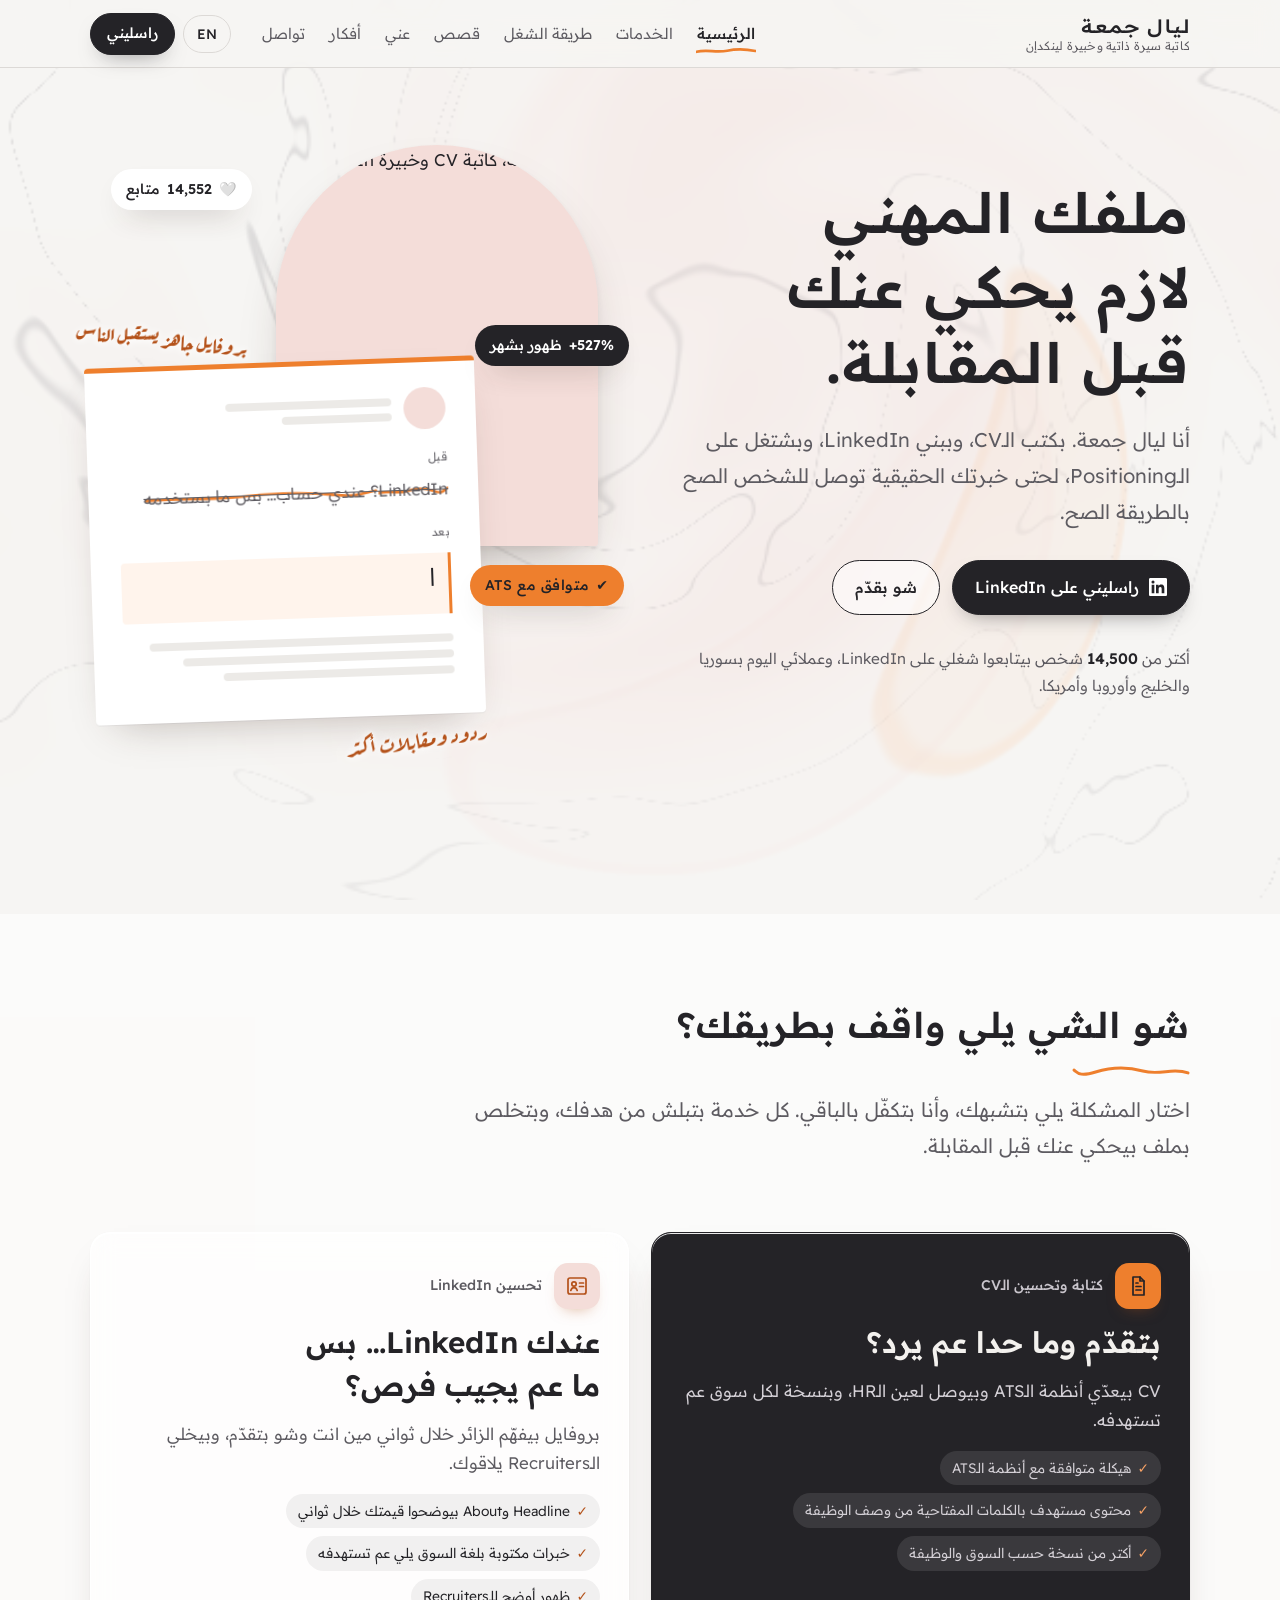
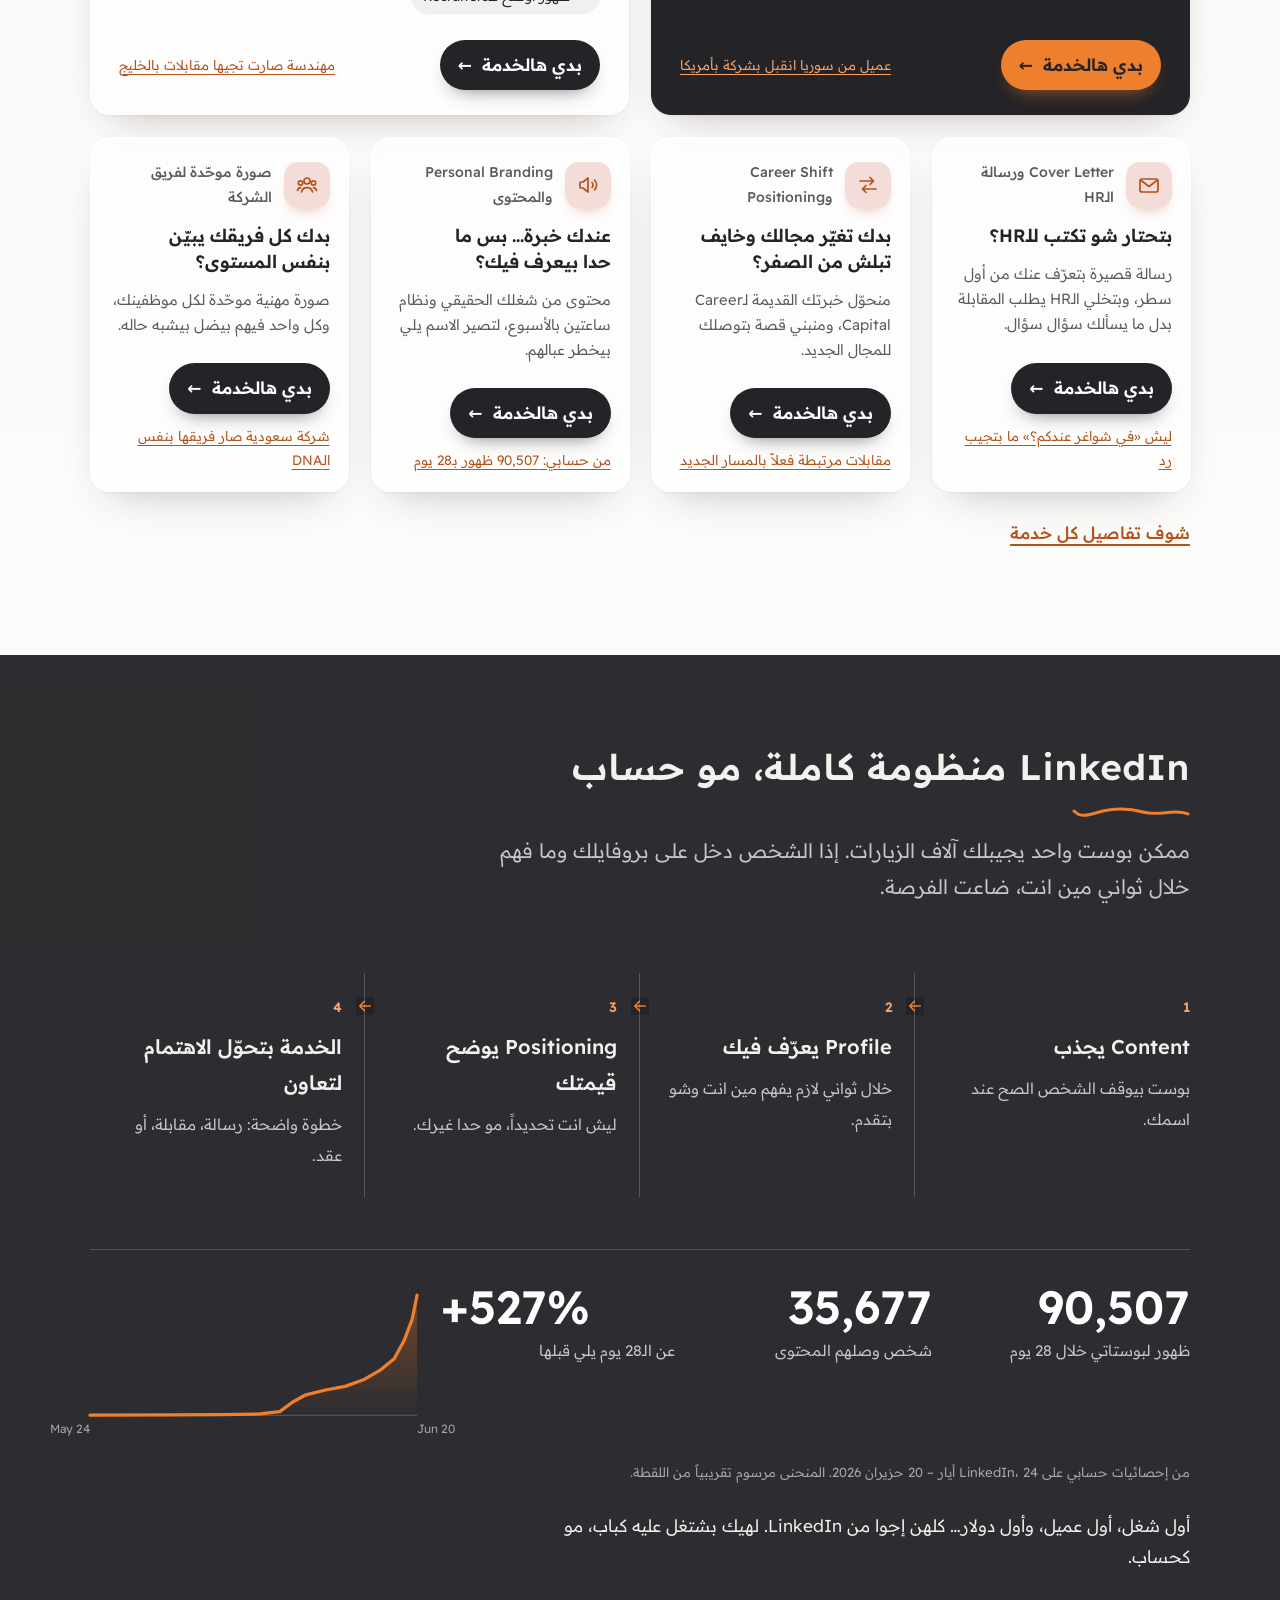
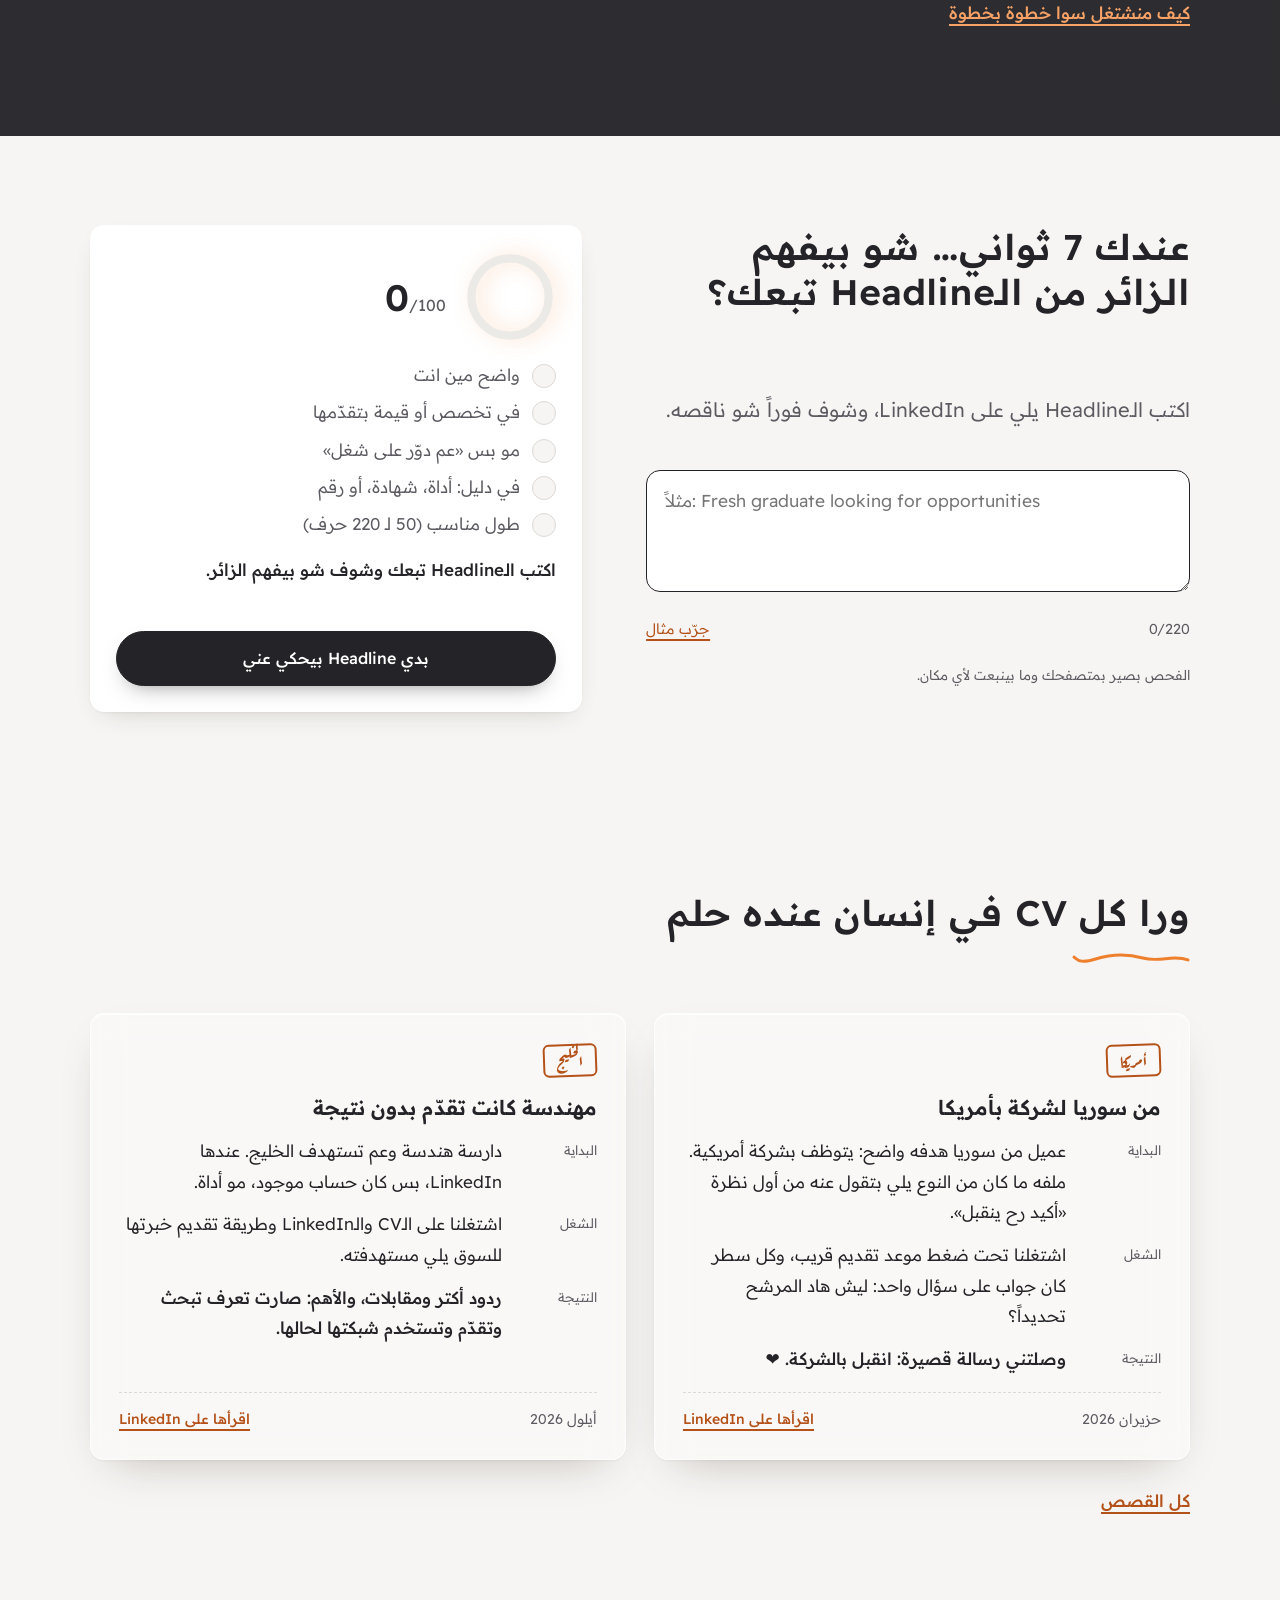
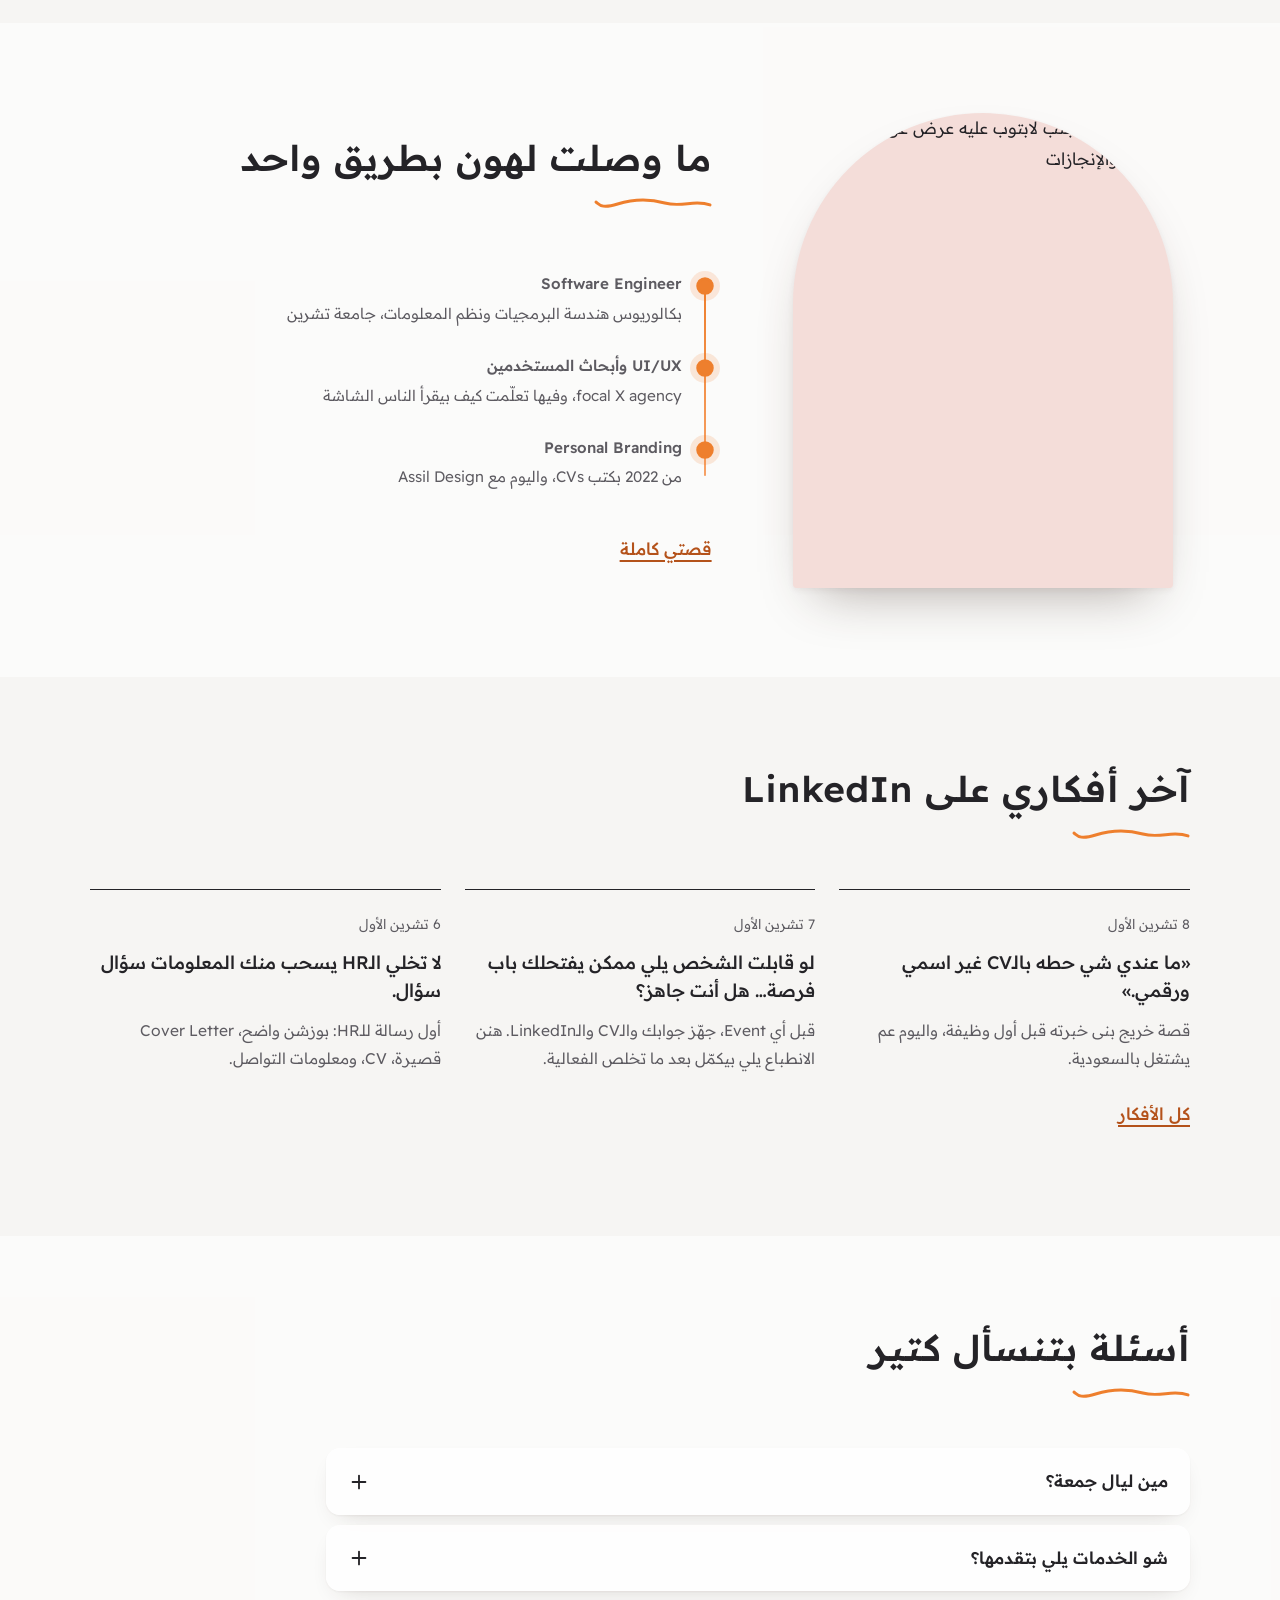
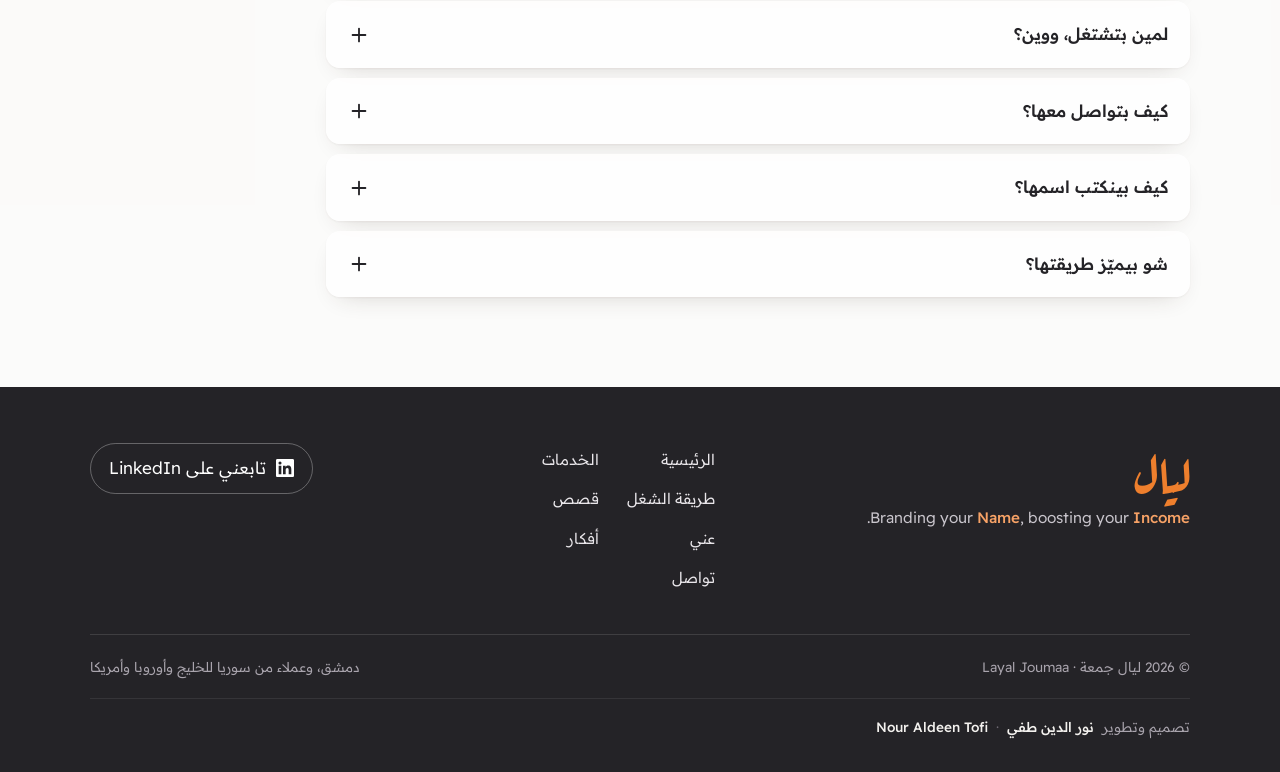
==== index.html @ d633dff8 "Layal Joumaa website Bilingual (Arabic/English) seven-page site: CV, LinkedIn and personal branding " ====
<!doctype html>
<html lang="ar" dir="rtl" data-title-ar="ليال جمعة | كاتبة CV وخبيرة LinkedIn وPersonal Branding" data-title-en="Layal Joumaa | CV Writer, LinkedIn &amp; Personal Branding">
<head>
<meta charset="utf-8">
<meta name="viewport" content="width=device-width, initial-scale=1">
<title>ليال جمعة | كاتبة CV وخبيرة LinkedIn وPersonal Branding</title>
<meta name="description" content="Layal Joumaa (ليال جمعة): Syrian CV &amp; resume writer, LinkedIn optimisation specialist and personal-branding consultant for graduates, professionals, career changers and teams in Syria, the Gulf, Europe and the US.">
<meta name="keywords" content="Layal Joumaa, ليال جمعة, ليال جمعه, Layal Jomaa, Layal Jumaa, Layal Joumaah, Layal Jumah, Layal Juma, Layal Jouma, Layal Gomaa, Layal Jomaah, Layal J., CV writer, resume writer, professional CV writer, ATS resume writer, cover letter writer, LinkedIn profile writer, LinkedIn optimization specialist, LinkedIn profile optimization, personal branding consultant, personal brand strategist, كاتبة سيرة ذاتية, كتابة CV احترافي, كتابة سيرة ذاتية ATS, كتابة سيرة ذاتية بالإنجليزي, كتابة Cover Letter, تحسين حساب لينكدإن, تحسين بروفايل لينكد إن, خبيرة LinkedIn, مستشارة براند شخصي, بناء العلامة الشخصية, دمشق, سوريا, Damascus, Syria, اللاذقية, السعودية">
<meta name="author" content="Layal Joumaa (ليال جمعة)">
<meta name="robots" content="index, follow, max-image-preview:large">
<meta property="og:title" content="Layal Joumaa | CV Writer, LinkedIn &amp; Personal Branding · ليال جمعة | كاتبة CV وخبيرة LinkedIn وPersonal Branding">
<meta property="og:description" content="Layal Joumaa (ليال جمعة): Syrian CV &amp; resume writer, LinkedIn optimisation specialist and personal-branding consultant for graduates, professionals, career changers and teams in Syria, the Gulf, Europe and the US.">
<meta property="og:type" content="profile">
<meta property="profile:first_name" content="Layal"><meta property="profile:last_name" content="Joumaa">
<meta property="og:image" content="https://nouraldeentofi.github.io/layal-joumaa/assets/img/og.jpg">
<meta property="og:locale" content="ar_SY"><meta property="og:locale:alternate" content="en_US">
<meta name="twitter:card" content="summary_large_image">
<meta name="theme-color" content="#F6F5F3">
<link rel="canonical" href="https://nouraldeentofi.github.io/layal-joumaa/">
<link rel="me" href="https://www.linkedin.com/in/layal-j-b01a39201/">
<link rel="alternate" type="text/plain" href="llms.txt" title="Layal Joumaa: summary for AI assistants">
<link rel="icon" href="data:image/svg+xml,%3Csvg xmlns='http://www.w3.org/2000/svg' viewBox='0 0 64 64'%3E%3Crect width='64' height='64' rx='14' fill='%23242327'/%3E%3Cpath d='M18 44c8 2 20 1 28-3' stroke='%23EE7F2D' stroke-width='5' stroke-linecap='round' fill='none'/%3E%3Cpath d='M24 14v22h14' stroke='%23fff' stroke-width='5' stroke-linecap='round' stroke-linejoin='round' fill='none'/%3E%3C/svg%3E">
<link rel="preload" href="assets/fonts/readex-pro-arabic-full-normal.woff2" as="font" type="font/woff2" crossorigin>
<link rel="preload" href="assets/img/layal-portrait.webp" as="image" type="image/webp">
<link rel="stylesheet" href="assets/style.css">
<script>(function(){var d=document.documentElement,l="ar";try{l=localStorage.getItem("lj-lang")||"ar"}catch(e){}if(location.hash==="#en")l="en";if(location.hash==="#ar")l="ar";d.lang=l;d.dir=l==="ar"?"rtl":"ltr";try{if(!matchMedia("(prefers-reduced-motion: reduce)").matches&&"IntersectionObserver" in window){d.classList.add("motion");setTimeout(function(){if(!d.classList.contains("js-ok"))d.classList.remove("motion")},2500)}}catch(e){}})()</script>
<script type="application/ld+json">{"@context":"https://schema.org","@graph":[{"@type":"Person","@id":"https://nouraldeentofi.github.io/layal-joumaa/#layal","name":"Layal Joumaa","alternateName":["ليال جمعة","ليال جمعه","Layal Jomaa","Layal Jumaa","Layal Joumaah","Layal Jumah","Layal Juma","Layal Jouma","Layal Gomaa","Layal Jomaah","Layal J.","Eng. Layal","Eng. Layal Joumaa","المهندسة ليال جمعة","م. ليال جمعة","Layal Joumaa CV","Layal Joumaa LinkedIn"],"givenName":"Layal","familyName":"Joumaa","jobTitle":["CV & Resume Writer","LinkedIn Optimization Specialist","Personal Branding Consultant"],"description":"Layal Joumaa (ليال جمعة) is a Syrian CV and resume writer, LinkedIn optimisation specialist and personal-branding consultant. She builds ATS-friendly CVs, cover letters and LinkedIn profiles, and positions graduates, experienced professionals, career changers and company teams for the market they target in Syria, the Gulf, Europe and the US.","image":"https://nouraldeentofi.github.io/layal-joumaa/assets/img/layal-portrait.jpg","url":"https://nouraldeentofi.github.io/layal-joumaa/","sameAs":["https://www.linkedin.com/in/layal-j-b01a39201/"],"worksFor":{"@type":"Organization","name":"Assil Design"},"alumniOf":{"@type":"CollegeOrUniversity","name":"Tishreen University","alternateName":"جامعة تشرين"},"address":{"@type":"PostalAddress","addressLocality":"Damascus","addressCountry":"SY"},"knowsLanguage":[{"@type":"Language","name":"Arabic","alternateName":"ar"},{"@type":"Language","name":"English","alternateName":"en"},{"@type":"Language","name":"German","alternateName":"de"}],"knowsAbout":["CV writing","Resume writing","ATS optimization","Cover letters","LinkedIn profile optimization","Personal branding","Career positioning","Career change","LinkedIn content strategy","Employer branding","UX research","UI design","Figma"],"hasOccupation":{"@type":"Occupation","name":"CV writer and LinkedIn optimization specialist","alternateName":["CV writer","resume writer","professional CV writer","ATS resume writer","cover letter writer","LinkedIn profile writer","LinkedIn optimization specialist","LinkedIn profile optimization","personal branding consultant","personal brand strategist","career positioning","career shift coaching","career consultant","job search strategy","LinkedIn content strategy","employer branding for teams","كاتبة سيرة ذاتية","كتابة CV احترافي","كتابة سيرة ذاتية ATS","كتابة سيرة ذاتية بالإنجليزي","كتابة Cover Letter","تحسين حساب لينكدإن","تحسين بروفايل لينكد إن","خبيرة LinkedIn","مستشارة براند شخصي","بناء العلامة الشخصية","Personal Branding","تغيير المسار المهني","استشارات مهنية","تجهيز ملف مهني للخليج","سيرة ذاتية للسعودية","محتوى لينكدإن"],"skills":"Resume Writing, Resume Review, LinkedIn Marketing, Branding & Identity, LinkedIn Recruiter, Recruiting, UX Writing, UX Research, Online Teaching"},"hasCredential":[{"@type":"EducationalOccupationalCredential","name":"Bachelor's degree, Software Engineering and Information Systems","credentialCategory":"degree","recognizedBy":{"@type":"CollegeOrUniversity","name":"Tishreen University"}},{"@type":"EducationalOccupationalCredential","name":"Duolingo English Test","dateCreated":"2025-06"},{"@type":"EducationalOccupationalCredential","name":"UI/UX","recognizedBy":{"@type":"Organization","name":"focal X agency"},"dateCreated":"2023-05"},{"@type":"EducationalOccupationalCredential","name":"Write Professional Emails in English","recognizedBy":{"@type":"Organization","name":"Coursera"},"dateCreated":"2022-12"},{"@type":"EducationalOccupationalCredential","name":"Mastering Excel","recognizedBy":{"@type":"Organization","name":"Edraak"},"dateCreated":"2022-03"}]},{"@type":"Service","@id":"https://nouraldeentofi.github.io/layal-joumaa/#services","name":"CV, LinkedIn & Personal Branding by Layal Joumaa","alternateName":"كتابة CV وتحسين LinkedIn وPersonal Branding مع ليال جمعة","provider":{"@id":"https://nouraldeentofi.github.io/layal-joumaa/#layal"},"serviceType":["CV writing & optimisation","Cover letter & HR message","LinkedIn optimisation","Career shift & positioning","Personal branding & content","Team profiles for companies"],"areaServed":[{"@type":"Country","name":"Syria"},{"@type":"Country","name":"Saudi Arabia"},{"@type":"Country","name":"United Arab Emirates"},{"@type":"Country","name":"Qatar"},{"@type":"Country","name":"Kuwait"},{"@type":"Country","name":"Germany"},{"@type":"Country","name":"United States"}],"availableChannel":{"@type":"ServiceChannel","serviceUrl":"https://www.linkedin.com/in/layal-j-b01a39201/","name":"LinkedIn direct message"},"hasOfferCatalog":{"@type":"OfferCatalog","name":"Services","itemListElement":[{"@type":"Offer","itemOffered":{"@type":"Service","name":"CV writing & optimisation","alternateName":"كتابة وتحسين الـCV","description":"For anyone applying without replies, or needing one version per market. ATS-friendly structure; Targeted wording built on real job descriptions; Separate versions per market and role; Entry level to executive"}},{"@type":"Offer","itemOffered":{"@type":"Service","name":"Cover letter & HR message","alternateName":"Cover Letter ورسالة الـHR","description":"For anyone who freezes when introducing themselves to HR. Short and tailored to each opening; Gives your CV context instead of repeating it; Plus a first message to HR: who you are, what you want, where the CV is"}},{"@type":"Offer","itemOffered":{"@type":"Service","name":"LinkedIn optimisation","alternateName":"تحسين LinkedIn","description":"For anyone whose profile exists but doesn't work for them. A headline and About that explain your value in seconds; Experience written in your target market's language; Clearer visibility to recruiters; A profile ready for visitors when a post takes off"}},{"@type":"Offer","itemOffered":{"@type":"Service","name":"Career shift & positioning","alternateName":"Career Shift وPositioning","description":"For anyone changing fields and afraid of starting from zero. Mapping your transferable experience and skills; Pinpointing the 2–3 skills you're missing, not every gap in the market; A CV and LinkedIn pointing the same new direction"}},{"@type":"Offer","itemOffered":{"@type":"Service","name":"Personal branding & content","alternateName":"Personal Branding والمحتوى","description":"For people with expertise but no idea what to post, or no time. Topics drawn from your actual work; Hooks that stop the scroll, with a real idea behind them; A two-hours-a-week system: write and schedule, then get back to work"}},{"@type":"Offer","itemOffered":{"@type":"Service","name":"Team profiles for companies","alternateName":"صورة موحّدة لفريق الشركة","description":"For companies that want every employee to look professional, with the same DNA. Understanding the brand and the image it wants to project; A unified template and visual direction; Every employee keeps a profile true to their own experience"}}]}},{"@type":"WebSite","@id":"https://nouraldeentofi.github.io/layal-joumaa/#site","name":"Layal Joumaa","alternateName":"ليال جمعة","inLanguage":["ar","en"],"about":{"@id":"https://nouraldeentofi.github.io/layal-joumaa/#layal"},"publisher":{"@id":"https://nouraldeentofi.github.io/layal-joumaa/#layal"}},{"@type":"ProfilePage","name":"Layal Joumaa | CV Writer, LinkedIn & Personal Branding","description":"Layal Joumaa (ليال جمعة): Syrian CV & resume writer, LinkedIn optimisation specialist and personal-branding consultant for graduates, professionals, career changers and teams in Syria, the Gulf, Europe and the US.","url":"https://nouraldeentofi.github.io/layal-joumaa/","inLanguage":["ar","en"],"isPartOf":{"@id":"https://nouraldeentofi.github.io/layal-joumaa/#site"},"about":{"@id":"https://nouraldeentofi.github.io/layal-joumaa/#layal"},"primaryImageOfPage":"https://nouraldeentofi.github.io/layal-joumaa/assets/img/layal-portrait.jpg"},{"@type":"FAQPage","mainEntity":[{"@type":"Question","name":"مين ليال جمعة؟","acceptedAnswer":{"@type":"Answer","text":"ليال جمعة (Layal Joumaa) كاتبة CV وخبيرة تحسين LinkedIn وPersonal Branding من سوريا. خريجة هندسة برمجيات ونظم معلومات من جامعة تشرين، اشتغلت بالـUI/UX وأبحاث المستخدمين، وبتكتب CVs من 2022، وحالياً بتشتغل Personal Brand مع Assil Design."}},{"@type":"Question","name":"Who is Layal Joumaa?","acceptedAnswer":{"@type":"Answer","text":"Layal Joumaa (ليال جمعة) is a Syrian CV writer, LinkedIn optimisation specialist and personal-branding consultant. She studied Software Engineering and Information Systems at Tishreen University, worked in UI/UX and user research, has written CVs since 2022 and now works on personal branding with Assil Design."}},{"@type":"Question","name":"شو الخدمات يلي بتقدمها؟","acceptedAnswer":{"@type":"Answer","text":"كتابة وتحسين الـCV بهيكلة ATS ونسخة لكل سوق، Cover Letter ورسالة أولى للـHR، تحسين LinkedIn، Career Shift وPositioning لمين عم يغيّر مجاله، Personal Branding والمحتوى، وصورة مهنية موحّدة لفرق الشركات."}},{"@type":"Question","name":"What services does she offer?","acceptedAnswer":{"@type":"Answer","text":"ATS-friendly CV writing with a version per market, cover letters and first messages to HR, LinkedIn optimisation, career-shift positioning, personal branding and content, and unified professional profiles for company teams."}},{"@type":"Question","name":"لمين بتشتغل، ووين؟","acceptedAnswer":{"@type":"Answer","text":"خريجين جدد، أصحاب خبرة، ناس عم يغيّروا مجالهم، وشركات. مقيمة بدمشق وبتشتغل عن بعد مع عملاء بسوريا والسعودية والخليج وأوروبا وأمريكا، بقطاعات IT والهندسة والـBusiness والرعاية الصحية وغيرها."}},{"@type":"Question","name":"Who does she work with, and where?","acceptedAnswer":{"@type":"Answer","text":"New graduates, experienced professionals, career changers and companies. She is based in Damascus and works remotely with clients in Syria, Saudi Arabia and the Gulf, Europe and the US, across IT, engineering, business, healthcare and more."}},{"@type":"Question","name":"كيف بتواصل معها؟","acceptedAnswer":{"@type":"Answer","text":"برسالة على LinkedIn. ابعتلها كلمة PROFILE إذا بدك CV وLinkedIn مبنيين على هدفك، أو SHIFT إذا عم تغيّر مجالك، وقلّها مين انت وشو الوظيفة يلي عم تستهدفها."}},{"@type":"Question","name":"How do I contact her?","acceptedAnswer":{"@type":"Answer","text":"Send her a direct message on LinkedIn. Write PROFILE for a CV and LinkedIn built on your goal, or SHIFT if you're changing fields, and say who you are and which role you're targeting."}},{"@type":"Question","name":"كيف بينكتب اسمها؟","acceptedAnswer":{"@type":"Answer","text":"بالعربي ليال جمعة، وبالإنجليزي Layal Joumaa. ممكن تلاقيه كمان Layal Jomaa أو Layal Jumaa أو Layal Joumaah، وبتوقّع شغلها باسم Eng. Layal."}},{"@type":"Question","name":"How is her name spelled?","acceptedAnswer":{"@type":"Answer","text":"In Arabic ليال جمعة, in English Layal Joumaa. You may also see Layal Jomaa, Layal Jumaa or Layal Joumaah, and she signs her work “Eng. Layal”."}},{"@type":"Question","name":"شو بيميّز طريقتها؟","acceptedAnswer":{"@type":"Answer","text":"ما بتبلش بكتابة CV. بتبلش بفهم المسار والسوق، بعدين الـPositioning، وبعدها بتبني الـCV والـLinkedIn ليحكوا نفس القصة. وهدفها إنك تعرف تكمّل لحالك بعدها."}},{"@type":"Question","name":"What makes her approach different?","acceptedAnswer":{"@type":"Answer","text":"She doesn't start with the CV. She starts with your path and target market, then positioning, then builds the CV and LinkedIn to tell the same story, so you can carry on well on your own afterwards."}}]}]}</script>
</head>
<body data-page="index">
<a class="skip" href="#main"><span data-l="ar">انتقل للمحتوى</span><span data-l="en" lang="en">Skip to content</span></a>
<header class="top"><div class="wrap top-in">
  <a class="brand" href="index.html"><span data-l="ar"><b>ليال جمعة</b><small>كاتبة سيرة ذاتية وخبيرة لينكدإن</small></span><span data-l="en" lang="en"><b>Layal Joumaa</b><small>CV, LinkedIn & personal brand</small></span></a>
  <nav class="nav" id="nav" aria-label="Main"><a href="index.html" aria-current="page" style="--k:0"><span data-l="ar">الرئيسية</span><span data-l="en" lang="en">Home</span></a><a href="services.html" style="--k:1"><span data-l="ar">الخدمات</span><span data-l="en" lang="en">Services</span></a><a href="method.html" style="--k:2"><span data-l="ar">طريقة الشغل</span><span data-l="en" lang="en">Method</span></a><a href="stories.html" style="--k:3"><span data-l="ar">قصص</span><span data-l="en" lang="en">Stories</span></a><a href="about.html" style="--k:4"><span data-l="ar">عني</span><span data-l="en" lang="en">About</span></a><a href="ideas.html" style="--k:5"><span data-l="ar">أفكار</span><span data-l="en" lang="en">Ideas</span></a><a href="contact.html" style="--k:6"><span data-l="ar">تواصل</span><span data-l="en" lang="en">Contact</span></a>
    <div class="nav-extra">
      <div class="nav-card"><img src="assets/img/layal-face.jpg" alt="" width="56" height="56" loading="lazy" decoding="async">
        <p><span data-l="ar"><b>ليال جمعة</b><span>بساعدك يحكي ملفك عنك قبل المقابلة</span></span><span data-l="en" lang="en"><b>Layal Joumaa</b><span>Helping your profile speak before the interview</span></span></p></div>
      <a class="btn btn-orange" href="contact.html"><span data-l="ar">ابعتلي رسالة</span><span data-l="en" lang="en">Message me</span></a>
      <a class="btn btn-line js-li" href="https://www.linkedin.com/in/layal-j-b01a39201/" rel="noopener" target="_blank"><svg viewBox="0 0 24 24" aria-hidden="true" fill="currentColor"><path d="M20.45 20.45h-3.56v-5.57c0-1.33-.03-3.04-1.85-3.04-1.86 0-2.14 1.45-2.14 2.94v5.67H9.34V9h3.42v1.56h.05c.48-.9 1.64-1.85 3.37-1.85 3.6 0 4.27 2.37 4.27 5.46v6.28ZM5.34 7.43a2.06 2.06 0 1 1 0-4.13 2.06 2.06 0 0 1 0 4.13ZM7.12 20.45H3.56V9h3.56v11.45ZM22.22 0H1.77C.79 0 0 .77 0 1.73v20.54C0 23.23.79 24 1.77 24h20.45c.98 0 1.78-.77 1.78-1.73V1.73C24 .77 23.2 0 22.22 0Z"/></svg>LinkedIn</a>
    </div>
  </nav>
  <div class="acts">
    <button class="lang" id="langBtn" type="button">EN</button>
    <a class="btn btn-ink small" href="contact.html"><span data-l="ar">راسليني</span><span data-l="en" lang="en">Get in touch</span></a>
    <button class="menu" id="menuBtn" type="button" aria-expanded="false" aria-controls="nav"><span class="vh"><span data-l="ar">القائمة</span><span data-l="en" lang="en">Menu</span></span><span class="burger" aria-hidden="true"><i></i><i></i><i></i></span></button>
  </div>
</div><span class="progress" aria-hidden="true"></span></header>
<main id="main">

<section class="hero"><div class="wrap">
 <div class="hero-grid">
  <div>
    <h1 class="display"><span data-l="ar">ملفك المهني لازم يحكي عنك قبل المقابلة.</span><span data-l="en" lang="en">Your profile should speak for you before the interview.</span></h1>
    <p class="lede"><span data-l="ar">أنا ليال جمعة. بكتب الـCV، وببني LinkedIn، وبشتغل على الـPositioning، لحتى خبرتك الحقيقية توصل للشخص الصح بالطريقة الصح.</span><span data-l="en" lang="en">I'm Layal Joumaa. I write CVs, rebuild LinkedIn profiles and work on positioning, so your real experience reaches the right person in the right way.</span></p>
    <div class="cta-row">
      <a class="btn btn-ink js-li" href="https://www.linkedin.com/in/layal-j-b01a39201/" rel="noopener" target="_blank"><svg viewBox="0 0 24 24" aria-hidden="true" fill="currentColor"><path d="M20.45 20.45h-3.56v-5.57c0-1.33-.03-3.04-1.85-3.04-1.86 0-2.14 1.45-2.14 2.94v5.67H9.34V9h3.42v1.56h.05c.48-.9 1.64-1.85 3.37-1.85 3.6 0 4.27 2.37 4.27 5.46v6.28ZM5.34 7.43a2.06 2.06 0 1 1 0-4.13 2.06 2.06 0 0 1 0 4.13ZM7.12 20.45H3.56V9h3.56v11.45ZM22.22 0H1.77C.79 0 0 .77 0 1.73v20.54C0 23.23.79 24 1.77 24h20.45c.98 0 1.78-.77 1.78-1.73V1.73C24 .77 23.2 0 22.22 0Z"/></svg><span data-l="ar">راسليني على LinkedIn</span><span data-l="en" lang="en">Message me on LinkedIn</span></a>
      <a class="btn btn-line" href="services.html"><span data-l="ar">شو بقدّم</span><span data-l="en" lang="en">What I offer</span></a>
    </div>
    <p class="reach"><span data-l="ar">أكتر من <strong>14,500</strong> شخص بيتابعوا شغلي على LinkedIn، وعملائي اليوم بسوريا والخليج وأوروبا وأمريكا.</span><span data-l="en" lang="en">More than <strong>14,500</strong> people follow my work on LinkedIn, and my clients now work across Syria, the Gulf, Europe and the US.</span></p>
  </div>
  <div class="hero-art">
    <div class="arch-wrap" data-depth="0.6"><figure class="arch"><picture class=""><source srcset="assets/img/layal-portrait.webp" type="image/webp"><img src="assets/img/layal-portrait.jpg" alt="ليال جمعة، كاتبة CV وخبيرة LinkedIn" width="640" height="800" fetchpriority="high" decoding="async"></picture></figure></div>
    <div class="chips">
    <span class="chip-f c1" data-depth="1.6">🤍 <b data-count="14552">14,552</b> <span data-l="ar">متابع</span><span data-l="en" lang="en">followers</span></span>
    <span class="chip-f c2" data-depth="2.2"><b dir="ltr">+527%</b> <span data-l="ar">ظهور بشهر</span><span data-l="en" lang="en">reach in a month</span></span>
    <span class="chip-f c3" data-depth="1.2">✔ <span data-l="ar">متوافق مع ATS</span><span data-l="en" lang="en">ATS-friendly</span></span>
    </div>
    <figure class="sheet" id="sheet" data-tilt data-cases="[{&quot;ar&quot;: {&quot;old&quot;: &quot;«ما عندي شي حطه بالـCV غير اسمي ورقمي.»&quot;, &quot;new&quot;: &quot;مهندس شبكات | 3 مشاريع عملية | تدريب على مشاريع عملاء حقيقيين&quot;, &quot;n1&quot;: &quot;شو تعلّمت؟ شو طبّقت؟&quot;, &quot;n2&quot;: &quot;نسخة للخليج، ونسخة لأوروبا&quot;, &quot;cap&quot;: &quot;من قصة حقيقية: خريج من اللاذقية، اليوم عم يشتغل بالسعودية.&quot;, &quot;more&quot;: &quot;القصة&quot;, &quot;href&quot;: &quot;stories.html#sa&quot;}, &quot;en&quot;: {&quot;old&quot;: &quot;“I have nothing to put on my CV except my name and number.”&quot;, &quot;new&quot;: &quot;Network Engineer | 3 hands-on projects | Internship on live client work&quot;, &quot;n1&quot;: &quot;What did you learn? What did you apply?&quot;, &quot;n2&quot;: &quot;One version for the Gulf, one for Europe&quot;, &quot;cap&quot;: &quot;A real story: a graduate from Latakia, now working in Saudi Arabia.&quot;, &quot;more&quot;: &quot;Read it&quot;, &quot;href&quot;: &quot;stories.html#sa&quot;}}, {&quot;ar&quot;: {&quot;old&quot;: &quot;CV بيحكي عن الشخص يلي كنت عليه&quot;, &quot;new&quot;: &quot;CV بيوضّح الشخص يلي عم تتجه لتصير عليه&quot;, &quot;n1&quot;: &quot;شو من خبرتك بينتقل معك؟&quot;, &quot;n2&quot;: &quot;Career Capital ✓&quot;, &quot;cap&quot;: &quot;Career Shift بدون ما تبلش من الصفر.&quot;, &quot;more&quot;: &quot;القصة&quot;, &quot;href&quot;: &quot;stories.html#shift&quot;}, &quot;en&quot;: {&quot;old&quot;: &quot;A CV about the person you used to be&quot;, &quot;new&quot;: &quot;A CV that shows the person you&#x27;re becoming&quot;, &quot;n1&quot;: &quot;What carries over?&quot;, &quot;n2&quot;: &quot;Career capital ✓&quot;, &quot;cap&quot;: &quot;A career shift without starting from zero.&quot;, &quot;more&quot;: &quot;Read it&quot;, &quot;href&quot;: &quot;stories.html#shift&quot;}}, {&quot;ar&quot;: {&quot;old&quot;: &quot;LinkedIn؟ عندي حساب… بس ما بستخدمه&quot;, &quot;new&quot;: &quot;LinkedIn أداة: بحث، تقديم، وشبكة بتشتغل معي&quot;, &quot;n1&quot;: &quot;بروفايل جاهز يستقبل الناس&quot;, &quot;n2&quot;: &quot;ردود ومقابلات أكتر&quot;, &quot;cap&quot;: &quot;مهندسة كانت تقدّم للخليج بدون نتيجة.&quot;, &quot;more&quot;: &quot;القصة&quot;, &quot;href&quot;: &quot;stories.html#gulf&quot;}, &quot;en&quot;: {&quot;old&quot;: &quot;LinkedIn? I have an account… I just don&#x27;t use it&quot;, &quot;new&quot;: &quot;LinkedIn as a tool: search, apply, and a network that works for me&quot;, &quot;n1&quot;: &quot;A profile ready for visitors&quot;, &quot;n2&quot;: &quot;More replies, more interviews&quot;, &quot;cap&quot;: &quot;An engineer applying to the Gulf with no results.&quot;, &quot;more&quot;: &quot;Read it&quot;, &quot;href&quot;: &quot;stories.html#gulf&quot;}}]" aria-label="CV before and after">
  <span class="note sh-note n1" id="shN1" aria-hidden="true"><span data-l="ar">شو تعلّمت؟ شو طبّقت؟</span><span data-l="en" lang="en">What did you learn? What did you apply?</span></span>
  <div class="sh-name" aria-hidden="true"><span class="sh-dot"></span><span class="bars"><span class="bar w60"></span><span class="bar w40"></span></span></div>
  <p class="sh-label"><span data-l="ar">قبل</span><span data-l="en" lang="en">Before</span></p>
  <p class="old"><del><span class="x" id="shOld"><span data-l="ar">«ما عندي شي حطه بالـCV غير اسمي ورقمي.»</span><span data-l="en" lang="en">“I have nothing to put on my CV except my name and number.”</span></span></del></p>
  <p class="sh-label"><span data-l="ar">بعد</span><span data-l="en" lang="en">After</span></p>
  <p class="new" id="shNew" aria-live="off"><span data-l="ar">مهندس شبكات | 3 مشاريع عملية | تدريب على مشاريع عملاء حقيقيين</span><span data-l="en" lang="en">Network Engineer | 3 hands-on projects | Internship on live client work</span></p>
  <div class="sh-lines" aria-hidden="true"><span class="bar w90"></span><span class="bar w80"></span><span class="bar w70"></span></div>
  <span class="note sh-note n2" id="shN2" aria-hidden="true"><span data-l="ar">نسخة للخليج، ونسخة لأوروبا</span><span data-l="en" lang="en">One version for the Gulf, one for Europe</span></span>
</figure>
  </div>
 </div>
 <div class="hero-foot">
   <p class="sh-cap" id="shCap"><span data-l="ar">من قصة حقيقية: خريج من اللاذقية، اليوم عم يشتغل بالسعودية. <a class="link" href="stories.html#sa">القصة</a></span><span data-l="en" lang="en">A real story: a graduate from Latakia, now working in Saudi Arabia. <a class="link" href="stories.html#sa">Read it</a></span></p>
   <div class="sh-dots" role="group" aria-label="Before and after examples"><button type="button" aria-pressed="true" aria-label="1">1</button><button type="button" aria-pressed="false" aria-label="2">2</button><button type="button" aria-pressed="false" aria-label="3">3</button></div>
 </div>
</div></section>


<section class="paper"><div class="wrap">
  <div class="sec-head"><h2 class="h2"><span data-l="ar">شو الشي يلي واقف بطريقك؟</span><span data-l="en" lang="en">What's standing in your way?</span></h2><svg class="squig" viewBox="0 0 120 14" aria-hidden="true"><path pathLength="1" d="M2 9C18 3 30 12 48 7S80 3 96 8s18 1 22-2"/></svg><p class="lede"><span data-l="ar">اختار المشكلة يلي بتشبهك، وأنا بتكفّل بالباقي. كل خدمة بتبلش من هدفك، وبتخلص بملف بيحكي عنك قبل المقابلة.</span><span data-l="en" lang="en">Pick the problem that sounds like you and I'll take it from there. Every service starts with your goal and ends with a profile that speaks before the interview.</span></p></div>
  <div class="pitch" data-snap><article class="pc big dark" data-tilt style="--k:0">
  <div class="pc-top"><span class="pc-ic"><svg class="ic" viewBox="0 0 24 24" aria-hidden="true"><path d="M7 3h7l4 4v14H7z"/><path d="M14 3v4h4"/><path d="M10 9h2M10 12.5h5M10 16h5"/></svg></span><span class="pc-name"><span data-l="ar">كتابة وتحسين الـCV</span><span data-l="en" lang="en">CV writing & optimisation</span></span></div>
  <h3 class="pc-hook"><span data-l="ar">بتقدّم وما حدا عم يرد؟</span><span data-l="en" lang="en">Applying and hearing nothing back?</span></h3>
  <p class="pc-promise"><span data-l="ar">CV بيعدّي أنظمة الـATS وبيوصل لعين الـHR، وبنسخة لكل سوق عم تستهدفه.</span><span data-l="en" lang="en">A CV that gets past ATS and in front of HR, with a version for every market you target.</span></p>
  <ul class="gets"><li><span data-l="ar">هيكلة متوافقة مع أنظمة الـATS</span><span data-l="en" lang="en">ATS-friendly structure</span></li><li><span data-l="ar">محتوى مستهدف بالكلمات المفتاحية من وصف الوظيفة</span><span data-l="en" lang="en">Targeted wording built on real job descriptions</span></li><li><span data-l="ar">أكتر من نسخة حسب السوق والوظيفة</span><span data-l="en" lang="en">Separate versions per market and role</span></li></ul>
  <div class="pc-foot">
    <a class="pc-cta" href="contact.html?svc=cv"><span data-l="ar">بدي هالخدمة</span><span data-l="en" lang="en">I want this</span><span class="arr" aria-hidden="true">←</span></a>
    <a class="pc-proof" href="stories.html#us"><span data-l="ar">عميل من سوريا انقبل بشركة بأمريكا</span><span data-l="en" lang="en">A client from Syria hired by a US company</span></a>
  </div>
</article><article class="pc big" data-tilt style="--k:1">
  <div class="pc-top"><span class="pc-ic"><svg class="ic" viewBox="0 0 24 24" aria-hidden="true"><rect x="3" y="4" width="18" height="16" rx="2"/><circle cx="9" cy="10" r="2.2"/><path d="M5.8 16.5c.6-1.8 1.8-2.8 3.2-2.8s2.6 1 3.2 2.8M14.5 9h4M14.5 12.5h4"/></svg></span><span class="pc-name"><span data-l="ar">تحسين LinkedIn</span><span data-l="en" lang="en">LinkedIn optimisation</span></span></div>
  <h3 class="pc-hook"><span data-l="ar">عندك LinkedIn… بس ما عم يجيب فرص؟</span><span data-l="en" lang="en">On LinkedIn… but no opportunities?</span></h3>
  <p class="pc-promise"><span data-l="ar">بروفايل بيفهّم الزائر خلال ثواني مين انت وشو بتقدّم، وبيخلي الـRecruiters يلاقوك.</span><span data-l="en" lang="en">A profile that tells visitors who you are in seconds, and gets recruiters to find you.</span></p>
  <ul class="gets"><li><span data-l="ar">Headline وAbout بيوضحوا قيمتك خلال ثواني</span><span data-l="en" lang="en">A headline and About that explain your value in seconds</span></li><li><span data-l="ar">خبرات مكتوبة بلغة السوق يلي عم تستهدفه</span><span data-l="en" lang="en">Experience written in your target market's language</span></li><li><span data-l="ar">ظهور أوضح للـRecruiters</span><span data-l="en" lang="en">Clearer visibility to recruiters</span></li></ul>
  <div class="pc-foot">
    <a class="pc-cta" href="contact.html?svc=li"><span data-l="ar">بدي هالخدمة</span><span data-l="en" lang="en">I want this</span><span class="arr" aria-hidden="true">←</span></a>
    <a class="pc-proof" href="stories.html#gulf"><span data-l="ar">مهندسة صارت تجيها مقابلات بالخليج</span><span data-l="en" lang="en">An engineer now getting interviews in the Gulf</span></a>
  </div>
</article><article class="pc" data-tilt style="--k:2">
  <div class="pc-top"><span class="pc-ic"><svg class="ic" viewBox="0 0 24 24" aria-hidden="true"><rect x="3" y="6" width="18" height="13" rx="2"/><path d="m3.5 7 8.5 6.5L20.5 7"/></svg></span><span class="pc-name"><span data-l="ar">Cover Letter ورسالة الـHR</span><span data-l="en" lang="en">Cover letter & HR message</span></span></div>
  <h3 class="pc-hook"><span data-l="ar">بتحتار شو تكتب للـHR؟</span><span data-l="en" lang="en">Never sure what to write to HR?</span></h3>
  <p class="pc-promise"><span data-l="ar">رسالة قصيرة بتعرّف عنك من أول سطر، وبتخلي الـHR يطلب المقابلة بدل ما يسألك سؤال سؤال.</span><span data-l="en" lang="en">A short message that introduces you from line one, so HR asks for the interview instead of asking questions one by one.</span></p>
  
  <div class="pc-foot">
    <a class="pc-cta" href="contact.html?svc=cover"><span data-l="ar">بدي هالخدمة</span><span data-l="en" lang="en">I want this</span><span class="arr" aria-hidden="true">←</span></a>
    <a class="pc-proof" href="ideas.html"><span data-l="ar">ليش «في شواغر عندكم؟» ما بتجيب رد</span><span data-l="en" lang="en">Why “any openings?” gets no reply</span></a>
  </div>
</article><article class="pc" data-tilt style="--k:3">
  <div class="pc-top"><span class="pc-ic"><svg class="ic" viewBox="0 0 24 24" aria-hidden="true"><path d="M4 8h13M14 4.5 17.5 8 14 11.5M20 16H7M10 12.5 6.5 16 10 19.5"/></svg></span><span class="pc-name"><span data-l="ar">Career Shift وPositioning</span><span data-l="en" lang="en">Career shift & positioning</span></span></div>
  <h3 class="pc-hook"><span data-l="ar">بدك تغيّر مجالك وخايف تبلش من الصفر؟</span><span data-l="en" lang="en">Changing fields and afraid of starting from zero?</span></h3>
  <p class="pc-promise"><span data-l="ar">منحوّل خبرتك القديمة لـCareer Capital، ومنبني قصة بتوصلك للمجال الجديد.</span><span data-l="en" lang="en">We turn your past into career capital and build a story that gets you into the new field.</span></p>
  
  <div class="pc-foot">
    <a class="pc-cta" href="contact.html?svc=shift"><span data-l="ar">بدي هالخدمة</span><span data-l="en" lang="en">I want this</span><span class="arr" aria-hidden="true">←</span></a>
    <a class="pc-proof" href="stories.html#shift"><span data-l="ar">مقابلات مرتبطة فعلاً بالمسار الجديد</span><span data-l="en" lang="en">Interviews tied to the new path</span></a>
  </div>
</article><article class="pc" data-tilt style="--k:4">
  <div class="pc-top"><span class="pc-ic"><svg class="ic" viewBox="0 0 24 24" aria-hidden="true"><path d="M4 10v4a1 1 0 0 0 1 1h2l5 4V5L7 9H5a1 1 0 0 0-1 1z"/><path d="M16 9.5a3.5 3.5 0 0 1 0 5M18.5 7a7 7 0 0 1 0 10"/></svg></span><span class="pc-name"><span data-l="ar">Personal Branding والمحتوى</span><span data-l="en" lang="en">Personal branding & content</span></span></div>
  <h3 class="pc-hook"><span data-l="ar">عندك خبرة… بس ما حدا بيعرف فيك؟</span><span data-l="en" lang="en">Great at what you do, but nobody knows?</span></h3>
  <p class="pc-promise"><span data-l="ar">محتوى من شغلك الحقيقي ونظام ساعتين بالأسبوع، لتصير الاسم يلي بيخطر عبالهم.</span><span data-l="en" lang="en">Content from your real work and a two-hours-a-week system, so you become the name they think of.</span></p>
  
  <div class="pc-foot">
    <a class="pc-cta" href="contact.html?svc=brand"><span data-l="ar">بدي هالخدمة</span><span data-l="en" lang="en">I want this</span><span class="arr" aria-hidden="true">←</span></a>
    <a class="pc-proof" href="index.html#proof"><span data-l="ar">من حسابي: 90,507 ظهور بـ28 يوم</span><span data-l="en" lang="en">My own account: 90,507 impressions in 28 days</span></a>
  </div>
</article><article class="pc" data-tilt style="--k:5">
  <div class="pc-top"><span class="pc-ic"><svg class="ic" viewBox="0 0 24 24" aria-hidden="true"><circle cx="12" cy="8" r="3"/><circle cx="5.5" cy="10" r="2.2"/><circle cx="18.5" cy="10" r="2.2"/><path d="M6.5 19c.7-2.8 2.8-4.3 5.5-4.3s4.8 1.5 5.5 4.3M2.5 17.5c.4-1.6 1.5-2.6 3-2.8M21.5 17.5c-.4-1.6-1.5-2.6-3-2.8"/></svg></span><span class="pc-name"><span data-l="ar">صورة موحّدة لفريق الشركة</span><span data-l="en" lang="en">Team profiles for companies</span></span></div>
  <h3 class="pc-hook"><span data-l="ar">بدك كل فريقك يبيّن بنفس المستوى؟</span><span data-l="en" lang="en">Want your whole team to look equally strong?</span></h3>
  <p class="pc-promise"><span data-l="ar">صورة مهنية موحّدة لكل موظفينك، وكل واحد فيهم بيضل بيشبه حاله.</span><span data-l="en" lang="en">One professional look across your team, with everyone still sounding like themselves.</span></p>
  
  <div class="pc-foot">
    <a class="pc-cta" href="contact.html?svc=team"><span data-l="ar">بدي هالخدمة</span><span data-l="en" lang="en">I want this</span><span class="arr" aria-hidden="true">←</span></a>
    <a class="pc-proof" href="stories.html#team"><span data-l="ar">شركة سعودية صار فريقها بنفس الـDNA</span><span data-l="en" lang="en">A Saudi company's team, one DNA</span></a>
  </div>
</article></div>
  <p class="more"><a class="link" href="services.html"><span data-l="ar">شوف تفاصيل كل خدمة</span><span data-l="en" lang="en">See every service in detail</span></a></p>
</div></section>

<section class="ink"><div class="wrap">
  <div class="sec-head"><h2 class="h2"><span data-l="ar">LinkedIn منظومة كاملة، مو حساب</span><span data-l="en" lang="en">LinkedIn is a system, not an account</span></h2><svg class="squig" viewBox="0 0 120 14" aria-hidden="true"><path pathLength="1" d="M2 9C18 3 30 12 48 7S80 3 96 8s18 1 22-2"/></svg><p class="lede"><span data-l="ar">ممكن بوست واحد يجيبلك آلاف الزيارات. إذا الشخص دخل على بروفايلك وما فهم خلال ثواني مين انت، ضاعت الفرصة.</span><span data-l="en" lang="en">One post can bring thousands of visits. If someone lands on your profile and can't tell who you are within seconds, the chance is gone.</span></p></div>
  <ol class="system"><li><span class="sys-n">1</span><span class="sys-t"><span data-l="ar">Content يجذب</span><span data-l="en" lang="en">Content attracts</span></span><span class="sys-d"><span data-l="ar">بوست بيوقف الشخص الصح عند اسمك.</span><span data-l="en" lang="en">A post that stops the right person at your name.</span></span><svg class="flow-arrow" viewBox="0 0 24 24" aria-hidden="true" fill="none" stroke="currentColor" stroke-width="2.2" stroke-linecap="round" stroke-linejoin="round"><path d="M5 12h14M13 6l6 6-6 6"/></svg></li><li><span class="sys-n">2</span><span class="sys-t"><span data-l="ar">Profile يعرّف فيك</span><span data-l="en" lang="en">Profile introduces</span></span><span class="sys-d"><span data-l="ar">خلال ثواني لازم يفهم مين انت وشو بتقدم.</span><span data-l="en" lang="en">Within seconds they get who you are and what you offer.</span></span><svg class="flow-arrow" viewBox="0 0 24 24" aria-hidden="true" fill="none" stroke="currentColor" stroke-width="2.2" stroke-linecap="round" stroke-linejoin="round"><path d="M5 12h14M13 6l6 6-6 6"/></svg></li><li><span class="sys-n">3</span><span class="sys-t"><span data-l="ar">Positioning يوضح قيمتك</span><span data-l="en" lang="en">Positioning clarifies</span></span><span class="sys-d"><span data-l="ar">ليش انت تحديداً، مو حدا غيرك.</span><span data-l="en" lang="en">Why you specifically, and not someone else.</span></span><svg class="flow-arrow" viewBox="0 0 24 24" aria-hidden="true" fill="none" stroke="currentColor" stroke-width="2.2" stroke-linecap="round" stroke-linejoin="round"><path d="M5 12h14M13 6l6 6-6 6"/></svg></li><li><span class="sys-n">4</span><span class="sys-t"><span data-l="ar">الخدمة بتحوّل الاهتمام لتعاون</span><span data-l="en" lang="en">The offer converts</span></span><span class="sys-d"><span data-l="ar">خطوة واضحة: رسالة، مقابلة، أو عقد.</span><span data-l="en" lang="en">A clear next step: a message, an interview, a contract.</span></span><svg class="flow-arrow" viewBox="0 0 24 24" aria-hidden="true" fill="none" stroke="currentColor" stroke-width="2.2" stroke-linecap="round" stroke-linejoin="round"><path d="M5 12h14M13 6l6 6-6 6"/></svg></li></ol>
  <div class="proof" id="proof">
    <div class="pf"><b data-count="90507">90,507</b><span><span data-l="ar">ظهور لبوستاتي خلال 28 يوم</span><span data-l="en" lang="en">post impressions in 28 days</span></span></div>
    <div class="pf"><b data-count="35677">35,677</b><span><span data-l="ar">شخص وصلهم المحتوى</span><span data-l="en" lang="en">members reached</span></span></div>
    <div class="pf"><b dir="ltr">+<span data-count="527">527</span>%</b><span><span data-l="ar">عن الـ28 يوم يلي قبلها</span><span data-l="en" lang="en">vs. the previous 28 days</span></span></div>
    <svg class="growth" viewBox="0 -14 300 144" role="img" aria-label="Cumulative LinkedIn impressions rising from near zero to 90,507 between 24 May and 20 June 2026">
  <defs><linearGradient id="gArea" x1="0" y1="0" x2="0" y2="1"><stop offset="0" stop-color="#EE7F2D" stop-opacity=".35"/><stop offset="1" stop-color="#EE7F2D" stop-opacity="0"/></linearGradient></defs>
  <line class="axis" x1="0" y1="110" x2="300" y2="110"/>
  <path class="area" d="M0.0 110.0 L75.0 109.8 L120.0 109.5 L156.0 108.9 L174.0 106.7 L186.0 97.9 L198.0 91.3 L216.0 86.9 L234.0 83.6 L252.0 77.0 L267.0 68.2 L279.0 58.3 L288.0 41.8 L295.5 22.0 L300.0 0.0 L300 110 L0 110 Z"/><path class="line" pathLength="1" d="M0.0 110.0 L75.0 109.8 L120.0 109.5 L156.0 108.9 L174.0 106.7 L186.0 97.9 L198.0 91.3 L216.0 86.9 L234.0 83.6 L252.0 77.0 L267.0 68.2 L279.0 58.3 L288.0 41.8 L295.5 22.0 L300.0 0.0"/>
  <text x="0" y="126">24 May</text><text x="300" y="126" text-anchor="end">20 Jun</text>
</svg>
    <p class="src"><span data-l="ar">من إحصائيات حسابي على LinkedIn، 24 أيار – 20 حزيران 2026. المنحنى مرسوم تقريبياً من اللقطة.</span><span data-l="en" lang="en">From my LinkedIn analytics, 24 May – 20 June 2026. The curve is traced approximately from the screenshot.</span></p>
  </div>
  <p class="first-line"><span data-l="ar">أول شغل، أول عميل، وأول دولار… كلهن إجوا من LinkedIn. لهيك بشتغل عليه كباب، مو كحساب.</span><span data-l="en" lang="en">My first job, first client and first dollar all came from LinkedIn. That's why I treat it as a door, not an account.</span></p>
  <p class="more"><a class="link" href="method.html"><span data-l="ar">كيف منشتغل سوا خطوة بخطوة</span><span data-l="en" lang="en">How we work together, step by step</span></a></p>
</div></section>

<section class="lab"><div class="wrap lab-grid">
  <div>
    <div class="sec-head"><h2 class="h2"><span data-l="ar">عندك 7 ثواني… شو بيفهم الزائر من الـHeadline تبعك؟</span><span data-l="en" lang="en">You get 7 seconds. What does a visitor learn from your headline?</span></h2><svg class="squig" viewBox="0 0 120 14" aria-hidden="true"><path pathLength="1" d="M2 9C18 3 30 12 48 7S80 3 96 8s18 1 22-2"/></svg></div>
    <p class="lede"><span data-l="ar">اكتب الـHeadline يلي على LinkedIn، وشوف فوراً شو ناقصه.</span><span data-l="en" lang="en">Type your LinkedIn headline and see right away what it's missing.</span></p>
    <label class="vh" for="hl"><span data-l="ar">الـHeadline تبعك</span><span data-l="en" lang="en">Your headline</span></label>
    <textarea id="hl" maxlength="220" rows="3" dir="auto" data-ph-ar="مثلاً: Fresh graduate looking for opportunities" data-ph-en="e.g. Fresh graduate looking for opportunities"></textarea>
    <div class="lab-meta"><span id="hlCount">0/220</span><button type="button" class="link" id="hlTry"><span data-l="ar">جرّب مثال</span><span data-l="en" lang="en">Try an example</span></button></div>
    <p class="privacy"><span data-l="ar">الفحص بصير بمتصفحك وما بينبعت لأي مكان.</span><span data-l="en" lang="en">The check runs in your browser; nothing is sent anywhere.</span></p>
  </div>
  <div class="lab-out" aria-live="polite">
    <div class="score"><svg viewBox="0 0 100 100" aria-hidden="true"><circle class="bg" cx="50" cy="50" r="42"/><circle class="fg" id="hlRing" cx="50" cy="50" r="42" pathLength="1"/></svg>
      <b><span id="hlScore">0</span><small>/100</small></b></div>
    <ul class="checks"><li data-k="who"><span data-l="ar">واضح مين انت</span><span data-l="en" lang="en">It says who you are</span></li><li data-k="value"><span data-l="ar">في تخصص أو قيمة بتقدّمها</span><span data-l="en" lang="en">It names a specialty or the value you bring</span></li><li data-k="direction"><span data-l="ar">مو بس «عم دوّر على شغل»</span><span data-l="en" lang="en">It's more than “looking for a job”</span></li><li data-k="proof"><span data-l="ar">في دليل: أداة، شهادة، أو رقم</span><span data-l="en" lang="en">There's proof: a tool, certificate or number</span></li><li data-k="length"><span data-l="ar">طول مناسب (50 لـ 220 حرف)</span><span data-l="en" lang="en">A useful length (50–220 characters)</span></li></ul>
    <p class="verdict" id="hlVerdict"><span data-l="ar">اكتب الـHeadline تبعك وشوف شو بيفهم الزائر.</span><span data-l="en" lang="en">Type your headline and see what a visitor understands.</span></p>
    <a class="btn btn-ink" href="contact.html"><span data-l="ar">بدي Headline بيحكي عني</span><span data-l="en" lang="en">I want a headline that speaks for me</span></a>
  </div>
</div></section>

<section><div class="wrap">
  <div class="sec-head"><h2 class="h2"><span data-l="ar">ورا كل CV في إنسان عنده حلم</span><span data-l="en" lang="en">Behind every CV is a person with a dream</span></h2><svg class="squig" viewBox="0 0 120 14" aria-hidden="true"><path pathLength="1" d="M2 9C18 3 30 12 48 7S80 3 96 8s18 1 22-2"/></svg></div>
  <div class="stories" data-snap><article class="story glass" id="us" data-tilt>
  <span class="stamp"><span data-l="ar">أمريكا</span><span data-l="en" lang="en">United States</span></span>
  <h3><span data-l="ar">من سوريا لشركة بأمريكا</span><span data-l="en" lang="en">From Syria to a US company</span></h3>
  <dl class="beats">
    <div><dt><span data-l="ar">البداية</span><span data-l="en" lang="en">Start</span></dt><dd><span data-l="ar">عميل من سوريا هدفه واضح: يتوظف بشركة أمريكية. ملفه ما كان من النوع يلي بتقول عنه من أول نظرة «أكيد رح ينقبل».</span><span data-l="en" lang="en">A client in Syria with one goal: a job at a US company. On paper, his file wasn't an obvious yes.</span></dd></div>
    <div><dt><span data-l="ar">الشغل</span><span data-l="en" lang="en">The work</span></dt><dd><span data-l="ar">اشتغلنا تحت ضغط موعد تقديم قريب، وكل سطر كان جواب على سؤال واحد: ليش هاد المرشح تحديداً؟</span><span data-l="en" lang="en">We worked against a close deadline, and every line answered one question: why this candidate?</span></dd></div>
    <div class="res"><dt><span data-l="ar">النتيجة</span><span data-l="en" lang="en">Result</span></dt><dd><span data-l="ar">وصلتني رسالة قصيرة: انقبل بالشركة. ❤️</span><span data-l="en" lang="en">Then a short message: he got the job. ❤️</span></dd></div>
  </dl>
  <div class="story-foot"><span><span data-l="ar">حزيران 2026</span><span data-l="en" lang="en">June 2026</span></span>
    <a class="link" href="https://www.linkedin.com/in/layal-j-b01a39201/recent-activity/all/" rel="noopener" target="_blank"><span data-l="ar">اقرأها على LinkedIn</span><span data-l="en" lang="en">Read it on LinkedIn</span></a></div>
</article><article class="story glass" id="gulf" data-tilt>
  <span class="stamp"><span data-l="ar">الخليج</span><span data-l="en" lang="en">The Gulf</span></span>
  <h3><span data-l="ar">مهندسة كانت تقدّم بدون نتيجة</span><span data-l="en" lang="en">An engineer applying with no results</span></h3>
  <dl class="beats">
    <div><dt><span data-l="ar">البداية</span><span data-l="en" lang="en">Start</span></dt><dd><span data-l="ar">دارسة هندسة وعم تستهدف الخليج. عندها LinkedIn، بس كان حساب موجود، مو أداة.</span><span data-l="en" lang="en">An engineering graduate targeting the Gulf. She had LinkedIn, but as an account, not a tool.</span></dd></div>
    <div><dt><span data-l="ar">الشغل</span><span data-l="en" lang="en">The work</span></dt><dd><span data-l="ar">اشتغلنا على الـCV والـLinkedIn وطريقة تقديم خبرتها للسوق يلي مستهدفته.</span><span data-l="en" lang="en">We reworked her CV, her LinkedIn and how she framed her experience for that market.</span></dd></div>
    <div class="res"><dt><span data-l="ar">النتيجة</span><span data-l="en" lang="en">Result</span></dt><dd><span data-l="ar">ردود أكتر ومقابلات، والأهم: صارت تعرف تبحث وتقدّم وتستخدم شبكتها لحالها.</span><span data-l="en" lang="en">More replies and interviews, and above all she now searches, applies and uses her network on her own.</span></dd></div>
  </dl>
  <div class="story-foot"><span><span data-l="ar">أيلول 2026</span><span data-l="en" lang="en">September 2026</span></span>
    <a class="link" href="https://www.linkedin.com/in/layal-j-b01a39201/recent-activity/all/" rel="noopener" target="_blank"><span data-l="ar">اقرأها على LinkedIn</span><span data-l="en" lang="en">Read it on LinkedIn</span></a></div>
</article></div>
  <p class="more"><a class="link" href="stories.html"><span data-l="ar">كل القصص</span><span data-l="en" lang="en">All stories</span></a></p>
</div></section>

<section class="paper"><div class="wrap journey">
  <div class="frame"><div class="portrait" data-tilt><picture class=""><source srcset="assets/img/layal-workshop.webp" type="image/webp"><img src="assets/img/layal-workshop.jpg" alt="ليال جمعة جنب لابتوب عليه عرض عن الخبرة العملية والإنجازات" width="474" height="593" loading="lazy" decoding="async"></picture></div></div>
  <div>
    <div class="sec-head"><h2 class="h2"><span data-l="ar">ما وصلت لهون بطريق واحد</span><span data-l="en" lang="en">I didn't get here by one road</span></h2><svg class="squig" viewBox="0 0 120 14" aria-hidden="true"><path pathLength="1" d="M2 9C18 3 30 12 48 7S80 3 96 8s18 1 22-2"/></svg></div>
    <div class="trail road-trail" data-trail><span class="trail-line" aria-hidden="true"><span class="trail-fill"></span><span class="trail-head"></span></span>
    <ol class="road">
      <li><span class="pin"></span><div><span data-l="ar"><b>Software Engineer</b><span>بكالوريوس هندسة البرمجيات ونظم المعلومات، جامعة تشرين</span></span><span data-l="en" lang="en"><b>Software engineer</b><span>B.Sc. Software Engineering & Information Systems, Tishreen University</span></span></div></li>
      <li><span class="pin"></span><div><span data-l="ar"><b>UI/UX وأبحاث المستخدمين</b><span>focal X agency، وفيها تعلّمت كيف بيقرأ الناس الشاشة</span></span><span data-l="en" lang="en"><b>UI/UX and user research</b><span>focal X agency, where I learned how people read a screen</span></span></div></li>
      <li><span class="pin"></span><div><span data-l="ar"><b>Personal Branding</b><span>من 2022 بكتب CVs، واليوم مع Assil Design</span></span><span data-l="en" lang="en"><b>Personal branding</b><span>Writing CVs since 2022, now with Assil Design</span></span></div></li>
    </ol></div>
    <a class="link" href="about.html"><span data-l="ar">قصتي كاملة</span><span data-l="en" lang="en">My full story</span></a>
  </div>
</div></section>

<section><div class="wrap">
  <div class="sec-head"><h2 class="h2"><span data-l="ar">آخر أفكاري على LinkedIn</span><span data-l="en" lang="en">Latest from my LinkedIn</span></h2><svg class="squig" viewBox="0 0 120 14" aria-hidden="true"><path pathLength="1" d="M2 9C18 3 30 12 48 7S80 3 96 8s18 1 22-2"/></svg></div>
  <div class="ideas" data-snap><a class="idea" href="ideas.html"><time datetime="2026-10-08"><span data-l="ar">8 تشرين الأول</span><span data-l="en" lang="en">Oct 8</span></time><q><span data-l="ar">«ما عندي شي حطه بالـCV غير اسمي ورقمي.»</span><span data-l="en" lang="en">“I have nothing to put on my CV except my name and number.”</span></q><p><span data-l="ar">قصة خريج بنى خبرته قبل أول وظيفة، واليوم عم يشتغل بالسعودية.</span><span data-l="en" lang="en">A graduate who built experience before his first job, and now works in Saudi Arabia.</span></p></a><a class="idea" href="ideas.html"><time datetime="2026-10-07"><span data-l="ar">7 تشرين الأول</span><span data-l="en" lang="en">Oct 7</span></time><q><span data-l="ar">لو قابلت الشخص يلي ممكن يفتحلك باب فرصة… هل أنت جاهز؟</span><span data-l="en" lang="en">If you met the person who could open a door for you, would you be ready?</span></q><p><span data-l="ar">قبل أي Event، جهّز جوابك والـCV والـLinkedIn. هنن الانطباع يلي بيكمّل بعد ما تخلص الفعالية.</span><span data-l="en" lang="en">Before any event, prepare your answer, CV and LinkedIn. They're the impression that lasts after it ends.</span></p></a><a class="idea" href="ideas.html"><time datetime="2026-10-06"><span data-l="ar">6 تشرين الأول</span><span data-l="en" lang="en">Oct 6</span></time><q><span data-l="ar">لا تخلي الـHR يسحب منك المعلومات سؤال سؤال.</span><span data-l="en" lang="en">Don't make HR pull information out of you one question at a time.</span></q><p><span data-l="ar">أول رسالة للـHR: بوزشن واضح، Cover Letter قصيرة، CV، ومعلومات التواصل.</span><span data-l="en" lang="en">Your first message to HR: a clear position, a short cover letter, your CV and contact details.</span></p></a></div>
  <p class="more"><a class="link" href="ideas.html"><span data-l="ar">كل الأفكار</span><span data-l="en" lang="en">All ideas</span></a></p>
</div></section>

<section class="paper"><div class="wrap">
  <div class="sec-head"><h2 class="h2"><span data-l="ar">أسئلة بتنسأل كتير</span><span data-l="en" lang="en">Questions people ask</span></h2><svg class="squig" viewBox="0 0 120 14" aria-hidden="true"><path pathLength="1" d="M2 9C18 3 30 12 48 7S80 3 96 8s18 1 22-2"/></svg></div>
  <div class="faq"><details><summary><span data-l="ar">مين ليال جمعة؟</span><span data-l="en" lang="en">Who is Layal Joumaa?</span><svg class="pm" viewBox="0 0 24 24" aria-hidden="true" fill="none" stroke="currentColor" stroke-width="2" stroke-linecap="round"><path d="M12 5v14M5 12h14"/></svg></summary><p><span data-l="ar">ليال جمعة (Layal Joumaa) كاتبة CV وخبيرة تحسين LinkedIn وPersonal Branding من سوريا. خريجة هندسة برمجيات ونظم معلومات من جامعة تشرين، اشتغلت بالـUI/UX وأبحاث المستخدمين، وبتكتب CVs من 2022، وحالياً بتشتغل Personal Brand مع Assil Design.</span><span data-l="en" lang="en">Layal Joumaa (ليال جمعة) is a Syrian CV writer, LinkedIn optimisation specialist and personal-branding consultant. She studied Software Engineering and Information Systems at Tishreen University, worked in UI/UX and user research, has written CVs since 2022 and now works on personal branding with Assil Design.</span></p></details><details><summary><span data-l="ar">شو الخدمات يلي بتقدمها؟</span><span data-l="en" lang="en">What services does she offer?</span><svg class="pm" viewBox="0 0 24 24" aria-hidden="true" fill="none" stroke="currentColor" stroke-width="2" stroke-linecap="round"><path d="M12 5v14M5 12h14"/></svg></summary><p><span data-l="ar">كتابة وتحسين الـCV بهيكلة ATS ونسخة لكل سوق، Cover Letter ورسالة أولى للـHR، تحسين LinkedIn، Career Shift وPositioning لمين عم يغيّر مجاله، Personal Branding والمحتوى، وصورة مهنية موحّدة لفرق الشركات.</span><span data-l="en" lang="en">ATS-friendly CV writing with a version per market, cover letters and first messages to HR, LinkedIn optimisation, career-shift positioning, personal branding and content, and unified professional profiles for company teams.</span></p></details><details><summary><span data-l="ar">لمين بتشتغل، ووين؟</span><span data-l="en" lang="en">Who does she work with, and where?</span><svg class="pm" viewBox="0 0 24 24" aria-hidden="true" fill="none" stroke="currentColor" stroke-width="2" stroke-linecap="round"><path d="M12 5v14M5 12h14"/></svg></summary><p><span data-l="ar">خريجين جدد، أصحاب خبرة، ناس عم يغيّروا مجالهم، وشركات. مقيمة بدمشق وبتشتغل عن بعد مع عملاء بسوريا والسعودية والخليج وأوروبا وأمريكا، بقطاعات IT والهندسة والـBusiness والرعاية الصحية وغيرها.</span><span data-l="en" lang="en">New graduates, experienced professionals, career changers and companies. She is based in Damascus and works remotely with clients in Syria, Saudi Arabia and the Gulf, Europe and the US, across IT, engineering, business, healthcare and more.</span></p></details><details><summary><span data-l="ar">كيف بتواصل معها؟</span><span data-l="en" lang="en">How do I contact her?</span><svg class="pm" viewBox="0 0 24 24" aria-hidden="true" fill="none" stroke="currentColor" stroke-width="2" stroke-linecap="round"><path d="M12 5v14M5 12h14"/></svg></summary><p><span data-l="ar">برسالة على LinkedIn. ابعتلها كلمة PROFILE إذا بدك CV وLinkedIn مبنيين على هدفك، أو SHIFT إذا عم تغيّر مجالك، وقلّها مين انت وشو الوظيفة يلي عم تستهدفها.</span><span data-l="en" lang="en">Send her a direct message on LinkedIn. Write PROFILE for a CV and LinkedIn built on your goal, or SHIFT if you're changing fields, and say who you are and which role you're targeting.</span></p></details><details><summary><span data-l="ar">كيف بينكتب اسمها؟</span><span data-l="en" lang="en">How is her name spelled?</span><svg class="pm" viewBox="0 0 24 24" aria-hidden="true" fill="none" stroke="currentColor" stroke-width="2" stroke-linecap="round"><path d="M12 5v14M5 12h14"/></svg></summary><p><span data-l="ar">بالعربي ليال جمعة، وبالإنجليزي Layal Joumaa. ممكن تلاقيه كمان Layal Jomaa أو Layal Jumaa أو Layal Joumaah، وبتوقّع شغلها باسم Eng. Layal.</span><span data-l="en" lang="en">In Arabic ليال جمعة, in English Layal Joumaa. You may also see Layal Jomaa, Layal Jumaa or Layal Joumaah, and she signs her work “Eng. Layal”.</span></p></details><details><summary><span data-l="ar">شو بيميّز طريقتها؟</span><span data-l="en" lang="en">What makes her approach different?</span><svg class="pm" viewBox="0 0 24 24" aria-hidden="true" fill="none" stroke="currentColor" stroke-width="2" stroke-linecap="round"><path d="M12 5v14M5 12h14"/></svg></summary><p><span data-l="ar">ما بتبلش بكتابة CV. بتبلش بفهم المسار والسوق، بعدين الـPositioning، وبعدها بتبني الـCV والـLinkedIn ليحكوا نفس القصة. وهدفها إنك تعرف تكمّل لحالك بعدها.</span><span data-l="en" lang="en">She doesn't start with the CV. She starts with your path and target market, then positioning, then builds the CV and LinkedIn to tell the same story, so you can carry on well on your own afterwards.</span></p></details></div>
</div></section>


</main>
<footer class="foot"><div class="wrap">
  <div class="foot-grid">
    <div>
      <p class="sig"><span data-l="ar">ليال</span><span data-l="en" lang="en">Layal</span></p>
      <p class="slogan">Branding your <b>Name</b>, boosting your <b>Income</b>.</p>
    </div>
    <nav aria-label="Footer"><a href="index.html"><span data-l="ar">الرئيسية</span><span data-l="en" lang="en">Home</span></a><a href="services.html"><span data-l="ar">الخدمات</span><span data-l="en" lang="en">Services</span></a><a href="method.html"><span data-l="ar">طريقة الشغل</span><span data-l="en" lang="en">Method</span></a><a href="stories.html"><span data-l="ar">قصص</span><span data-l="en" lang="en">Stories</span></a><a href="about.html"><span data-l="ar">عني</span><span data-l="en" lang="en">About</span></a><a href="ideas.html"><span data-l="ar">أفكار</span><span data-l="en" lang="en">Ideas</span></a><a href="contact.html"><span data-l="ar">تواصل</span><span data-l="en" lang="en">Contact</span></a></nav>
    <a class="li js-li" href="https://www.linkedin.com/in/layal-j-b01a39201/" rel="me noopener" target="_blank"><svg viewBox="0 0 24 24" aria-hidden="true" fill="currentColor"><path d="M20.45 20.45h-3.56v-5.57c0-1.33-.03-3.04-1.85-3.04-1.86 0-2.14 1.45-2.14 2.94v5.67H9.34V9h3.42v1.56h.05c.48-.9 1.64-1.85 3.37-1.85 3.6 0 4.27 2.37 4.27 5.46v6.28ZM5.34 7.43a2.06 2.06 0 1 1 0-4.13 2.06 2.06 0 0 1 0 4.13ZM7.12 20.45H3.56V9h3.56v11.45ZM22.22 0H1.77C.79 0 0 .77 0 1.73v20.54C0 23.23.79 24 1.77 24h20.45c.98 0 1.78-.77 1.78-1.73V1.73C24 .77 23.2 0 22.22 0Z"/></svg><span data-l="ar">تابعني على LinkedIn</span><span data-l="en" lang="en">Follow on LinkedIn</span></a>
  </div>
  <div class="foot-base">
    <span>© 2026 <span data-l="ar">ليال جمعة · Layal Joumaa</span><span data-l="en" lang="en">Layal Joumaa · ليال جمعة</span></span>
    <span><span data-l="ar">دمشق، وعملاء من سوريا للخليج وأوروبا وأمريكا</span><span data-l="en" lang="en">Damascus, with clients from Syria to the Gulf, Europe and the US</span></span>
  </div>
  <p class="credit"><span data-l="ar">تصميم وتطوير</span><span data-l="en" lang="en">Designed &amp; built by</span>
    <a href="https://nouraldeentofi.com" rel="noopener" target="_blank" lang="ar" dir="rtl">نور الدين طفي</a><span class="sep" aria-hidden="true">·</span><a href="https://nouraldeentofi.com" rel="noopener" target="_blank" lang="en" dir="ltr">Nour Aldeen Tofi</a></p>
</div></footer>
<div class="dock" id="dock">
  <a class="dock-main" href="contact.html"><span data-l="ar">ابعتلي رسالة</span><span data-l="en" lang="en">Send me a message</span><span aria-hidden="true">✎</span></a>
  <a class="dock-li js-li" href="https://www.linkedin.com/in/layal-j-b01a39201/" rel="noopener" target="_blank" aria-label="LinkedIn"><svg viewBox="0 0 24 24" aria-hidden="true" fill="currentColor"><path d="M20.45 20.45h-3.56v-5.57c0-1.33-.03-3.04-1.85-3.04-1.86 0-2.14 1.45-2.14 2.94v5.67H9.34V9h3.42v1.56h.05c.48-.9 1.64-1.85 3.37-1.85 3.6 0 4.27 2.37 4.27 5.46v6.28ZM5.34 7.43a2.06 2.06 0 1 1 0-4.13 2.06 2.06 0 0 1 0 4.13ZM7.12 20.45H3.56V9h3.56v11.45ZM22.22 0H1.77C.79 0 0 .77 0 1.73v20.54C0 23.23.79 24 1.77 24h20.45c.98 0 1.78-.77 1.78-1.73V1.73C24 .77 23.2 0 22.22 0Z"/></svg></a>
</div>
<script src="assets/ebru.js" defer></script>
<script src="assets/site.js" defer></script>
</body>
</html>
---- assets/style.css ----
/* Layal Joumaa — site styles
   Palette taken from her LinkedIn banner (marble, charcoal, orange)
   and her own photos (blush). Type: Readex Pro (wide axis for display),
   Aref Ruqaa for her "red pen" margin notes. */

@font-face{font-family:"Readex";font-style:normal;font-display:swap;font-weight:160 700;
  src:url(fonts/readex-pro-arabic-full-normal.woff2) format("woff2-variations");
  unicode-range:U+0600-06FF,U+0750-077F,U+0870-088E,U+0890-0891,U+0897-08E1,U+08E3-08FF,U+200C-200E,U+2010-2011,U+204F,U+2E41,U+FB50-FDFF,U+FE70-FE74,U+FE76-FEFC}
@font-face{font-family:"Readex";font-style:normal;font-display:swap;font-weight:160 700;
  src:url(fonts/readex-pro-latin-ext-full-normal.woff2) format("woff2-variations");
  unicode-range:U+0100-02BA,U+02BD-02C5,U+02C7-02CC,U+02CE-02D7,U+02DD-02FF,U+1E00-1E9F,U+1EF2-1EFF,U+2020,U+20A0-20AB,U+20AD-20C0,U+2113,U+2C60-2C7F,U+A720-A7FF}
@font-face{font-family:"Readex";font-style:normal;font-display:swap;font-weight:160 700;
  src:url(fonts/readex-pro-latin-full-normal.woff2) format("woff2-variations");
  unicode-range:U+0000-00FF,U+0131,U+0152-0153,U+02BB-02BC,U+02C6,U+02DA,U+02DC,U+0304,U+0308,U+0329,U+2000-206F,U+20AC,U+2122,U+2191,U+2193,U+2212,U+2215,U+FEFF,U+FFFD}
@font-face{font-family:"Ruqaa";font-style:normal;font-display:swap;font-weight:700;
  src:url(fonts/aref-ruqaa-arabic-700-normal.woff2) format("woff2");
  unicode-range:U+0600-06FF,U+0750-077F,U+FB50-FDFF,U+FE70-FEFC,U+200C-200E}
@font-face{font-family:"Ruqaa";font-style:normal;font-display:swap;font-weight:700;
  src:url(fonts/aref-ruqaa-latin-700-normal.woff2) format("woff2");
  unicode-range:U+0000-00FF,U+2000-206F}

:root{
  --marble:#F6F5F3;      /* her banner background, cool not cream */
  --paper:#FFFFFF;
  --ink:#242327;         /* banner charcoal */
  --graphite:#5D5B61;    /* secondary text, 6.4:1 on marble */
  --hair:#DCD9D6;        /* rules */
  --orange:#EE7F2D;      /* banner accent: strokes, fills, never small text */
  --pen:#B4521A;         /* orange dark enough for text (5:1 on white) */
  --blush:#F4DDD9;       /* her pinks */
  --blush-deep:#E9C2BC;
  --vein:url("data:image/svg+xml,%3Csvg xmlns='http://www.w3.org/2000/svg' width='1100' height='1100'%3E%3Cfilter id='m' x='0' y='0'%3E%3CfeTurbulence type='turbulence' baseFrequency='0.0035 0.009' numOctaves='5' seed='11'/%3E%3CfeColorMatrix type='matrix' values='0 0 0 0 0.36 0 0 0 0 0.36 0 0 0 0 0.38 -1.6 0 0 0 0.62'/%3E%3CfeComponentTransfer%3E%3CfeFuncA type='table' tableValues='0 0 0 0 0.05 0.16 0.05 0 0'/%3E%3C/feComponentTransfer%3E%3C/filter%3E%3Crect width='100%25' height='100%25' filter='url(%23m)'/%3E%3C/svg%3E");
  --w:1180px;
  --gut:clamp(16px,4vw,40px);
  --r-s:6px; --r-m:14px;
  --shadow:0 1px 0 rgba(36,35,39,.05),0 18px 40px -22px rgba(60,40,30,.35);
  --font:"Readex",system-ui,"Segoe UI",Tahoma,sans-serif;
  --hand:"Ruqaa","Readex",serif;
}

@view-transition{navigation:auto}
::view-transition-old(root),::view-transition-new(root){animation-duration:.28s}

*{box-sizing:border-box}
html{-webkit-text-size-adjust:100%;scroll-padding-top:90px}
html[lang="ar"] [data-l="en"],html[lang="en"] [data-l="ar"]{display:none!important}
body{margin:0;background:var(--marble) var(--vein);background-size:1100px;color:var(--ink);
  font-family:var(--font);font-size:17px;line-height:1.8;font-weight:350;
  text-rendering:optimizeLegibility}
html[lang="en"] body{line-height:1.6;font-size:16.5px}
img{max-width:100%;display:block}
a{color:inherit}
p{margin:0 0 1em}
h1,h2,h3{margin:0;font-weight:600;line-height:1.25;text-wrap:balance}
html[lang="en"] h1,html[lang="en"] h2{line-height:1.1}
:focus-visible{outline:3px solid var(--ink);outline-offset:3px;border-radius:4px}
.skip{position:absolute;inset-inline-start:12px;top:-60px;background:var(--ink);color:#fff;padding:10px 16px;border-radius:var(--r-s);z-index:100;text-decoration:none}
.skip:focus{top:12px}
.wrap{max-width:var(--w);margin-inline:auto;padding-inline:var(--gut)}
.vh{position:absolute!important;width:1px;height:1px;overflow:hidden;clip:rect(0 0 0 0);white-space:nowrap}

/* ---------- display type: Readex wide axis ---------- */
.display{font-variation-settings:"HEXP" 18;font-weight:600;
  font-size:clamp(2rem,1.15rem + 2.9vw,3.7rem);line-height:1.35}
html[lang="en"] .display{font-variation-settings:"HEXP" 24;font-weight:560;letter-spacing:-.025em;font-size:clamp(2.1rem,1.05rem + 3.1vw,4rem);line-height:1.08}
.h2{font-variation-settings:"HEXP" 12;font-weight:600;font-size:clamp(1.5rem,1.1rem + 1.4vw,2.25rem)}
html[lang="en"] .h2{font-variation-settings:"HEXP" 30;letter-spacing:-.02em;font-weight:560}
.h3{font-weight:560;font-size:1.18rem}
.lede{font-size:clamp(1.05rem,.98rem + .35vw,1.25rem);color:var(--graphite);max-width:40em}
.muted{color:var(--graphite)}
.note{font-family:var(--hand);font-weight:700;color:var(--pen);font-size:1.35rem;line-height:1.5;display:inline-block}
html[lang="en"] .note{font-size:1.15rem}

/* ---------- header ---------- */
.top{position:sticky;top:0;z-index:40;background:color-mix(in srgb,var(--marble) 88%,transparent);
  backdrop-filter:blur(10px);-webkit-backdrop-filter:blur(10px);border-bottom:1px solid var(--hair)}
.top-in{display:flex;align-items:center;gap:20px;min-height:68px}
.brand{text-decoration:none;margin-inline-end:auto;line-height:1.15}
.brand>span{display:flex;flex-direction:column;gap:2px}
.brand b{font-weight:600;font-variation-settings:"HEXP" 40;font-size:1.15rem}
.brand small{font-size:.74rem;color:var(--graphite);letter-spacing:.02em}
.nav{display:flex;gap:2px}
.nav a{text-decoration:none;padding:8px 11px;border-radius:var(--r-s);font-size:.95rem;color:var(--graphite);position:relative}
.nav a:hover{color:var(--ink);background:rgba(36,35,39,.05)}
.nav a[aria-current="page"]{color:var(--ink);font-weight:500}
.nav a[aria-current="page"]::after{content:"";position:absolute;inset-inline:10px;bottom:2px;height:7px;
  background:url("data:image/svg+xml,%3Csvg xmlns='http://www.w3.org/2000/svg' viewBox='0 0 100 8' preserveAspectRatio='none'%3E%3Cpath d='M1 5.5C18 2.5 34 6.8 52 4.2S85 2.6 99 4.6' fill='none' stroke='%23EE7F2D' stroke-width='2.6' stroke-linecap='round' vector-effect='non-scaling-stroke'/%3E%3C/svg%3E") center/100% 100% no-repeat}
.acts{display:flex;align-items:center;gap:8px}
.lang{font:inherit;font-size:.86rem;font-weight:500;background:none;border:1px solid var(--hair);color:var(--ink);
  border-radius:999px;padding:6px 13px;cursor:pointer;min-height:38px}
.lang:hover{border-color:var(--ink)}
.menu{display:none;font:inherit;background:none;border:1px solid var(--hair);border-radius:var(--r-s);width:42px;height:40px;cursor:pointer;color:var(--ink)}
.menu svg{width:20px;height:20px}

/* ---------- buttons ---------- */
.btn{display:inline-flex;align-items:center;justify-content:center;gap:10px;font:inherit;font-weight:500;font-size:1rem;
  text-decoration:none;border-radius:999px;padding:12px 22px;min-height:48px;cursor:pointer;border:1.5px solid var(--ink);
  transition:background .18s,color .18s}
.btn-ink{background:var(--ink);color:#fff}
.btn-ink:hover{background:#000}
.btn-line{background:transparent;color:var(--ink)}
.btn-line:hover{background:var(--ink);color:#fff}
.btn-orange{background:var(--orange);border-color:var(--orange);color:var(--ink)}
.btn-orange:hover{background:#F39248}
.btn.small{padding:7px 16px;min-height:38px;font-size:.9rem}
.btn svg{width:18px;height:18px;flex:none}
.link{color:var(--pen);font-weight:500;text-decoration:underline;text-decoration-thickness:1.5px;text-underline-offset:5px}
.link:hover{color:var(--ink)}

/* ---------- sections ---------- */
section{padding-block:clamp(56px,7vw,104px)}
.sec-head{display:grid;gap:14px;margin-bottom:clamp(28px,4vw,48px);max-width:46rem}
.rule{border:0;border-top:1px solid var(--hair);margin:0}
.paper{background:var(--paper)}
.blush{background:var(--blush)}
.blush,.story.big{--pen:#973F12}
.ink{background:var(--ink);color:#F3F1EE}
.ink .muted,.ink .lede,.ink .pull-by{color:#C9C5CC}
.ink .link{color:#F7A266}
.ink .link:hover{color:#fff}

/* ---------- home hero ---------- */
.hero{padding-block:clamp(40px,6vw,88px) clamp(48px,6vw,96px)}
.hero-grid{display:grid;grid-template-columns:1.08fr .92fr;gap:clamp(28px,5vw,72px);align-items:center}
.hero h1{margin-bottom:22px}
.hero .lede{margin-bottom:30px}
.cta-row{display:flex;flex-wrap:wrap;gap:12px}
.reach{margin-top:30px;font-size:.95rem;color:var(--graphite);max-width:34em}
.reach strong{color:var(--ink);font-weight:600}

/* the CV sheet: her craft as the hero */
.sheet{position:relative;margin:0;background:var(--paper);border-radius:4px;padding:30px 30px 26px;
  box-shadow:var(--shadow);transform:rotate(-1.4deg);max-width:470px;justify-self:center;width:100%}
html[dir="ltr"] .sheet{transform:rotate(1.4deg)}
.sheet::before{content:"";position:absolute;inset:0 0 auto;height:5px;background:var(--orange);border-radius:4px 4px 0 0}
.sh-name{display:flex;align-items:center;gap:12px;margin-bottom:16px}
.sh-dot{width:42px;height:42px;border-radius:50%;background:var(--blush);flex:none}
.bars{display:grid;gap:7px;flex:1}
.bar{height:8px;border-radius:4px;background:#ECEAE7}
.bar.w60{width:60%}.bar.w40{width:40%}.bar.w80{width:82%}.bar.w70{width:70%}.bar.w50{width:52%}.bar.w90{width:92%}
.sh-label{font-size:.72rem;color:var(--graphite);letter-spacing:.04em;margin:18px 0 6px}
.old{position:relative;display:inline;color:var(--graphite);font-size:1.02rem;line-height:1.7}
.old .x{background:url("data:image/svg+xml,%3Csvg xmlns='http://www.w3.org/2000/svg' viewBox='0 0 100 10' preserveAspectRatio='none'%3E%3Cpath d='M1 6C14 3 26 8 40 5S68 2 80 6 94 5 99 3' fill='none' stroke='%23EE7F2D' stroke-width='2.6' stroke-linecap='round' vector-effect='non-scaling-stroke'/%3E%3C/svg%3E") no-repeat 100% 62%/100% .55em;
  -webkit-box-decoration-break:clone;box-decoration-break:clone}
html[dir="ltr"] .old .x{background-position:0 62%}
.new{font-weight:560;font-size:1.08rem;line-height:1.6;margin:10px 0 0;padding:10px 12px;background:#FFF4EC;border-inline-start:3px solid var(--orange);border-radius:0 4px 4px 0}
html[dir="rtl"] .new{border-radius:4px 0 0 4px}
.sh-lines{display:grid;gap:8px;margin-top:20px}
.sh-note{position:absolute;max-width:92%}
.sh-note.n1{inset-inline-end:-14px;top:-40px;transform:rotate(4deg)}
.sh-note.n2{inset-inline-start:-6px;bottom:-34px;transform:rotate(-3deg)}
.sh-cap{font-size:.86rem;color:var(--graphite);margin-top:54px;max-width:470px;justify-self:center;text-align:center}

/* ---------- home: services index ---------- */
.index{list-style:none;margin:0;padding:0;border-top:1.5px solid var(--ink)}
.index li{border-bottom:1px solid var(--hair)}
.index a{display:grid;grid-template-columns:minmax(0,18rem) 1fr auto;gap:24px;align-items:baseline;padding:20px 4px;text-decoration:none}
.index a:hover .ix-name{color:var(--pen)}
.ix-name{font-weight:560;font-size:1.2rem;transition:color .15s}
.ix-desc{color:var(--graphite)}
.ix-kw{font-size:.78rem;font-weight:600;letter-spacing:.06em;border:1px solid var(--ink);border-radius:4px;padding:2px 8px;align-self:center}
.more{margin-top:26px}

/* ---------- system (Content -> Profile -> Positioning -> Service) ---------- */
.system{display:grid;grid-template-columns:repeat(4,1fr);gap:0;counter-reset:s;margin:0;padding:0;list-style:none}
.system li{position:relative;padding:22px 22px 26px;border-inline-start:1px solid rgba(243,241,238,.22)}
.system li:first-child{border-inline-start:0;padding-inline-start:0}
.sys-n{font-size:.85rem;color:#F7A266;font-weight:600;margin-bottom:10px;display:block}
.sys-t{font-size:1.25rem;font-weight:560;display:block;margin-bottom:8px}
.sys-d{color:#C9C5CC;font-size:.97rem}
.flow-arrow{position:absolute;top:24px;inset-inline-end:-9px;width:18px;height:18px;color:var(--orange);background:var(--ink);z-index:1}
html[dir="rtl"] .flow-arrow{transform:scaleX(-1)}
.system li:last-child .flow-arrow{display:none}

/* ---------- stories ---------- */
.stories{display:grid;grid-template-columns:repeat(2,1fr);gap:clamp(18px,2.4vw,28px)}
.story{position:relative;background:var(--paper);border-radius:var(--r-m);padding:30px 28px 26px;box-shadow:0 1px 0 rgba(36,35,39,.06);display:flex;flex-direction:column}
.stamp{align-self:flex-start;font-family:var(--hand);font-weight:700;color:var(--pen);border:2px solid currentColor;border-radius:6px;padding:0 12px;
  font-size:1.05rem;transform:rotate(-2deg);margin-bottom:18px;line-height:1.7}
html[lang="en"] .stamp{font-size:.98rem}
.story h3{font-size:1.28rem;margin-bottom:16px}
.beats{display:grid;gap:12px;margin:0 0 18px}
.beats div{display:grid;grid-template-columns:5.2rem 1fr;gap:12px}
html[lang="en"] .beats div{grid-template-columns:4.6rem 1fr}
.beats dt{font-size:.82rem;color:var(--graphite);padding-top:3px}
.beats dd{margin:0}
.beats .res dd{font-weight:500}
.story-foot{margin-top:auto;display:flex;justify-content:space-between;align-items:center;gap:12px;padding-top:14px;border-top:1px dashed var(--hair);font-size:.88rem;color:var(--graphite)}
.story.big{grid-column:1/-1;background:var(--blush)}
.story.big .story-foot{border-top-color:var(--blush-deep)}

/* ---------- journey ---------- */
.journey{display:grid;grid-template-columns:.8fr 1.2fr;gap:clamp(28px,5vw,72px);align-items:center}
.portrait{position:relative;aspect-ratio:4/5;border-radius:200px 200px 16px 16px;overflow:hidden;background:var(--blush);max-width:380px;width:100%;justify-self:center}
.portrait img{width:100%;height:100%;object-fit:cover}
.portrait .mono{position:absolute;inset:0;display:grid;place-items:center;font-family:var(--hand);font-weight:700;font-size:7rem;color:var(--pen);opacity:.85}
.portrait.has-img .mono{display:none}
.road{list-style:none;margin:26px 0 30px;padding:0;display:grid;gap:0}
.road li{display:grid;grid-template-columns:auto 1fr;gap:16px;align-items:start;padding:12px 0}
.road .pin{width:14px;height:14px;border-radius:50%;border:2.5px solid var(--ink);margin-top:9px;background:var(--marble)}
.road li:last-child .pin{background:var(--orange);border-color:var(--orange)}
.road b{font-weight:560;display:block}
.road span{color:var(--graphite);font-size:.95rem}

/* ---------- ideas ---------- */
.ideas{display:grid;grid-template-columns:repeat(3,1fr);gap:clamp(16px,2vw,24px)}
.idea{display:flex;flex-direction:column;gap:12px;padding:22px 0 0;border-top:1.5px solid var(--ink);text-decoration:none}
.idea time{font-size:.85rem;color:var(--graphite)}
.idea q{font-size:1.14rem;font-weight:500;quotes:none;line-height:1.55}
.idea p{color:var(--graphite);margin:0;font-size:.97rem}
a.idea:hover q{color:var(--pen)}

/* ---------- CTA band ---------- */
.band{display:grid;grid-template-columns:1.2fr .8fr;gap:32px;align-items:center}
.kw-row{display:grid;grid-template-columns:repeat(2,minmax(0,1fr));gap:12px}
.kw{font:inherit;cursor:pointer;display:grid;gap:2px;align-content:start;text-align:start;background:var(--paper);color:var(--ink);border:1.5px solid var(--ink);border-radius:var(--r-m);padding:14px 18px}
.kw:hover{background:var(--orange);border-color:var(--orange)}
.kw b{font-size:1.25rem;letter-spacing:.08em;font-weight:600}
.kw small{font-size:.85rem;color:var(--graphite)}
.kw:hover small{color:var(--ink)}
.kw[data-done] b::after{content:" ✓"}

/* ---------- inner page head ---------- */
.phead{padding-block:clamp(44px,6vw,92px) clamp(36px,5vw,64px)}
.phead-grid{display:grid;grid-template-columns:1fr auto;gap:28px;align-items:end}
.phead h1{margin-bottom:20px;max-width:16em}
.phead .note{max-width:18rem;transform:rotate(-3deg);margin-bottom:12px}
html[dir="ltr"] .phead .note{transform:rotate(3deg)}

/* ---------- services page ---------- */
.svc-layout{display:grid;grid-template-columns:1fr 17rem;gap:clamp(28px,5vw,64px);align-items:start}
.svc{display:grid;grid-template-columns:minmax(0,15rem) 1fr;gap:28px;padding:34px 0;border-top:1px solid var(--hair);scroll-margin-top:90px}
.svc:first-child{border-top:1.5px solid var(--ink)}
.svc h2{font-size:1.4rem}
.svc .for{color:var(--pen);font-weight:500;margin-bottom:12px}
.svc ul{margin:0;padding-inline-start:1.1em;display:grid;gap:6px}
.svc li::marker{color:var(--orange)}
.svc .kw-inline{margin-top:16px;font-size:.92rem;color:var(--graphite)}
.svc .kw-inline b{color:var(--ink);letter-spacing:.06em;border:1px solid var(--ink);border-radius:4px;padding:1px 7px;font-weight:600}
.aside{position:sticky;top:96px;display:grid;gap:22px}
.aside .box{background:var(--paper);border-radius:var(--r-m);padding:22px}
.aside h3{font-size:1rem;margin-bottom:10px}
.tags{display:flex;flex-wrap:wrap;gap:8px;margin:0;padding:0;list-style:none}
.tags li{font-size:.88rem;background:var(--marble);border-radius:999px;padding:3px 12px}

/* ---------- method page ---------- */
.steps{list-style:none;margin:0;padding:0;display:grid;grid-template-columns:repeat(5,1fr);gap:18px;counter-reset:st}
.steps li{counter-increment:st;padding-top:16px;border-top:3px solid var(--ink)}
.steps li:last-child{border-top-color:var(--orange)}
.steps li::before{content:counter(st);display:block;font-size:2.4rem;font-weight:300;font-variation-settings:"HEXP" 80;line-height:1;margin-bottom:12px;color:var(--graphite)}
.steps b{display:block;font-weight:560;margin-bottom:6px}
.steps span{color:var(--graphite);font-size:.95rem}
.shift{display:grid;gap:10px;max-width:52rem}
.shift details{background:var(--paper);border-radius:var(--r-m);padding:0 22px}
.shift summary{cursor:pointer;list-style:none;display:grid;grid-template-columns:2.2rem 1fr auto;gap:12px;align-items:center;padding:18px 0;font-weight:500;font-size:1.08rem}
.shift summary::-webkit-details-marker{display:none}
.shift summary .n{color:var(--pen);font-weight:600}
.shift summary .pm{width:22px;height:22px;transition:transform .2s}
.shift details[open] .pm{transform:rotate(45deg)}
.shift details p{padding:0 0 18px;margin:0;padding-inline-start:3.6rem;color:var(--graphite)}
.pull{font-weight:500;font-size:clamp(1.3rem,1rem + 1.2vw,1.9rem);line-height:1.5;max-width:30em;margin:0}
.pull-by{margin-top:14px;color:var(--graphite);font-size:.95rem}

/* ---------- about page ---------- */
.about-top{display:grid;grid-template-columns:1.2fr .8fr;gap:clamp(28px,5vw,72px);align-items:center}
.tl{list-style:none;margin:0;padding:0;position:relative}
.tl li{display:grid;grid-template-columns:7rem 1fr;gap:1.4rem;padding:18px 0;position:relative}
html[lang="en"] .tl li{grid-template-columns:6.4rem 1fr}
.tl li::after{content:"";position:absolute;inset-inline-start:calc(7.6rem - 5px);top:28px;width:12px;height:12px;border-radius:50%;background:var(--marble);border:2px solid var(--ink)}
html[lang="en"] .tl li::after{inset-inline-start:calc(7rem - 5px)}
.tl li.now::after{background:var(--orange);border-color:var(--orange)}
.tl .yr{font-weight:500;font-size:.95rem;padding-top:4px;font-variant-numeric:tabular-nums}
.tl .body{padding-inline-start:1.2rem}
.tl h3{font-size:1.12rem;margin-bottom:2px}
.tl .org{color:var(--pen);font-weight:500;font-size:.95rem;margin-bottom:6px}
.tl p{color:var(--graphite);margin:0}
.facts{display:grid;grid-template-columns:repeat(3,1fr);gap:clamp(18px,2.4vw,28px)}
.fact{background:var(--paper);border-radius:var(--r-m);padding:24px}
.fact h3{font-size:1.05rem;margin-bottom:12px}
.fact ul{list-style:none;margin:0;padding:0;display:grid;gap:10px}
.fact li{display:grid;gap:0;line-height:1.5}
.fact li small{color:var(--graphite);font-size:.86rem}
.fact li>span[data-l]{display:grid}
.story.big:last-child{background:var(--paper);border:1.5px solid var(--ink)}
.story.big:last-child .story-foot{border-top-color:var(--hair)}

/* ---------- ideas page ---------- */
.filters{display:flex;flex-wrap:wrap;gap:8px;margin-bottom:30px}
.chip{font:inherit;font-size:.92rem;cursor:pointer;border:1px solid var(--hair);background:var(--paper);color:var(--ink);border-radius:999px;padding:6px 15px;min-height:38px}
.chip:hover{border-color:var(--ink)}
.chip[aria-pressed="true"]{background:var(--ink);border-color:var(--ink);color:#fff}
.feed{display:grid;grid-template-columns:repeat(2,1fr);gap:0 clamp(24px,4vw,56px)}
.post{padding:26px 0;border-top:1px solid var(--hair);display:grid;gap:10px;align-content:start}
.post[hidden]{display:none}
.post-meta{display:flex;gap:12px;align-items:center;font-size:.85rem;color:var(--graphite)}
.post-meta .tp{border:1px solid var(--hair);border-radius:999px;padding:0 10px;background:var(--paper)}
.post q{quotes:none;font-weight:560;font-size:1.15rem;line-height:1.55}
.post p{color:var(--graphite);margin:0}
.post .link{font-size:.92rem;justify-self:start}
.empty{color:var(--graphite)}

/* ---------- contact page ---------- */
.contact{display:grid;grid-template-columns:1.25fr .75fr;gap:clamp(28px,5vw,64px);align-items:start}
.builder{background:var(--paper);border-radius:var(--r-m);padding:clamp(20px,3vw,32px);display:grid;gap:22px}
.builder fieldset{border:0;margin:0;padding:0;min-width:0}
.builder legend{font-weight:560;margin-bottom:10px;padding:0}
.opts{display:flex;flex-wrap:wrap;gap:8px}
.opt{position:relative}
.opt input{position:absolute;opacity:0;width:1px;height:1px}
.opt input+span{display:inline-block;cursor:pointer;border:1px solid var(--hair);border-radius:999px;padding:7px 15px;font-size:.93rem;background:var(--marble);min-height:38px}
.opt input:checked+span{background:var(--ink);color:#fff;border-color:var(--ink)}
.opt input:focus-visible+span{outline:3px solid var(--orange);outline-offset:2px}
.fields{display:grid;grid-template-columns:1fr 1fr;gap:12px}
.fields label{display:grid;gap:6px;font-size:.9rem;color:var(--graphite)}
.fields input{font:inherit;color:var(--ink);border:1px solid var(--hair);border-radius:var(--r-s);padding:10px 12px;background:var(--marble);min-height:46px}
.fields input:focus{outline:2px solid var(--ink);outline-offset:1px}
.out{position:relative;background:#FFF4EC;border-inline-start:3px solid var(--orange);border-radius:var(--r-s);padding:18px 20px;white-space:pre-wrap;line-height:1.85;font-size:1rem;min-height:9rem}
.out-acts{display:flex;flex-wrap:wrap;gap:10px;align-items:center}
.status{font-size:.9rem;color:var(--pen);font-weight:500;min-height:1.5em}
.direct{display:grid;gap:14px}
.direct a.row{display:grid;grid-template-columns:44px 1fr;gap:14px;align-items:center;text-decoration:none;background:var(--paper);border-radius:var(--r-m);padding:14px 16px;border:1px solid transparent}
.direct a.row:hover{border-color:var(--ink)}
.direct .ic{width:44px;height:44px;border-radius:50%;background:var(--blush);display:grid;place-items:center}
.direct .ic svg{width:20px;height:20px}
.direct b{display:block;font-weight:560}
.direct small{color:var(--graphite);font-size:.86rem}
.direct a.row small{overflow-wrap:anywhere}
.direct a.row[hidden]{display:none}

/* ---------- footer ---------- */
.foot{background:var(--ink);color:#E9E6EA;padding-block:56px 32px}
.foot-grid{display:grid;grid-template-columns:1.2fr 1fr auto;gap:32px;align-items:start}
.sig{font-family:var(--hand);font-weight:700;font-size:3.2rem;line-height:1;color:var(--orange);margin:0 0 10px}
.slogan{color:#C9C5CC;margin:0;font-size:.95rem}
.slogan b{color:#F7A266;font-weight:500}
.foot nav{display:grid;grid-template-columns:repeat(2,auto);gap:6px 28px;justify-content:start}
.foot nav a{text-decoration:none;color:#E9E6EA;font-size:.95rem;padding:3px 0}
.foot nav a:hover{color:#F7A266}
.foot .li{display:inline-flex;gap:10px;align-items:center;text-decoration:none;color:#fff;border:1px solid rgba(255,255,255,.3);border-radius:999px;padding:9px 18px}
.foot .li:hover{border-color:#F7A266;color:#F7A266}
.foot .li svg{width:18px;height:18px}
.foot-base{margin-top:40px;padding-top:20px;border-top:1px solid rgba(255,255,255,.12);display:flex;justify-content:space-between;gap:16px;flex-wrap:wrap;font-size:.85rem;color:#A9A4AD}

/* ---------- responsive ---------- */
@media (max-width:1020px){
  .nav{display:none;position:absolute;top:100%;inset-inline:0;flex-direction:column;background:var(--paper);border-bottom:1px solid var(--hair);padding:10px var(--gut) 18px;box-shadow:0 20px 30px -20px rgba(0,0,0,.2)}
  .nav.open{display:flex}
  .nav a{padding:13px 8px;font-size:1.05rem;border-bottom:1px solid var(--marble)}
  .nav a[aria-current="page"]::after{inset-inline:8px auto;width:4rem;bottom:6px}
  .menu{display:grid;place-items:center}
  .system{grid-template-columns:1fr 1fr}
  .system li{border-inline-start:0;padding-inline:0 18px;border-top:1px solid rgba(243,241,238,.22)}
  .flow-arrow{display:none}
  .steps{grid-template-columns:1fr 1fr 1fr}
  .svc-layout{grid-template-columns:1fr}
  .aside{position:static;grid-template-columns:1fr 1fr}
}
@media (max-width:860px){
  .hero-grid,.journey,.band,.about-top,.contact{grid-template-columns:1fr}
  .sheet{max-width:440px;margin-top:20px}
  .stories,.feed{grid-template-columns:1fr}
  .ideas{grid-template-columns:1fr}
  .index a{grid-template-columns:1fr auto;gap:6px 16px}
  .ix-desc{grid-column:1/-1;grid-row:2}
  .facts{grid-template-columns:1fr}
  .foot-grid{grid-template-columns:1fr}
  .phead-grid{grid-template-columns:1fr}
  .phead .note{margin:0}
  .portrait{max-width:300px}
  .svc{grid-template-columns:1fr;gap:10px}
}
@media (max-width:560px){
  body{font-size:16px}
  .top-in{gap:10px;min-height:62px}
  .acts .btn{display:none}
  .system,.steps{grid-template-columns:1fr}
  .aside{grid-template-columns:1fr}
  .fields{grid-template-columns:1fr}
  .sheet{padding:24px 20px 22px}
  .sh-note{white-space:normal;max-width:78%}
  .sh-note.n1{inset-inline-end:0;top:-44px}
  .sh-note.n2{inset-inline-start:0}
  .tl li{grid-template-columns:1fr;gap:2px;padding-inline-start:28px}
  html[lang="en"] .tl li{grid-template-columns:1fr}
  .tl li::after,html[lang="en"] .tl li::after{inset-inline-start:1px;top:24px}
  .tl .body{padding:0}
  .beats div,html[lang="en"] .beats div{grid-template-columns:1fr;gap:0}
  .story{padding:24px 20px 20px}
}
@media (prefers-reduced-motion:reduce){
  *,*::before,*::after{transition:none!important;animation:none!important;scroll-behavior:auto!important}
  ::view-transition-group(*),::view-transition-old(*),::view-transition-new(*){animation:none!important}
}
@media print{.top,.foot,.menu,.lang{display:none}body{background:#fff}}

/* =========================================================
   Life layer: living marble, motion and interaction
   ========================================================= */
#ebru{position:fixed;inset:0;width:100%;height:100%;z-index:-1;display:block;pointer-events:none}
.has-ebru body{background:var(--marble)}
.has-ebru .paper{background:rgba(255,255,255,.56)}
.has-ebru .blush{background:rgba(244,221,217,.74)}
.has-ebru .ink{background:rgba(36,35,39,.955)}
.has-ebru .top{background:rgba(246,245,243,.74)}
.top{position:sticky}
.progress{position:absolute;inset-inline:0;bottom:-1px;height:2px;background:var(--orange);transform:scaleX(0);transform-origin:100% 50%;pointer-events:none}
html[dir="ltr"] .progress{transform-origin:0 50%}

/* reveal (translate/scale/rotate properties so tilt can keep `transform`) */
.motion [data-rv]{opacity:0;translate:0 24px;transition:opacity .8s cubic-bezier(.2,.7,.3,1) var(--d,0ms),translate .9s cubic-bezier(.2,.7,.3,1) var(--d,0ms)}
.motion [data-rv].in{opacity:1;translate:0 0}
.motion .display[data-rv],.motion .h2[data-rv],.motion .pull[data-rv]{opacity:1;translate:0 0}
.w{display:inline-block}
.motion [data-rv] .w{opacity:0;translate:0 .5em;rotate:3deg;filter:blur(6px);
  transition:opacity .7s ease,translate .85s cubic-bezier(.2,.8,.2,1),rotate .85s cubic-bezier(.2,.8,.2,1),filter .7s ease;transition-delay:calc(var(--i,0) * 55ms + 60ms)}
.motion [data-rv].in .w{opacity:1;translate:0 0;rotate:0deg;filter:none}
.motion [data-write]{clip-path:inset(-30% 0 -30% 100%);transition:clip-path 1.2s cubic-bezier(.6,.05,.3,1) .35s}
html[dir="ltr"].motion [data-write]{clip-path:inset(-30% 100% -30% 0)}
.motion [data-write].in{clip-path:inset(-30% -12% -30% -12%)}
.motion [data-stamp]{opacity:0;scale:1.8;rotate:-12deg}
.motion [data-stamp].in{opacity:1;scale:1;rotate:0deg;transition:opacity .2s ease calc(var(--d,0ms) + 250ms),scale .55s cubic-bezier(.2,1.7,.4,1) calc(var(--d,0ms) + 250ms),rotate .55s cubic-bezier(.2,1.7,.4,1) calc(var(--d,0ms) + 250ms)}

/* pen squiggle under section heads */
.squig{display:block;width:118px;height:14px;margin-top:2px;overflow:visible}
.squig path{fill:none;stroke:var(--orange);stroke-width:3;stroke-linecap:round;stroke-dasharray:1;stroke-dashoffset:0}
.motion .squig[data-rv]{opacity:1;translate:0 0}
.motion .squig path{stroke-dashoffset:1;transition:stroke-dashoffset 1.1s cubic-bezier(.6,.05,.3,1) .4s}
.motion .squig.in path{stroke-dashoffset:0}
html[dir="rtl"] .squig{transform:scaleX(-1)}

/* tilt */
[data-tilt]{transform:perspective(900px) rotateX(var(--rx,0deg)) rotateY(var(--ry,0deg)) rotate(var(--rot,0deg));transition:transform .5s cubic-bezier(.2,.7,.3,1)}
.story{overflow:hidden}
.story.hl{outline:2.5px solid var(--orange);outline-offset:4px}
.btn,.kw,.lang{transition:background .18s,color .18s,translate .35s cubic-bezier(.2,.7,.3,1),border-color .18s}

.petal{position:fixed;width:9px;height:13px;border-radius:60% 40% 60% 40%;pointer-events:none;z-index:1000;box-shadow:0 0 0 1px rgba(36,35,39,.06)}

/* ---------- hero, alive ---------- */
.hero-grid{grid-template-columns:1fr 1fr}
.hero-art{position:relative;min-height:600px}
.arch-wrap{position:absolute;inset-inline-start:2%;top:0;width:min(350px,62%)}
.arch{margin:0;aspect-ratio:4/5;border-radius:999px 999px 22px 22px;overflow:hidden;background:var(--blush);box-shadow:0 30px 60px -30px rgba(80,40,30,.45)}
.arch img,.portrait img,.photo img{width:100%;height:100%;object-fit:cover;display:block}
.arch img{scale:1.08;transition:scale 1.6s cubic-bezier(.2,.7,.3,1)}
.in .arch img,.arch-wrap.in img{scale:1}
.hero .sheet{position:absolute;inset-inline-end:0;bottom:26px;width:min(390px,76%);max-width:none;z-index:2;--rot:-2deg}
html[dir="ltr"] .hero .sheet{--rot:2deg;transform:perspective(900px) rotateX(var(--rx,0deg)) rotateY(var(--ry,0deg)) rotate(var(--rot))}
.sheet{transform:perspective(900px) rotateX(var(--rx,0deg)) rotateY(var(--ry,0deg)) rotate(var(--rot,-1.4deg))}
.sheet .sh-note{position:absolute;max-width:92%;transition:opacity .5s ease 1s;text-shadow:0 0 6px #fff,0 0 12px #fff,0 0 2px #fff}
.sheet .sh-note.n1{inset-inline-end:-6px;top:-44px;rotate:4deg}
.sheet .sh-note.n2{inset-inline-start:0;bottom:-40px;rotate:-3deg}
.sheet.prep .sh-note{opacity:0;transition:none}
.sheet.prep .old .x{background-size:0% .55em;transition:none}
.sheet.go .old .x{transition:background-size .8s cubic-bezier(.6,.05,.3,1) .3s}
.new{min-height:3.5em}
.sheet.typing .new::after{content:"";display:inline-block;width:2px;height:1.05em;background:var(--ink);margin-inline-start:3px;vertical-align:-.18em;animation:caret .8s steps(1) infinite}
@keyframes caret{50%{opacity:0}}
.chip-f{position:absolute;z-index:3;display:inline-flex;gap:7px;align-items:center;white-space:nowrap;background:var(--paper);color:var(--ink);border-radius:999px;
  padding:8px 15px;font-size:.88rem;font-weight:500;box-shadow:0 14px 30px -16px rgba(60,40,30,.45);animation:bob 6s ease-in-out infinite}
.chip-f b{font-weight:600;font-variant-numeric:tabular-nums}
.chip-f.c1{inset-inline-end:4%;top:4%}
.chip-f.c2{inset-inline-start:-4%;top:30%;background:var(--ink);color:#fff;animation-delay:-2s}
.chip-f.c3{inset-inline-start:-3%;top:70%;background:var(--orange);color:var(--ink);animation-delay:-4s;letter-spacing:.04em}
@keyframes bob{0%,100%{transform:translateY(0)}50%{transform:translateY(-9px)}}
.hero-foot{display:flex;align-items:center;justify-content:space-between;gap:16px;margin-top:62px}
.hero-foot .sh-cap{margin:0;text-align:start;max-width:30rem;font-size:.88rem;color:var(--graphite)}
.sh-dots{display:flex;gap:8px;flex:none}
.sh-dots button{width:30px;height:30px;border-radius:50%;border:1.5px solid var(--ink);background:transparent;font:inherit;font-size:.8rem;font-weight:600;cursor:pointer;color:var(--ink)}
.sh-dots button[aria-pressed="true"]{background:var(--ink);color:#fff}

/* LinkedIn proof under the system */
.proof{display:grid;grid-template-columns:repeat(3,minmax(0,1fr)) minmax(0,1.4fr);gap:24px;align-items:start;margin-top:52px;padding-top:30px;border-top:1px solid rgba(243,241,238,.2)}
.pf b{display:block;font-size:clamp(1.9rem,1.3rem + 2vw,3rem);font-weight:600;color:#fff;font-variant-numeric:tabular-nums;line-height:1.2;unicode-bidi:isolate}
.pf>span{color:#C9C5CC;font-size:.95rem}
.growth{width:100%;height:auto;overflow:visible}
.growth .line{fill:none;stroke:var(--orange);stroke-width:3;stroke-linecap:round;stroke-linejoin:round;stroke-dasharray:1;stroke-dashoffset:0}
.growth .area{fill:url(#gArea);opacity:1}
.growth .axis{stroke:rgba(243,241,238,.25);stroke-width:1}
.growth text{fill:#A9A4AD;font-size:11px;font-family:var(--font)}
.motion .growth[data-rv]{opacity:1;translate:0 0}
.motion .growth .line{stroke-dashoffset:1;transition:stroke-dashoffset 2.2s cubic-bezier(.6,.05,.3,1) .3s}
.motion .growth .area{opacity:0;transition:opacity 1s ease 1.8s}
.motion .growth.in .line{stroke-dashoffset:0}
.motion .growth.in .area{opacity:1}
.src{grid-column:1/-1;font-size:.82rem;color:#A9A4AD;margin:0}
.first-line{font-size:1.08rem;color:#F3F1EE;margin:26px 0 0;max-width:40rem}

/* headline lab */
.lab-grid{display:grid;grid-template-columns:1.05fr .95fr;gap:clamp(28px,5vw,64px);align-items:start}
.lab textarea{width:100%;font:inherit;font-size:1.08rem;line-height:1.6;border:1.5px solid var(--ink);border-radius:var(--r-m);padding:16px 18px;background:var(--paper);resize:vertical;min-height:7.6rem;color:var(--ink);margin-top:22px}
.lab textarea:focus{outline:3px solid rgba(238,127,45,.45);outline-offset:2px}
.lab-meta{display:flex;justify-content:space-between;align-items:center;margin-top:10px;font-size:.9rem;color:var(--graphite);font-variant-numeric:tabular-nums}
.lab-meta button{font:inherit;background:none;border:0;cursor:pointer;padding:6px 0}
.lab-out{background:var(--paper);border-radius:var(--r-m);padding:26px;display:grid;gap:18px;transition:box-shadow .4s}
.lab-out.great{box-shadow:0 0 0 2.5px var(--orange),0 24px 50px -28px rgba(238,127,45,.6)}
.score{display:flex;align-items:center;gap:18px}
.score svg{width:92px;height:92px;rotate:-90deg;flex:none}
.score circle{fill:none;stroke-width:9}
.score .bg{stroke:#ECEAE7}
.score .fg{stroke:var(--orange);stroke-linecap:round;stroke-dasharray:1;stroke-dashoffset:1;transition:stroke-dashoffset .6s cubic-bezier(.2,.7,.3,1)}
.score b{font-size:2.3rem;font-weight:600;font-variant-numeric:tabular-nums;line-height:1}
.score b small{font-size:1rem;color:var(--graphite);font-weight:400}
.verdict{font-weight:500;margin:0;min-height:3.4em}
.checks{list-style:none;margin:0;padding:0;display:grid;gap:10px}
.checks li{display:grid;grid-template-columns:24px 1fr;gap:12px;align-items:start;color:var(--graphite);line-height:1.6}
.checks li::before{content:"";width:22px;height:22px;border-radius:50%;border:1.5px solid var(--hair);background:var(--marble) center/13px no-repeat;margin-top:3px;transition:background-color .3s,border-color .3s,scale .3s cubic-bezier(.2,1.7,.4,1)}
.checks li.ok{color:var(--ink)}
.checks li.ok::before{background-color:var(--orange);border-color:var(--orange);scale:1.12;
  background-image:url("data:image/svg+xml,%3Csvg xmlns='http://www.w3.org/2000/svg' viewBox='0 0 16 16'%3E%3Cpath d='M3 8.5l3 3 7-7' fill='none' stroke='%23242327' stroke-width='2.4' stroke-linecap='round' stroke-linejoin='round'/%3E%3C/svg%3E")}
.privacy{font-size:.85rem;color:var(--graphite);margin:14px 0 0}

/* FAQ */
.faq{display:grid;gap:10px;max-width:54rem}
.faq details{background:rgba(255,255,255,.78);border-radius:var(--r-m);padding:0 22px}
.faq summary{cursor:pointer;list-style:none;display:flex;justify-content:space-between;gap:14px;align-items:center;padding:18px 0;font-weight:560;font-size:1.06rem}
.faq summary::-webkit-details-marker{display:none}
.faq .pm{width:22px;height:22px;flex:none;transition:transform .25s}
.faq details[open] .pm{transform:rotate(45deg)}
.faq details p{color:var(--graphite);margin:0;padding-bottom:18px}

/* career-shift checklist */
.shift-prog{display:flex;align-items:center;gap:14px;margin-bottom:16px;max-width:52rem;font-variant-numeric:tabular-nums;font-weight:500}
.shift-track{flex:1;height:8px;border-radius:99px;background:rgba(36,35,39,.1);overflow:hidden}
#shiftBar{height:100%;background:var(--orange);transform:scaleX(0);transform-origin:100% 50%;transition:transform .6s cubic-bezier(.2,.7,.3,1)}
html[dir="ltr"] #shiftBar{transform-origin:0 50%}
.tick{display:inline-flex;align-items:center;gap:10px;margin:0 0 18px;padding-inline-start:3.6rem;font-size:.95rem;cursor:pointer;color:var(--ink);font-weight:500}
.tick input{width:20px;height:20px;accent-color:var(--orange);cursor:pointer}
.shift summary .n{display:grid;place-items:center;width:30px;height:30px;border-radius:50%;transition:background .3s}
.shift details.done summary .n{background:var(--orange);color:var(--ink)}
.shift details.done summary{color:var(--graphite)}
.shift-done{margin-top:18px;max-width:52rem;background:var(--ink);color:#fff;border-radius:var(--r-m);padding:18px 22px;display:flex;gap:16px;align-items:center;justify-content:space-between;flex-wrap:wrap}
.shift-done[hidden]{display:none}
.shift-done p{margin:0;font-weight:500}

/* stories map */
.map{margin:0 0 clamp(32px,4vw,56px)}
.map svg{width:100%;height:auto;overflow:visible;display:block}
.land{fill:none;stroke:rgba(36,35,39,.2);stroke-width:4.4;stroke-linecap:round}
.arc{fill:none;stroke:var(--orange);stroke-width:2.2;stroke-linecap:round;stroke-dasharray:1;stroke-dashoffset:0;opacity:.8;transition:stroke-width .25s,opacity .25s}
.motion .map[data-rv]{opacity:1;translate:0 0}
.motion .map .arc{stroke-dashoffset:1}
.motion .map.in .arc{stroke-dashoffset:0;transition:stroke-dashoffset 1.8s cubic-bezier(.6,.05,.3,1) var(--d,.2s),stroke-width .25s,opacity .25s}
.arc.on{stroke-width:4;opacity:1}
.plane{fill:var(--ink)}
.dest{cursor:pointer;outline:none}
.dest .dot{fill:var(--orange);stroke:var(--marble);stroke-width:2}
.dest .halo{fill:var(--orange);opacity:.3;transform-box:fill-box;transform-origin:center;animation:pulse 2.6s ease-out infinite}
.dest text,.origin text{font-family:var(--font);font-size:21px;font-weight:600;fill:var(--ink);paint-order:stroke;stroke:rgba(246,245,243,.92);stroke-width:7px;stroke-linejoin:round}
.dest.on text,.dest:focus-visible text{fill:var(--pen)}
.dest:focus-visible .dot{stroke:var(--ink);stroke-width:3}
.origin .dot{fill:var(--ink)}
@keyframes pulse{0%{transform:scale(.7);opacity:.45}100%{transform:scale(2.6);opacity:0}}
.map-hint{font-size:.9rem;color:var(--graphite);margin:10px 0 0}

/* photos */
.portrait{border-radius:999px 999px 18px 18px}
.photo{margin:0;border-radius:var(--r-m);overflow:hidden;background:var(--blush)}
.point-wrap{position:relative}
.point-wrap .photo{aspect-ratio:4/5;border-radius:999px 999px 18px 18px;max-width:300px}
html[dir="ltr"] .flip img{transform:scaleX(-1)}
.point-wrap .note{position:absolute;top:18%;inset-inline-start:58%;rotate:-6deg;max-width:12rem}
html[dir="ltr"] .point-wrap .note{rotate:6deg}
.svc-photo{aspect-ratio:4/5}

/* ideas: picked */
.post.picked{background:rgba(255,255,255,.7);border-radius:var(--r-m);padding-inline:18px;box-shadow:0 0 0 2px var(--orange)}
.post{transition:background .3s,box-shadow .3s,padding .3s}
.ideas-tools{display:flex;flex-wrap:wrap;gap:12px;align-items:center;justify-content:space-between;margin-bottom:30px}
.ideas-tools .filters{margin:0}

@media (max-width:1020px){
  .proof{grid-template-columns:repeat(3,minmax(0,1fr))}
  .proof .growth{grid-column:1/-1}
}
@media (max-width:860px){
  .hero-grid{grid-template-columns:1fr}
  .hero-art{min-height:0;display:grid;justify-items:center;padding-top:30px}
  .arch-wrap{position:relative;inset:auto;width:min(300px,74%)}
  .hero .sheet{position:relative;inset:auto;bottom:auto;width:min(430px,100%);margin-top:-70px}
  .chip-f.c1{top:3%;inset-inline-end:0}
  .chip-f.c2{top:24%;inset-inline-start:2%}
  .chip-f.c3{top:46%;inset-inline-start:auto;inset-inline-end:4%}
  .hero-foot{flex-direction:column;align-items:flex-start;margin-top:54px}
  .lab-grid{grid-template-columns:1fr}
  .point-wrap .photo{max-width:240px}
}
.us-edge{display:none}
.us-edge text{font-family:var(--font);font-size:17px;font-weight:600;fill:var(--pen);paint-order:stroke;stroke:rgba(246,245,243,.92);stroke-width:5px}
.map.narrow .us-edge{display:inline}
.map.narrow [data-key="us"] text{display:none}
.map.narrow .dest text,.map.narrow .origin text{font-size:17px;stroke-width:5px}
.map.narrow .land{stroke-width:3.6}
.map.narrow .dot{r:5.5px}
@media (max-width:640px){
  .proof{grid-template-columns:1fr 1fr}
  .proof .pf:nth-child(3){grid-column:1/-1}
}
@media (max-width:560px){
  .chip-f{font-size:.78rem;padding:6px 11px}
  .tick{padding-inline-start:0}
  .shift details p{padding-inline-start:0}
}
@media (prefers-reduced-motion:reduce){
  .chip-f,.dest .halo{animation:none}
}
.frame{display:grid;justify-items:center}
.journey .frame .portrait,.about-top .frame .portrait{width:100%}
.map text{direction:ltr}
main{overflow-x:clip}
@media (max-width:640px){.sheet .sh-note.n1{inset-inline-end:0}.sheet .sh-note{max-width:86%}}

/* =========================================================
   Round 3: shadows, glass, walking timelines, livelier facts
   ========================================================= */
:root{
  --sh-1:0 1px 2px rgba(60,40,30,.05),0 10px 26px -14px rgba(60,40,30,.24);
  --sh-2:0 2px 6px rgba(60,40,30,.06),0 26px 54px -24px rgba(60,40,30,.4);
}
.story,.fact,.aside .box,.builder,.lab-out,.faq details,.shift details,.direct a.row{box-shadow:var(--sh-1)}
.story,.fact,.aside .box,.direct a.row,.faq details,.shift details{transition:box-shadow .35s,transform .5s cubic-bezier(.2,.7,.3,1),translate .9s cubic-bezier(.2,.7,.3,1),opacity .8s}
.story:hover,.fact:hover,.aside .box:hover,.direct a.row:hover,.faq details:hover,.shift details:hover{box-shadow:var(--sh-2)}
.arch,.portrait,.point-wrap .photo{box-shadow:var(--sh-2)}
.btn-ink,.btn-orange{box-shadow:0 10px 22px -12px rgba(36,35,39,.55)}
.btn-ink:hover,.btn-orange:hover{box-shadow:0 16px 30px -14px rgba(36,35,39,.6)}
.btn-line{background:rgba(255,255,255,.55)}
.opt input:checked+span{box-shadow:0 8px 18px -10px rgba(36,35,39,.6)}
.chip[aria-pressed="true"]{box-shadow:0 8px 18px -10px rgba(36,35,39,.6)}
.score svg{filter:drop-shadow(0 6px 10px rgba(238,127,45,.25))}

/* glass stories: the living marble shows through */
.story.glass{background:rgba(255,255,255,.34);border:1px solid rgba(255,255,255,.7);
  -webkit-backdrop-filter:blur(16px) saturate(1.35);backdrop-filter:blur(16px) saturate(1.35);
  box-shadow:inset 0 1px 0 rgba(255,255,255,.8),0 1px 2px rgba(60,40,30,.05),0 18px 44px -24px rgba(60,40,30,.36)}
.story.glass:hover{box-shadow:inset 0 1px 0 rgba(255,255,255,.8),0 2px 6px rgba(60,40,30,.06),0 30px 60px -26px rgba(60,40,30,.45)}
.story.big.glass{background:rgba(244,221,217,.42);border-color:rgba(255,255,255,.6)}
.story.glass .story-foot{border-top-color:rgba(36,35,39,.14)}
@supports not ((backdrop-filter:blur(1px)) or (-webkit-backdrop-filter:blur(1px))){
  .story.glass{background:rgba(255,255,255,.9)}.story.big.glass{background:rgba(244,221,217,.95)}
}

/* timelines that walk with the reader */
.trail{position:relative}
.trail-line{position:absolute;top:22px;bottom:22px;width:2px;background:rgba(36,35,39,.12);border-radius:2px}
.tl-trail .trail-line{inset-inline-start:7.6rem}
html[lang="en"] .tl-trail .trail-line{inset-inline-start:7rem}
.road-trail .trail-line{inset-inline-start:6px;top:28px;bottom:28px}
.trail-fill{position:absolute;inset-inline:0;top:0;height:var(--p,100%);border-radius:2px;background:linear-gradient(var(--orange),#F7A266)}
.trail-head{position:absolute;left:50%;top:var(--p,100%);width:14px;height:14px;border-radius:50%;background:var(--orange);
  transform:translate(-50%,-50%);box-shadow:0 0 0 6px rgba(238,127,45,.18),0 0 22px rgba(238,127,45,.65);opacity:0;transition:opacity .3s}
.motion .trail-fill{height:var(--p,0px)}
.motion .trail-head{top:var(--p,0px);opacity:1}
.motion .trail.done .trail-head{opacity:0}
.tl li::after,.road .pin{transition:background-color .35s,border-color .35s,scale .45s cubic-bezier(.2,1.7,.4,1),box-shadow .35s}
.motion .tl li,.motion .road li{opacity:.86;transition:opacity .5s,translate .9s cubic-bezier(.2,.7,.3,1)}
.motion .tl li.lit,.motion .road li.lit{opacity:1}
.tl li.lit::after,.road li.lit .pin{background:var(--orange);border-color:var(--orange);scale:1.25;box-shadow:0 0 0 5px rgba(238,127,45,.16)}
.motion .tl li .body{transition:translate .6s cubic-bezier(.2,.7,.3,1)}
.motion .tl li:not(.lit) .body{translate:-10px 0}
html[dir="ltr"].motion .tl li:not(.lit) .body{translate:10px 0}
.road .pin{position:relative;z-index:1}

/* facts: certificates, skills, languages */
.fact{position:relative;overflow:hidden}
.fact h3{font-size:1.1rem;margin-bottom:16px}
.certs ul{display:grid;gap:14px}
.certs li{grid-template-columns:44px 1fr!important;display:grid;gap:12px;align-items:center}
.seal{width:44px;height:44px;display:block}
.seal svg{width:100%;height:100%;overflow:visible}
.seal .ring{fill:var(--blush);stroke:var(--orange);stroke-width:1.6;transform-origin:24px 22px;animation:spin 24s linear infinite}
.seal .tick{fill:none;stroke:var(--pen);stroke-width:3;stroke-linecap:round;stroke-linejoin:round;stroke-dasharray:1;stroke-dashoffset:0}
.certs li:nth-child(2n) .seal .ring{animation-direction:reverse}
@keyframes spin{to{rotate:360deg}}
.ct b{display:block;font-weight:500;line-height:1.4}
.ct small{color:var(--graphite);font-size:.86rem}
.motion .certs .seal{scale:.3;rotate:-40deg;opacity:0}
.motion .fact.in .certs .seal,.motion .certs.in .seal{scale:1;rotate:0deg;opacity:1;
  transition:scale .6s cubic-bezier(.2,1.7,.4,1) calc(var(--k,0) * 140ms + 200ms),rotate .6s cubic-bezier(.2,1.7,.4,1) calc(var(--k,0) * 140ms + 200ms),opacity .3s calc(var(--k,0) * 140ms + 200ms)}
.motion .certs .seal .tick{stroke-dashoffset:1}
.motion .certs.in .seal .tick{stroke-dashoffset:0;transition:stroke-dashoffset .5s ease calc(var(--k,0) * 140ms + 650ms)}
.certs li{--k:0}
.sg+.sg{margin-top:14px}
.sg-t{font-size:.86rem;color:var(--graphite);margin:0 0 8px}
.fact .chipset{list-style:none;margin:0;padding:0;display:flex;flex-wrap:wrap;gap:7px}
.fact .chipset li{display:block;font-size:.86rem;line-height:1.4;padding:5px 12px;border-radius:999px;background:var(--marble);border:1px solid var(--hair);
  cursor:default;animation:drift 4.6s ease-in-out infinite;animation-delay:calc(var(--k,0) * -.7s);transition:background .25s,color .25s,border-color .25s,box-shadow .25s}
.chipset li:hover{background:var(--orange);border-color:var(--orange);color:var(--ink);box-shadow:0 10px 18px -10px rgba(238,127,45,.8)}
.motion .skills .chipset li{opacity:0;scale:.6}
.motion .skills.in .chipset li{opacity:1;scale:1;transition:opacity .35s ease calc(var(--k,0) * 60ms + 150ms),scale .5s cubic-bezier(.2,1.7,.4,1) calc(var(--k,0) * 60ms + 150ms),background .25s,color .25s,border-color .25s,box-shadow .25s}
.langs ul{display:grid;gap:16px}
.langs li{display:grid!important;grid-template-columns:1fr auto;gap:2px 12px;align-items:center}
.langs .ln{font-weight:500}
.langs small{grid-column:1/-1;color:var(--graphite);font-size:.86rem}
.meter{display:flex;gap:5px;direction:ltr}
html[dir="rtl"] .meter{direction:rtl}
.meter i{width:13px;height:13px;border-radius:50%;background:rgba(36,35,39,.1);transition:background .35s,scale .45s cubic-bezier(.2,1.7,.4,1)}
.langs .meter[style*="--lv:5"] i,
.langs .meter[style*="--lv:3"] i:nth-child(-n+3),
.langs .meter[style*="--lv:2"] i:nth-child(-n+2){background:var(--orange)}
.motion .langs .meter i{background:rgba(36,35,39,.1)!important;scale:.6}
.motion .langs.in .meter[style*="--lv:5"] i,
.motion .langs.in .meter[style*="--lv:3"] i:nth-child(-n+3),
.motion .langs.in .meter[style*="--lv:2"] i:nth-child(-n+2){background:var(--orange)!important;scale:1;transition-delay:calc(var(--k,0) * 160ms + 300ms)}
.motion .langs.in .meter i{scale:1;transition-delay:calc(var(--k,0) * 160ms + 300ms)}
.fol{margin:22px 0 0;padding-top:16px;border-top:1px dashed var(--hair);display:grid;gap:2px}
.fol b{font-size:2rem;font-weight:600;font-variant-numeric:tabular-nums;line-height:1.1}
.fol span{color:var(--graphite);font-size:.9rem}
@media (prefers-reduced-motion:reduce){.seal .ring,.chipset li{animation:none}}
@media (max-width:560px){
  .tl-trail .trail-line,html[lang="en"] .tl-trail .trail-line{inset-inline-start:6px}
}
@keyframes drift{0%,100%{transform:translateY(0)}50%{transform:translateY(-3px)}}
.motion .road li:last-child:not(.lit) .pin{background:var(--marble);border-color:var(--ink)}
.motion .tl li.now:not(.lit)::after{background:var(--marble);border-color:var(--ink)}
.top{transition:box-shadow .3s,background-color .3s}
.top.raised{box-shadow:0 10px 30px -18px rgba(60,40,30,.35)}
.tl-trail{--pen:#943F11}

/* =========================================================
   Round 4: pressable nav, pitch cards, services, contact flow
   ========================================================= */

/* nav: a pill slides to the link you point at and presses down with it */
.nav{position:relative;isolation:isolate}
.nav a{transition:color .2s,translate .25s cubic-bezier(.2,.7,.3,1),scale .15s}
.nav a:hover{background:none}
.nav-pill{position:absolute;top:0;bottom:0;left:0;margin-block:auto;height:38px;border-radius:999px;z-index:-1;pointer-events:none;
  background:#fff;border:1px solid rgba(36,35,39,.07);box-shadow:0 1px 0 rgba(255,255,255,.9) inset,0 3px 6px rgba(60,40,30,.1),0 14px 26px -10px rgba(60,40,30,.45);
  opacity:0;transition:transform .45s cubic-bezier(.3,1.4,.4,1),width .45s cubic-bezier(.3,1.4,.4,1),opacity .25s,scale .15s,box-shadow .15s}
.nav-pill.show{opacity:1}
.nav.hovering a:hover{color:var(--ink);translate:0 -1px}
.nav a.press{translate:0 1px;scale:.96}
.nav-pill.press{scale:.94;box-shadow:inset 0 2px 5px rgba(60,40,30,.18),0 1px 2px rgba(60,40,30,.08)}
@media (max-width:1020px){.nav-pill{display:none}}

/* hero examples: the active number shows its own countdown */
.sh-dots button{position:relative;transition:background .3s,color .3s,scale .3s cubic-bezier(.2,1.7,.4,1)}
.sh-dots button[aria-pressed="true"]{scale:1.08}
.sh-dots button::after{content:"";position:absolute;inset:-5px;border-radius:50%;
  background:conic-gradient(var(--orange) calc(var(--fill,0) * 1turn),transparent 0);
  -webkit-mask:radial-gradient(farthest-side,transparent calc(100% - 3px),#000 calc(100% - 2.5px));
          mask:radial-gradient(farthest-side,transparent calc(100% - 3px),#000 calc(100% - 2.5px))}
@property --fill{syntax:"<number>";inherits:false;initial-value:0}
.sh-dots button.run::after{animation:fillring var(--period,6500ms) linear forwards}
@keyframes fillring{from{--fill:0}to{--fill:1}}

/* home: pitch cards that make you want to ask */
.pitch{display:grid;grid-template-columns:repeat(12,minmax(0,1fr));gap:clamp(14px,1.8vw,22px)}
.pc{grid-column:span 3;position:relative;display:flex;flex-direction:column;gap:12px;padding:24px 22px 20px;border-radius:20px;
  background:rgba(255,255,255,.62);border:1px solid rgba(255,255,255,.8);
  -webkit-backdrop-filter:blur(12px) saturate(1.3);backdrop-filter:blur(12px) saturate(1.3);
  box-shadow:inset 0 1px 0 rgba(255,255,255,.9),0 1px 2px rgba(60,40,30,.05),0 18px 40px -24px rgba(60,40,30,.38);
  transition:box-shadow .35s,transform .5s cubic-bezier(.2,.7,.3,1),translate .9s cubic-bezier(.2,.7,.3,1),opacity .8s}
.pc:hover{box-shadow:inset 0 1px 0 rgba(255,255,255,.9),0 2px 6px rgba(60,40,30,.06),0 30px 60px -26px rgba(60,40,30,.48)}
.pc.big{grid-column:span 6;padding:30px 28px 24px}
.pc.dark{background:var(--ink);color:#F3F1EE;border-color:var(--ink);--pen:#F7A266}
.pc.dark .pc-promise,.pc.dark .gets li{color:#D4D0D6}
.pc-top{display:flex;align-items:center;gap:12px}
.pc-ic{width:46px;height:46px;border-radius:14px;display:grid;place-items:center;background:var(--blush);color:var(--pen);flex:none;
  box-shadow:0 8px 16px -10px rgba(180,82,26,.55);transition:rotate .5s cubic-bezier(.2,1.7,.4,1),scale .5s cubic-bezier(.2,1.7,.4,1)}
.pc.dark .pc-ic{background:var(--orange);color:var(--ink)}
.pc-ic .ic,.sv-index .ic{width:24px;height:24px;fill:none;stroke:currentColor;stroke-width:1.7;stroke-linecap:round;stroke-linejoin:round}
.pc:hover .pc-ic{rotate:-8deg;scale:1.1}
.pc-name{font-size:.88rem;font-weight:500;color:var(--graphite)}
.pc.dark .pc-name{color:#C9C5CC}
.pc-hook{font-size:clamp(1.12rem,1rem + .45vw,1.35rem);font-weight:600;line-height:1.45;text-wrap:balance}
.pc.big .pc-hook{font-size:clamp(1.35rem,1.05rem + 1vw,1.85rem)}
.pc-promise{margin:0;color:var(--graphite);font-size:.97rem;line-height:1.75}
.pc.big .pc-promise{font-size:1.05rem;max-width:32em}
.gets{list-style:none;margin:4px 0 0;padding:0;display:flex;flex-wrap:wrap;gap:8px}
.gets li{font-size:.86rem;padding:5px 12px 5px 12px;border-radius:999px;background:rgba(36,35,39,.06);display:inline-flex;gap:6px;align-items:center}
.gets li::before{content:"✓";color:var(--pen);font-weight:700}
.pc.dark .gets li{background:rgba(255,255,255,.1)}
.pc-foot{margin-top:auto;padding-top:14px;display:flex;flex-wrap:wrap;align-items:center;justify-content:space-between;gap:10px 16px}
.pc-cta{display:inline-flex;align-items:center;gap:10px;text-decoration:none;font-weight:600;padding:10px 18px;border-radius:999px;
  background:var(--ink);color:#fff;box-shadow:0 10px 20px -12px rgba(36,35,39,.7);transition:background .2s,gap .3s cubic-bezier(.2,1.7,.4,1),scale .15s}
.pc-cta:hover{background:#000;gap:16px}
.pc-cta:active{scale:.96}
.pc.dark .pc-cta{background:var(--orange);color:var(--ink);box-shadow:0 10px 20px -12px rgba(238,127,45,.8)}
.pc.dark .pc-cta:hover{background:#F39248}
.pc-cta .arr{display:inline-block;transition:translate .3s cubic-bezier(.2,1.7,.4,1)}
html[dir="ltr"] .pc-cta .arr{rotate:180deg}
.pc:hover .pc-cta .arr{translate:-4px 0}
html[dir="ltr"] .pc:hover .pc-cta .arr{translate:4px 0}
.pc-proof{font-size:.85rem;color:var(--pen);text-decoration:underline;text-decoration-thickness:1px;text-underline-offset:4px}
.pc-proof:hover{color:var(--ink)}
.pc.dark .pc-proof:hover{color:#fff}
.motion .pc[data-rv]{translate:0 34px;scale:.97}
.motion .pc[data-rv].in{translate:0 0;scale:1;transition:opacity .7s ease calc(var(--k,0) * 90ms),translate .9s cubic-bezier(.2,.8,.2,1) calc(var(--k,0) * 90ms),scale .9s cubic-bezier(.2,.8,.2,1) calc(var(--k,0) * 90ms),box-shadow .35s,transform .5s cubic-bezier(.2,.7,.3,1)}

/* services page */
.sv-layout{display:grid;grid-template-columns:15rem minmax(0,1fr);gap:clamp(24px,4vw,56px);align-items:start}
.sv-index{position:sticky;top:96px;display:grid;gap:6px;padding:10px;border-radius:20px;background:rgba(255,255,255,.55);
  -webkit-backdrop-filter:blur(12px);backdrop-filter:blur(12px);box-shadow:var(--sh-1)}
.sv-index a{display:flex;align-items:center;gap:10px;padding:10px 12px;border-radius:14px;text-decoration:none;color:var(--graphite);font-size:.93rem;
  transition:background .25s,color .25s,box-shadow .25s,translate .25s}
.sv-index a:hover{color:var(--ink);background:rgba(255,255,255,.7)}
.sv-index a.on{background:var(--ink);color:#fff;box-shadow:0 10px 20px -12px rgba(36,35,39,.7)}
.sv-index a.on .ic{color:var(--orange)}
.sv-list{display:grid;gap:clamp(18px,2.4vw,28px)}
.sv{scroll-margin-top:96px;display:grid;grid-template-columns:minmax(0,1.15fr) minmax(0,.85fr);gap:clamp(20px,3vw,40px);
  padding:clamp(22px,3vw,36px);border-radius:24px;background:var(--paper);box-shadow:var(--sh-1);transition:box-shadow .35s}
.sv:hover{box-shadow:var(--sh-2)}
.sv.glassy{background:rgba(255,255,255,.5);border:1px solid rgba(255,255,255,.75);-webkit-backdrop-filter:blur(14px) saturate(1.3);backdrop-filter:blur(14px) saturate(1.3)}
.sv-main{display:flex;flex-direction:column;gap:14px;align-items:flex-start}
.sv-hook{font-size:clamp(1.4rem,1.1rem + 1.1vw,2rem);font-weight:600;line-height:1.4;text-wrap:balance}
.sv-promise{font-size:1.06rem;margin:0}
.sv-for{margin:0;color:var(--graphite);font-size:.95rem;padding-inline-start:12px;border-inline-start:3px solid var(--blush-deep)}
.sv-side{display:flex;flex-direction:column;gap:14px;padding:20px;border-radius:18px;background:rgba(244,221,217,.42)}
.sv-sub{margin:0;font-weight:600}
.sv-gets{list-style:none;margin:0;padding:0;display:grid;gap:10px}
.sv-gets li{display:grid;grid-template-columns:24px 1fr;gap:10px;line-height:1.6}
.sv-gets li::before{content:"✓";width:24px;height:24px;border-radius:50%;display:grid;place-items:center;background:var(--orange);color:var(--ink);font-size:.8rem;font-weight:700;margin-top:2px;
  box-shadow:0 6px 12px -6px rgba(238,127,45,.8)}
.motion .sv .sv-gets li{opacity:0;translate:14px 0}
html[dir="ltr"].motion .sv .sv-gets li{translate:-14px 0}
.motion .sv.in .sv-gets li{opacity:1;translate:0 0;transition:opacity .5s ease calc(var(--k,0) * 110ms + 250ms),translate .6s cubic-bezier(.2,.8,.2,1) calc(var(--k,0) * 110ms + 250ms)}
.motion .sv.in .sv-gets li::before{animation:popin .5s cubic-bezier(.2,1.7,.4,1) calc(var(--k,0) * 110ms + 300ms) both}
@keyframes popin{from{scale:0}to{scale:1}}
.sv-proof{margin-top:auto;display:grid;gap:2px;text-decoration:none;padding:12px 14px;border-radius:14px;background:var(--paper);box-shadow:var(--sh-1);transition:box-shadow .3s,translate .3s}
.sv-proof:hover{box-shadow:var(--sh-2);translate:0 -2px}
.sv-proof-k{font-family:var(--hand);font-weight:700;color:var(--pen);font-size:1.02rem}
.sv-proof span:last-child{font-weight:500;font-size:.95rem}
.who{display:grid;grid-template-columns:repeat(3,1fr);gap:clamp(16px,2vw,24px)}
.who>div{background:var(--paper);border-radius:var(--r-m);padding:20px;box-shadow:var(--sh-1)}
.who h3{font-size:1rem;margin-bottom:12px}
.cta-band{display:flex;align-items:center;justify-content:space-between;gap:24px;flex-wrap:wrap}
.cta-band .lede{margin:10px 0 0}

/* contact: three taps, no scrolling while you choose */
.contact{grid-template-columns:minmax(0,1.3fr) minmax(0,.7fr)}
.phead.slim{padding-block:clamp(32px,4vw,64px) clamp(22px,3vw,36px)}
.phead.slim h1{margin-bottom:12px}
.wiz{--prog:0;background:rgba(255,255,255,.72);border:1px solid rgba(255,255,255,.85);border-radius:26px;padding:clamp(18px,2.4vw,28px);
  -webkit-backdrop-filter:blur(16px) saturate(1.3);backdrop-filter:blur(16px) saturate(1.3);
  box-shadow:inset 0 1px 0 rgba(255,255,255,.9),0 2px 6px rgba(60,40,30,.05),0 30px 70px -34px rgba(60,40,30,.45);display:grid;gap:16px}
.wiz-steps{list-style:none;margin:0;padding:0;display:grid;grid-template-columns:repeat(4,1fr);gap:6px}
.wiz-steps li{display:flex;align-items:center;gap:8px;font-size:.86rem;color:var(--graphite);transition:color .3s}
.wiz-steps .n{width:26px;height:26px;border-radius:50%;display:grid;place-items:center;font-weight:600;font-size:.82rem;border:1.5px solid var(--hair);background:var(--paper);flex:none;
  transition:background .3s,border-color .3s,color .3s,scale .4s cubic-bezier(.2,1.7,.4,1)}
.wiz-steps li.now{color:var(--ink);font-weight:500}
.wiz-steps li.now .n{border-color:var(--ink);background:var(--ink);color:#fff;scale:1.1}
.wiz-steps li.done .n{border-color:var(--orange);background:var(--orange);color:var(--ink)}
.wiz-bar{height:6px;border-radius:99px;background:rgba(36,35,39,.08);overflow:hidden}
.wiz-bar span{display:block;height:100%;width:100%;border-radius:inherit;background:linear-gradient(90deg,var(--orange),#F7A266);transform:scaleX(var(--prog));transform-origin:100% 50%;transition:transform .6s cubic-bezier(.2,.8,.2,1)}
html[dir="ltr"] .wiz-bar span{transform-origin:0 50%;background:linear-gradient(-90deg,var(--orange),#F7A266)}
.wiz-stage{position:relative;height:clamp(372px,52vh,430px);overflow:hidden;margin-inline:-6px;padding-inline:6px}
.wiz-pane{position:absolute;inset:0;margin:0;padding:4px 6px;border:0;min-width:0;display:flex;flex-direction:column;gap:12px;
  opacity:0;translate:40px 0;pointer-events:none;transition:opacity .35s ease,translate .5s cubic-bezier(.2,.8,.2,1)}
html[dir="ltr"] .wiz-pane{translate:-40px 0}
.wiz-pane.before{translate:-40px 0}
html[dir="ltr"] .wiz-pane.before{translate:40px 0}
.wiz-pane.on{opacity:1;translate:0 0;pointer-events:auto}
.wiz-q{float:none;width:100%;padding:0;font-size:clamp(1.25rem,1.05rem + .8vw,1.6rem);font-weight:600;line-height:1.35}
.wiz-hint{margin:-4px 0 0;color:var(--graphite);font-size:.92rem}
.tiles{display:grid;grid-template-columns:repeat(2,minmax(0,1fr));gap:10px}
.tile{position:relative;display:flex;align-items:center;gap:12px;padding:14px 14px;border-radius:16px;background:var(--paper);border:1.5px solid transparent;cursor:pointer;
  box-shadow:0 1px 2px rgba(60,40,30,.06),0 8px 18px -12px rgba(60,40,30,.3);transition:border-color .2s,box-shadow .25s,translate .25s cubic-bezier(.2,.7,.3,1),background .2s}
.tile:hover{translate:0 -3px;box-shadow:0 2px 4px rgba(60,40,30,.06),0 16px 28px -14px rgba(60,40,30,.42)}
.tile:active{translate:0 1px;scale:.98}
.tile input{position:absolute;opacity:0;width:1px;height:1px}
.tile:has(input:focus-visible){outline:3px solid var(--ink);outline-offset:2px}
.tile .em{font-size:1.7rem;line-height:1;width:44px;height:44px;border-radius:12px;display:grid;place-items:center;background:var(--marble);flex:none;transition:scale .4s cubic-bezier(.2,1.7,.4,1),rotate .4s}
.tile:hover .em{scale:1.12;rotate:-8deg}
.tile .tx{display:grid;gap:1px;min-width:0}
.tile b{font-weight:600;font-size:1rem;line-height:1.35}
.tile small{color:var(--graphite);font-size:.82rem;line-height:1.4}
.tile .ok{position:absolute;top:-7px;inset-inline-end:-7px;width:24px;height:24px;border-radius:50%;background:var(--orange);color:var(--ink);font-size:.8rem;font-weight:700;
  display:grid;place-items:center;scale:0;transition:scale .35s cubic-bezier(.2,1.7,.4,1);box-shadow:0 6px 12px -6px rgba(238,127,45,.9)}
.tile:has(input:checked){border-color:var(--orange);background:#FFF6EF}
.tile:has(input:checked) .ok{scale:1}
.tile:has(input:checked) .em{background:var(--blush)}
.tile.pop{animation:tilepop .45s cubic-bezier(.2,1.7,.4,1)}
@keyframes tilepop{40%{scale:1.05}100%{scale:1}}
.tiles.compact .tile{padding:10px 12px}
.tiles.compact .em{width:38px;height:38px;font-size:1.4rem}
.final{gap:10px}
.picks{display:flex;flex-wrap:wrap;gap:6px}
.pick{font:inherit;font-size:.84rem;display:inline-flex;align-items:center;gap:6px;padding:4px 10px;border-radius:999px;border:1px solid var(--hair);background:var(--paper);cursor:pointer;color:var(--ink)}
.pick .em{font-size:1rem}
.pick .ed{color:var(--graphite);font-size:.8rem}
.pick:hover{border-color:var(--ink)}
.pick[hidden]{display:none}
.wiz .fields{grid-template-columns:1fr 1fr;gap:10px}
.wiz .fields label{gap:4px;font-size:.84rem}
.wiz .fields input{min-height:42px;padding:8px 12px;background:var(--paper);border-radius:12px;box-shadow:inset 0 1px 2px rgba(60,40,30,.06)}
.bubble{position:relative;flex:1;min-height:0;display:flex}
.bubble .out{flex:1;overflow:auto;margin:0;font-size:.95rem;line-height:1.75;border-inline-start:0;border-radius:18px 18px 4px 18px;background:#FFF1E6;padding:14px 16px;min-height:0;
  box-shadow:inset 0 0 0 1px rgba(238,127,45,.25)}
html[dir="ltr"] .bubble .out{border-radius:18px 18px 18px 4px}
.out.typing::after{content:"";display:inline-block;width:2px;height:1em;background:var(--ink);margin-inline-start:2px;vertical-align:-.15em;animation:caret .8s steps(1) infinite}
.out-acts{gap:8px}
.out-acts .btn{min-height:44px;padding:10px 18px}
#copyMsg.done{background:#F39248}
.final .status{margin:0;min-height:1.4em;font-size:.86rem}
.wiz-nav{display:flex;justify-content:space-between;align-items:center}
.wiz-btn{font:inherit;font-weight:500;font-size:.95rem;border:1.5px solid var(--hair);background:var(--paper);color:var(--ink);border-radius:999px;padding:8px 18px;cursor:pointer;min-height:40px;transition:border-color .2s,opacity .2s}
.wiz-btn:hover:not(:disabled){border-color:var(--ink)}
.wiz-btn:disabled{opacity:.35;cursor:default}
.wiz-btn.next{background:var(--ink);color:#fff;border-color:var(--ink)}
.wiz-btn[hidden]{display:none}
.direct .point-wrap{margin-bottom:6px}

@media (max-width:1020px){
  .pc{grid-column:span 6}
  .sv-layout{grid-template-columns:1fr}
  .sv-index{display:none}
}
@media (max-width:860px){
  .contact{grid-template-columns:1fr}
  .sv{grid-template-columns:1fr}
  .who{grid-template-columns:1fr}
}
@media (max-width:640px){
  .pc,.pc.big{grid-column:1/-1}
  .wiz-steps .l{display:none}
  .wiz-steps{grid-template-columns:repeat(4,auto);justify-content:space-between}
  .wiz-stage{height:418px}
  .tiles{gap:8px}
  .tile{padding:10px;gap:10px;border-radius:14px}
  .tile .em{width:36px;height:36px;font-size:1.3rem}
  .tile b{font-size:.93rem}
  .tile small{font-size:.76rem}
  .tiles.compact .tile{padding:8px 10px}
  .tiles.compact .em{width:32px;height:32px;font-size:1.15rem}
  .phead.slim .display{font-size:2rem}
}
@media (prefers-reduced-motion:reduce){.wiz-pane{transition:none}}
.pc:not(.big) .pc-hook{font-size:1.12rem}
.pc:not(.big) .pc-promise{font-size:.92rem;line-height:1.7}
.pc:not(.big){padding:22px 18px 18px}
.wiz-stage{height:400px}
.tiles.big .tile{flex-direction:column;align-items:flex-start;justify-content:flex-start;min-height:128px;padding:16px;gap:10px}
.tiles.big .tile .em{width:52px;height:52px;font-size:2rem;border-radius:14px}
.tiles.big .tile b{font-size:1.06rem}
@media (max-width:640px){
  .wiz-stage{height:430px}
  .tiles.big .tile{min-height:118px;padding:12px;gap:8px}
  .tiles.big .tile .em{width:42px;height:42px;font-size:1.6rem}
}
.wiz-stage{height:432px}@media (max-width:640px){.wiz-stage{height:452px}.wiz .fields{gap:8px}}
.wiz .fields label{min-width:0}.wiz .fields input{width:100%;min-width:0}@media (max-width:640px){.wiz-stage{height:486px}.picks .pick{font-size:.78rem;padding:3px 8px}}
html:not(.js-ok) .wiz-stage{height:auto;overflow:visible}
html:not(.js-ok) .wiz-pane{position:static;opacity:1;translate:none;pointer-events:auto;margin-bottom:18px}
html:not(.js-ok) .wiz-nav,html:not(.js-ok) .wiz-head,html:not(.js-ok) .bubble,html:not(.js-ok) #copyMsg{display:none}

/* contact tiles: drawn icons instead of emoji */
.tile .ti{width:48px;height:48px;border-radius:14px;display:grid;place-items:center;flex:none;background:var(--marble);
  box-shadow:inset 0 0 0 1px rgba(36,35,39,.05);transition:background .3s,scale .45s cubic-bezier(.2,1.7,.4,1),rotate .45s cubic-bezier(.2,1.7,.4,1),box-shadow .3s}
.tile .ti svg{width:32px;height:32px;overflow:visible;fill:none;stroke:var(--ink);stroke-width:1.6;stroke-linecap:round;stroke-linejoin:round}
.tile .ti .f{fill:var(--blush);stroke:none;transition:fill .3s}
.tile .ti .a{stroke:var(--orange);stroke-width:1.9}
.tile .ti .d{fill:var(--orange);stroke:none}
.tile:hover .ti{scale:1.08;rotate:-6deg;box-shadow:inset 0 0 0 1px rgba(36,35,39,.05),0 10px 18px -12px rgba(60,40,30,.5)}
.tile:hover .ti [pathLength]{stroke-dasharray:1;animation:draw .9s cubic-bezier(.6,.05,.3,1) both}
.tile:hover .ti .a{animation-delay:.25s}
@keyframes draw{from{stroke-dashoffset:1}to{stroke-dashoffset:0}}
.tile:has(input:checked) .ti{background:var(--orange);box-shadow:0 10px 20px -10px rgba(238,127,45,.8)}
.tile:has(input:checked) .ti .f{fill:#FFE3CC}
.tile:has(input:checked) .ti .a{stroke:#fff}
.tile:has(input:checked) .ti .d{fill:#fff}
.tiles.big .tile .ti{width:58px;height:58px;border-radius:16px}
.tiles.big .tile .ti svg{width:38px;height:38px}
.tiles.compact .tile .ti{width:42px;height:42px;border-radius:12px}
.tiles.compact .tile .ti svg{width:28px;height:28px}
.pick svg{width:18px;height:18px;fill:none;stroke:var(--ink);stroke-width:1.8;stroke-linecap:round;stroke-linejoin:round;flex:none}
.pick svg .f{fill:var(--blush);stroke:none}
.pick svg .a{stroke:var(--orange)}
.pick svg .d{fill:var(--orange);stroke:none}
.pick .pk{display:inline-flex;align-items:center;gap:6px}
@media (max-width:640px){
  .tiles.big .tile .ti{width:48px;height:48px}
  .tiles.big .tile .ti svg{width:32px;height:32px}
  .tiles.compact .tile .ti{width:36px;height:36px}
  .tiles.compact .tile .ti svg{width:24px;height:24px}
}
@media (prefers-reduced-motion:reduce){.tile:hover .ti [pathLength]{animation:none}}

/* =========================================================
   Round 5: fixes + a layout made for phones
   ========================================================= */

/* the header's blur lives on a layer, so the phone menu can cover the whole screen */
.top{background:transparent!important;-webkit-backdrop-filter:none!important;backdrop-filter:none!important}
.top::before{content:"";position:absolute;inset:0;z-index:-1;background:rgba(246,245,243,.8);
  -webkit-backdrop-filter:blur(12px) saturate(1.2);backdrop-filter:blur(12px) saturate(1.2);border-bottom:1px solid var(--hair)}
.top{border-bottom:0}
.nav-extra{display:none}

/* hero caption: the link never breaks away from its sentence */
.hero-foot .sh-cap{max-width:36rem}
.hero-foot .sh-cap a{white-space:nowrap}

/* contact steps slide the right way in both languages */
.wiz .wiz-pane{translate:-40px 0}
.wiz .wiz-pane.before{translate:40px 0}
html[dir="ltr"] .wiz .wiz-pane{translate:40px 0}
html[dir="ltr"] .wiz .wiz-pane.before{translate:-40px 0}
.wiz .wiz-pane.on,html[dir="ltr"] .wiz .wiz-pane.on{translate:0 0}

/* burger that turns into a cross */
.burger{position:relative;width:20px;height:14px;display:block}
.burger i{position:absolute;inset-inline:0;height:2px;border-radius:2px;background:currentColor;transition:transform .35s cubic-bezier(.2,.8,.2,1),opacity .2s,top .35s cubic-bezier(.2,.8,.2,1)}
.burger i:nth-child(1){top:0}.burger i:nth-child(2){top:6px}.burger i:nth-child(3){top:12px;inset-inline-end:6px}
.menu-open .burger i:nth-child(1){top:6px;transform:rotate(45deg)}
.menu-open .burger i:nth-child(2){opacity:0}
.menu-open .burger i:nth-child(3){top:6px;inset-inline-end:0;transform:rotate(-45deg)}

/* floating message button (phones only) */
.dock{display:none}

@media (max-width:1020px){
  /* the menu becomes a full sheet under the header */
  .top .nav{display:flex;position:fixed;inset:0;z-index:-1;flex-direction:column;gap:0;padding:calc(76px + env(safe-area-inset-top)) var(--gut) calc(26px + env(safe-area-inset-bottom));
    background:var(--marble);border:0;box-shadow:none;
    opacity:0;visibility:hidden;translate:0 -14px;transition:opacity .3s ease,translate .45s cubic-bezier(.2,.8,.2,1),visibility 0s .45s;overflow-y:auto}
  .top .nav.open{opacity:1;visibility:visible;translate:0 0;transition:opacity .3s ease,translate .45s cubic-bezier(.2,.8,.2,1),visibility 0s}
  .top .nav>a{display:flex;align-items:center;justify-content:space-between;font-size:1.5rem;font-weight:600;color:var(--ink);padding:15px 4px;border-bottom:1px solid var(--hair);border-radius:0;translate:0 0;scale:1}
  .top .nav>a::after{content:"←";font-weight:400;font-size:1.1rem;color:var(--graphite);position:static;width:auto;height:auto;background:none;transition:translate .3s}
  html[dir="ltr"] .top .nav>a::after{content:"→"}
  .top .nav>a:active::after{translate:-6px 0}
  .top .nav>a[aria-current="page"]{color:var(--pen)}
  .top .nav>a[aria-current="page"]::after{content:"●";font-size:.7rem;color:var(--orange)}
  html[dir="ltr"] .top .nav>a[aria-current="page"]::after{content:"●"}
  .nav.open > a{animation:navin .5s cubic-bezier(.2,.8,.2,1) both;animation-delay:calc(var(--k,0) * 45ms + 60ms)}
  @keyframes navin{from{opacity:0;translate:0 14px}to{opacity:1;translate:0 0}}
  .nav-extra{display:grid;grid-template-columns:1fr 1fr;gap:10px;margin-top:auto;padding-top:24px}
  .nav-extra .btn{width:100%}
  html.menu-open{overflow:hidden}
  .menu-open .top::before{background:rgba(246,245,243,.97);border-bottom-color:transparent}
  .menu-open .top .acts .btn{display:none}
  .menu{border-radius:12px}
}

@media (max-width:860px){
  /* hero for phones and small tablets: photo + stats, then the words, then the CV example */
  .hero{padding-block:20px 40px}
  .hero-grid{grid-template-columns:minmax(0,1fr) minmax(0,1fr);grid-template-areas:"photo stats" "text text" "sheet sheet";gap:22px 16px;align-items:center}
  .hero-grid>div:first-child{grid-area:text}
  .hero-art{display:contents}
  .arch-wrap{grid-area:photo;position:relative;inset:auto;width:100%;max-width:300px;justify-self:end}
  html[dir="ltr"] .arch-wrap{justify-self:start}
  .chips{grid-area:stats;display:grid;gap:10px;align-content:center;justify-items:start}
  .chip-f{position:static;animation:none;inset:auto;display:inline-flex;flex-wrap:wrap;align-items:baseline;gap:4px 6px;padding:10px 14px;border-radius:16px;font-size:.84rem;white-space:normal;line-height:1.35;max-width:100%}
  .chip-f b{font-size:1.2rem}
  .chip-f.c3{letter-spacing:0}
  .hero .sheet{grid-area:sheet;position:relative;inset:auto;bottom:auto;width:100%;max-width:520px;justify-self:center;margin:30px 0 34px}
  .hero .lede{margin-bottom:22px}
  .hero-foot{flex-direction:column-reverse;align-items:center;gap:12px;margin-top:4px;text-align:center}
  .hero-foot .sh-cap{text-align:center}
}

@media (max-width:640px){
  body{font-size:15.5px;line-height:1.75}
  html[lang="en"] body{font-size:15.5px}
  .wrap{padding-inline:18px}
  section{padding-block:52px}
  .sec-head{margin-bottom:24px;gap:10px}
  .h2{font-size:1.5rem}
  .display{font-size:clamp(1.85rem,1.2rem + 3.4vw,2.25rem);line-height:1.35}
  html[lang="en"] .display{font-size:clamp(1.95rem,1.3rem + 3.6vw,2.4rem);line-height:1.1}
  .lede{font-size:1rem}
  .more{margin-top:18px}

  /* header */
  .top-in{min-height:58px;gap:8px}
  .brand b{font-size:1.02rem}
  .brand small{font-size:.68rem;max-width:54vw;overflow:hidden;text-overflow:ellipsis;white-space:nowrap;display:block}
  .lang{min-height:36px;padding:4px 12px}
  .menu{width:40px;height:38px}
  .top .nav{padding-top:calc(70px + env(safe-area-inset-top))}
  .top .nav>a{font-size:1.35rem;padding:13px 2px}

  /* floating message button */
  .dock{display:flex;position:fixed;z-index:35;inset-inline:14px;bottom:calc(12px + env(safe-area-inset-bottom));gap:8px;
    translate:0 150%;transition:translate .45s cubic-bezier(.2,.8,.2,1);pointer-events:none}
  .dock.show{translate:0 0;pointer-events:auto}
  .menu-open .dock{translate:0 150%}
  .dock-main{flex:1;display:flex;align-items:center;justify-content:center;gap:10px;min-height:52px;border-radius:999px;text-decoration:none;font-weight:600;
    background:var(--ink);color:#fff;box-shadow:0 14px 30px -12px rgba(36,35,39,.65),0 0 0 1px rgba(255,255,255,.08) inset}
  .dock-main span{color:var(--orange)}
  .dock-li{width:52px;height:52px;flex:none;border-radius:50%;display:grid;place-items:center;color:var(--ink);background:rgba(255,255,255,.85);
    -webkit-backdrop-filter:blur(10px);backdrop-filter:blur(10px);box-shadow:0 12px 26px -12px rgba(60,40,30,.5),0 0 0 1px rgba(36,35,39,.06) inset}
  .dock-li svg{width:20px;height:20px}
  .foot{padding-bottom:calc(92px + env(safe-area-inset-bottom))}
  body[data-page="contact"] .foot{padding-bottom:calc(30px + env(safe-area-inset-bottom))}

  /* hero */
  .hero-grid{gap:18px 14px}
  .arch-wrap{max-width:none}
  .chip-f{padding:9px 12px;font-size:.8rem}
  .chip-f b{font-size:1.1rem}
  .cta-row{display:grid;grid-template-columns:1fr;gap:10px}
  .cta-row .btn{width:100%}
  .reach{margin-top:18px;font-size:.9rem}
  .hero .sheet{padding:22px 18px 20px;margin:38px 0 40px}
  .sheet .sh-note{font-size:1.08rem}
  html[lang="en"] .sheet .sh-note{font-size:.98rem}
  .sheet .sh-note.n1{top:-38px}
  .sheet .sh-note.n2{bottom:-36px}
  .old{font-size:.95rem}
  .new{font-size:1rem}

  /* swipe rows */
  [data-snap]{display:flex!important;overflow-x:auto;overscroll-behavior-x:contain;scroll-snap-type:x mandatory;gap:12px;
    margin-inline:-18px;padding:8px 18px 18px;scroll-padding-inline:18px;scrollbar-width:none}
  [data-snap]::-webkit-scrollbar{display:none}
  [data-snap]>*{flex:0 0 86%;min-width:0;scroll-snap-align:center;grid-column:auto!important}
  .snap-dots{display:flex;justify-content:center;gap:2px;margin-top:2px}
  .snap-dots button{width:24px;height:24px;border:0;padding:0;background:none;cursor:pointer;display:grid;place-items:center}
  .snap-dots button::before{content:"";width:7px;height:7px;border-radius:99px;background:rgba(36,35,39,.22);transition:width .3s,background .3s}
  .snap-dots button.on::before{width:20px;background:var(--orange)}
  .ink .snap-dots button::before{background:rgba(255,255,255,.3)}

  /* service cards */
  .pc,.pc.big{padding:22px 18px 18px}
  .pc.big .pc-hook{font-size:1.3rem}
  .pc .gets{display:none}
  .pc-foot{flex-direction:column;align-items:flex-start;gap:10px}
  .pitch .pc{min-height:100%}

  /* LinkedIn system as a 2×2 grid, proof numbers in one row */
  .system{grid-template-columns:1fr 1fr;gap:10px}
  .system li,.system li:first-child{border:0;padding:16px 14px;border-radius:16px;background:rgba(255,255,255,.06)}
  .sys-n{margin-bottom:6px}
  .sys-t{font-size:1rem;line-height:1.45}
  .sys-d{font-size:.84rem;line-height:1.6}
  .proof{grid-template-columns:repeat(3,minmax(0,1fr));gap:12px 10px;margin-top:30px;padding-top:22px}
  .proof .pf:nth-child(3){grid-column:auto}
  .pf b{font-size:1.4rem}
  .pf>span{font-size:.76rem;line-height:1.5;display:block}
  .proof .growth{grid-column:1/-1}
  .first-line{font-size:.98rem}

  /* headline checker */
  .lab textarea{min-height:5.6rem;font-size:1rem;margin-top:16px}
  .lab-out{padding:18px;gap:14px}
  .score svg{width:72px;height:72px}
  .score b{font-size:1.9rem}

  /* stories, ideas, facts in rows */
  .stories[data-snap]>.story{padding:22px 18px 18px}
  .ideas[data-snap] .idea{background:rgba(255,255,255,.72);border-radius:18px;padding:18px;border-top:0;box-shadow:var(--sh-1)}
  .facts[data-snap]>.fact,.who[data-snap]>div{padding:20px}

  /* journey */
  .journey{gap:22px}
  .journey .frame .portrait{max-width:230px}

  /* FAQ */
  .faq summary{font-size:1rem;padding:15px 0}
  .faq details{padding:0 16px}

  /* inner pages */
  .phead{padding-block:30px 26px}
  .phead-grid{gap:12px}
  .phead .note{font-size:1.15rem;transform:none;rotate:-2deg}
  .about-top .frame .portrait{max-width:240px}

  /* services: sticky chip row stays (see below), cards breathe */
  .sv{padding:20px 18px;border-radius:20px;gap:18px}
  .sv-hook{font-size:1.35rem}
  .sv-side{padding:16px}

  /* ideas filters in one swipeable line */
  .ideas-tools{flex-direction:column;align-items:stretch;gap:12px}
  .filters{flex-wrap:nowrap;overflow-x:auto;margin-inline:-18px;padding:2px 18px 8px;scrollbar-width:none}
  .filters::-webkit-scrollbar{display:none}
  .chip{flex:none}
  #surprise{align-self:flex-start}
  .post q{font-size:1.05rem}

  /* method steps as a list */
  .steps{grid-template-columns:1fr;gap:0}
  .steps li{display:grid;grid-template-columns:42px 1fr;column-gap:12px;border-top:0;padding:0 0 18px}
  .steps li::before{grid-row:span 2;font-size:1.5rem;margin:0;width:38px;height:38px;border-radius:50%;display:grid;place-items:center;background:var(--paper);box-shadow:var(--sh-1);color:var(--ink);font-weight:500}
  .steps li:last-child::before{background:var(--orange)}

  /* contact */
  .direct .point-wrap{display:none}
  .direct{gap:10px}
  .phead.slim{padding-block:24px 18px}
  .phead.slim .display{font-size:1.8rem}
  .phead.slim .lede{font-size:.95rem}

  /* footer */
  .foot{padding-top:44px}
  .foot-grid{justify-items:center;text-align:center;gap:22px}
  .sig{font-size:2.8rem}
  .foot nav{justify-content:center;gap:2px 30px}
  .foot .li{width:100%;justify-content:center}
  .foot-base{flex-direction:column;align-items:center;text-align:center;gap:4px;margin-top:28px}
}

/* services index: a sticky chip row on phones and tablets */
@media (max-width:1020px){
  .sv-index{display:flex;position:sticky;top:68px;z-index:20;overflow-x:auto;gap:6px;padding:8px 18px;margin-inline:calc(var(--gut) * -1);
    border-radius:0;background:rgba(246,245,243,.9);-webkit-backdrop-filter:blur(10px);backdrop-filter:blur(10px);box-shadow:0 10px 18px -16px rgba(60,40,30,.5);scrollbar-width:none}
  .sv-index::-webkit-scrollbar{display:none}
  .sv-index a{flex:none;white-space:nowrap;padding:8px 12px;font-size:.84rem;background:var(--paper);box-shadow:0 1px 2px rgba(60,40,30,.06)}
  .sv-index a .ic{width:18px;height:18px}
  .sv-index a span{display:inline}
  .sv{scroll-margin-top:136px}
}
@media (max-width:640px){
  .sv-index{top:58px;margin-inline:-18px}
  .sv{scroll-margin-top:122px}
}
.credit{margin:18px 0 0;padding-top:16px;border-top:1px solid rgba(255,255,255,.08);font-size:.85rem;color:#A9A4AD;display:flex;flex-wrap:wrap;align-items:center;gap:4px 8px}
.credit a{color:#F3F1EE;font-weight:500;text-decoration:none;background:linear-gradient(var(--orange),var(--orange)) 0 100%/0 1.5px no-repeat;transition:background-size .35s,color .2s;padding-bottom:1px}
html[dir="rtl"] .credit a{background-position:100% 100%}
.credit a:hover{color:#F7A266;background-size:100% 1.5px}
.credit .sep{color:#6f6a73}
@media (max-width:640px){.credit{justify-content:center;text-align:center}}
@media (max-width:640px){
  .about-top{gap:18px}
  .about-top .frame{order:-1}
  .about-top .frame .portrait{max-width:190px}
}
@media (max-width:1020px){
  .nav-extra .btn{font-size:.98rem;padding:12px 16px;min-height:50px;border-radius:999px}
  .nav-extra .btn-line{background:var(--paper)}
  .nav-extra .btn svg{width:18px;height:18px}
  .nav.open .nav-extra{animation:navin .5s cubic-bezier(.2,.8,.2,1) .4s both}
}
@media (max-width:1020px){
  .nav-extra .btn{white-space:nowrap}
  .nav-card{grid-column:1/-1;display:flex;align-items:center;gap:12px;padding:12px;border-radius:18px;background:var(--paper);box-shadow:var(--sh-1);margin-bottom:4px}
  .nav-card img{width:52px;height:52px;border-radius:50%;object-fit:cover;flex:none;box-shadow:0 0 0 3px var(--blush)}
  .nav-card p{margin:0;display:grid;line-height:1.45}
  .nav-card b{font-weight:600}
  .nav-card span{font-size:.86rem;color:var(--graphite)}
}
@media (max-width:1020px){
  .nav-card p>span{display:grid}
  .nav-extra .btn{font-weight:600}
  .nav-extra .btn-orange{color:var(--ink)}
}
@media (min-width:861px){.hero .sheet .sh-note.n1{max-width:64%;white-space:normal;text-align:end}}
.top::before{background:rgba(246,245,243,.88)}
@media (max-width:640px){.dock-main{box-shadow:0 14px 30px -12px rgba(36,35,39,.65),0 0 0 1.5px rgba(255,255,255,.22) inset}}

/* Round 6: nothing moves on its own */
.proof .growth{align-self:end}
.tiles.big{align-items:stretch}
.tiles.big .tile .tx{align-content:start}
.sheet,.hero-foot .sh-cap{transition:min-height 0s}
.js-ok .wiz-stage{transition:height .5s cubic-bezier(.2,.8,.2,1)}
.wiz .out-acts{display:grid;grid-template-columns:1fr 1fr;gap:8px}
.wiz .out-acts .btn{width:100%;padding-inline:12px;white-space:nowrap;font-size:.95rem}
@media (max-width:360px){.wiz .out-acts .btn{font-size:.86rem;gap:6px;padding-inline:8px}.wiz .out-acts .btn svg{width:16px;height:16px}}
.bubble .out{font-size:.92rem;line-height:1.7}
@media (prefers-reduced-motion:reduce){.js-ok .wiz-stage{transition:none}}
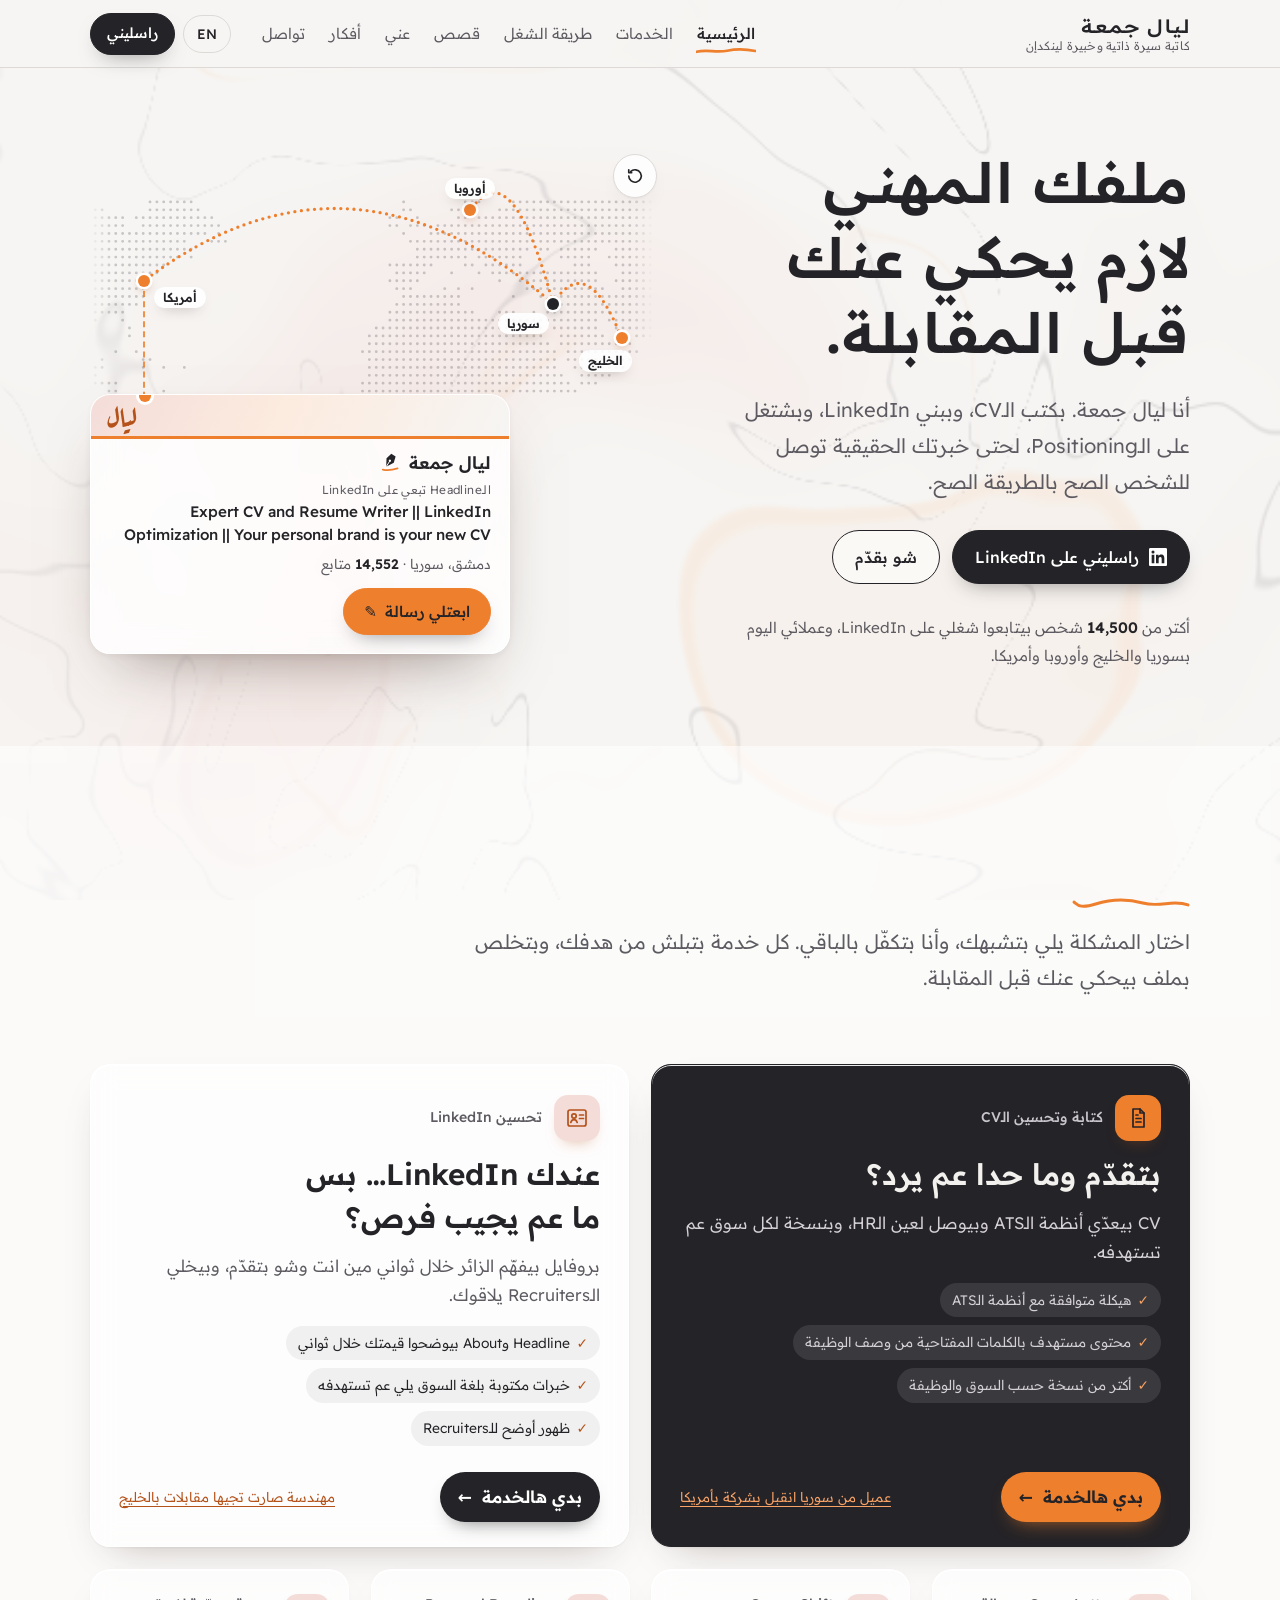
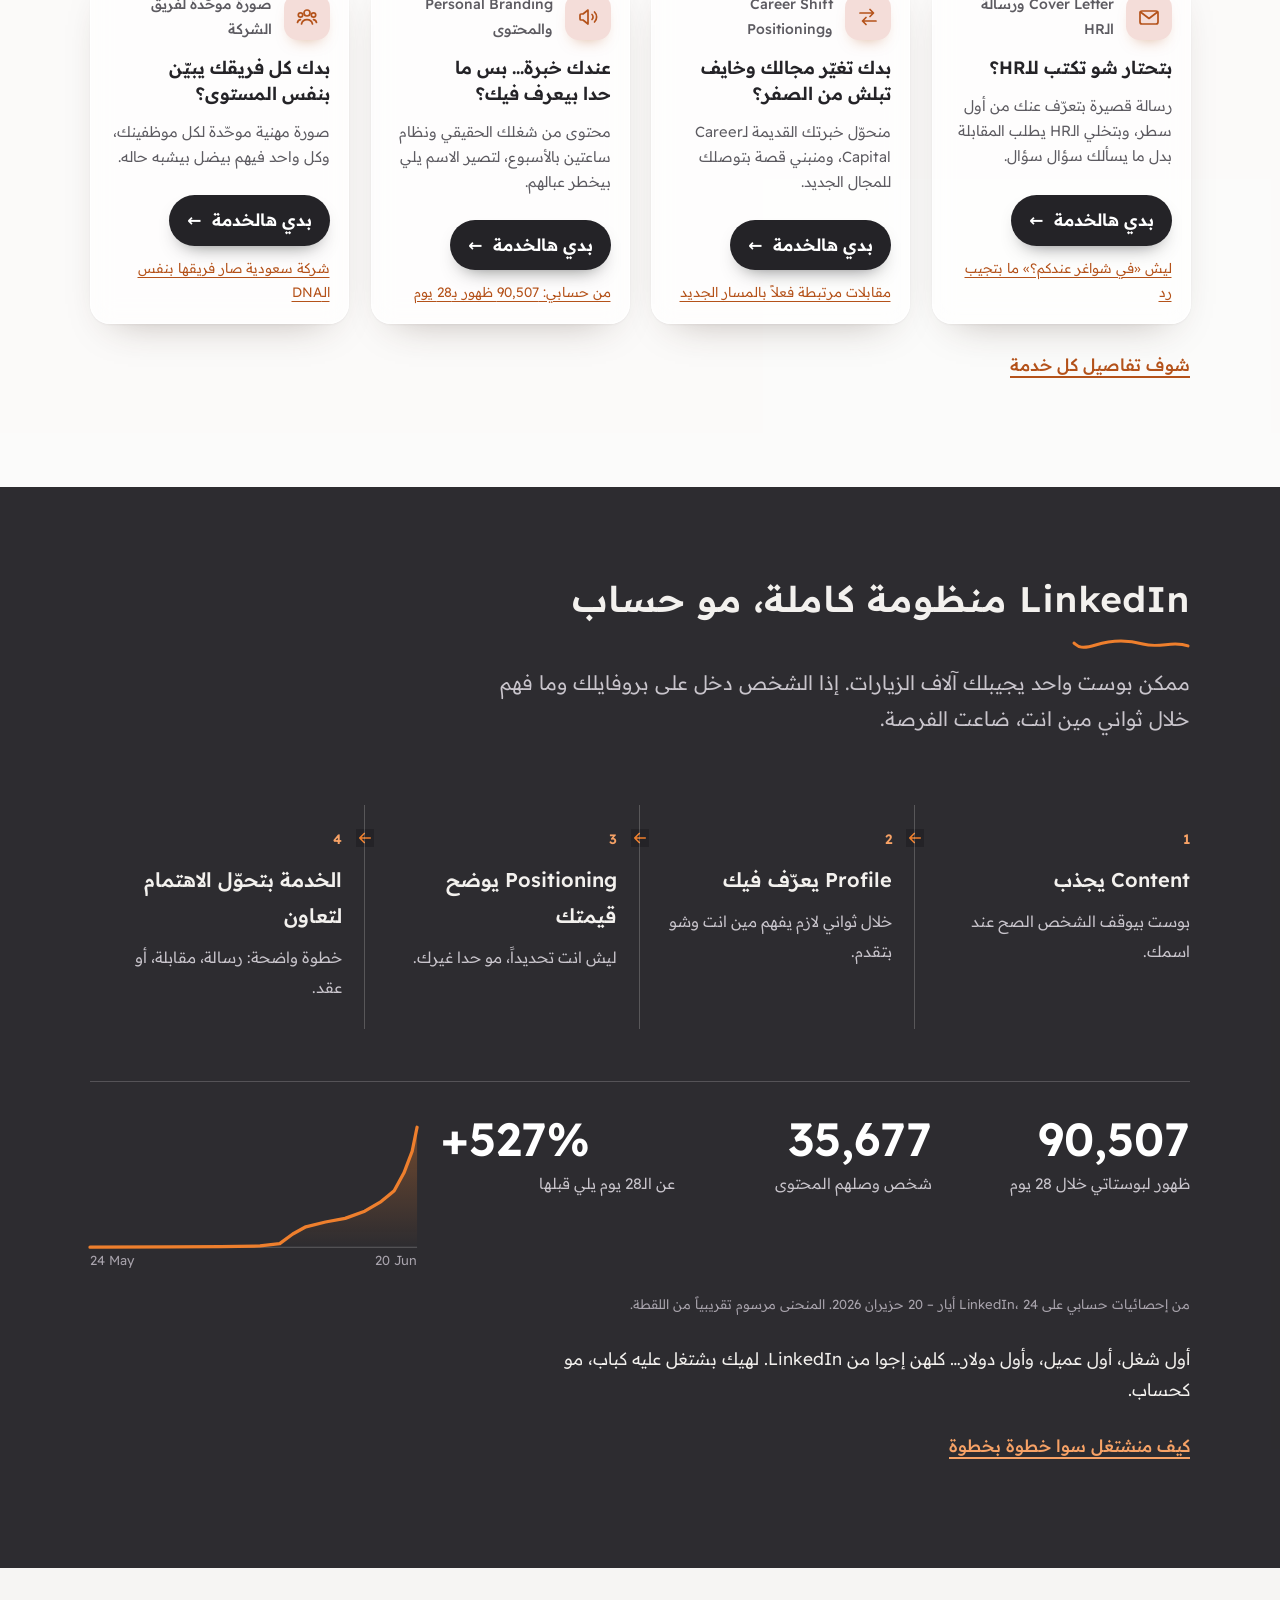
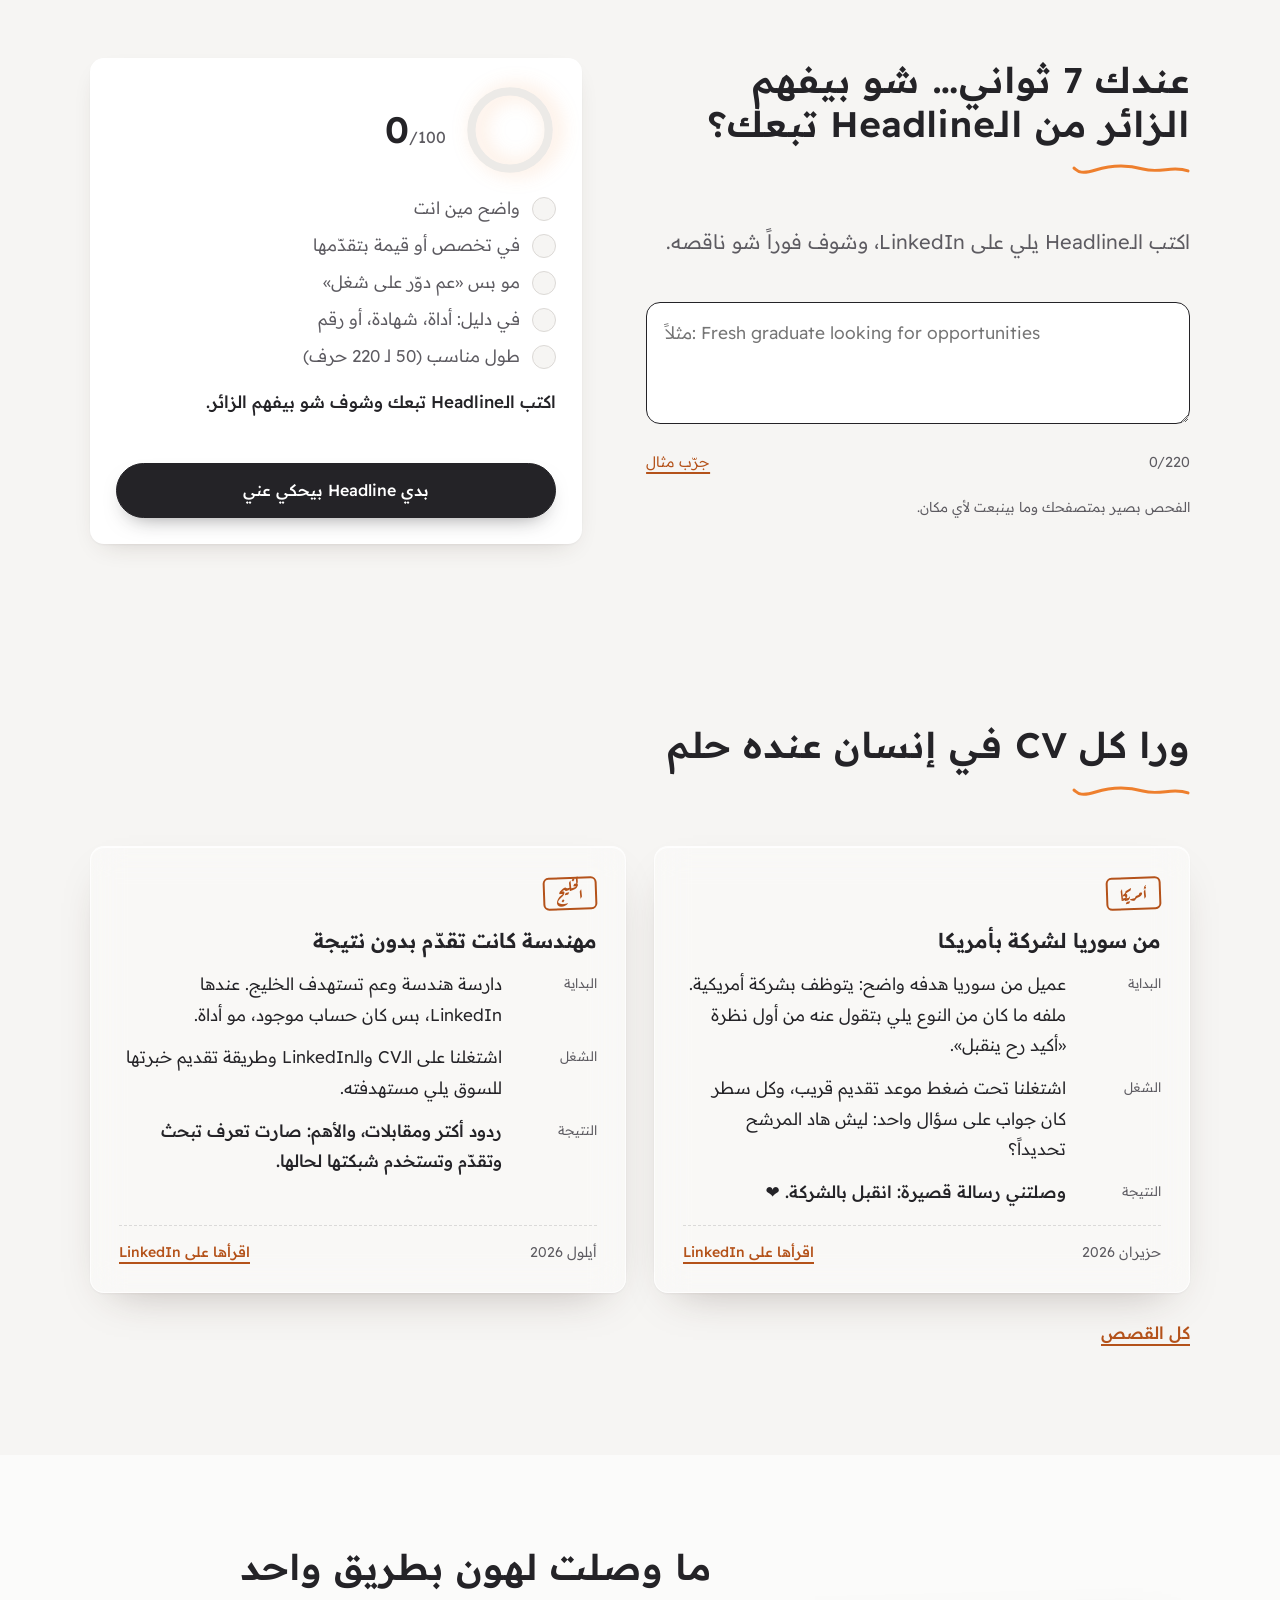
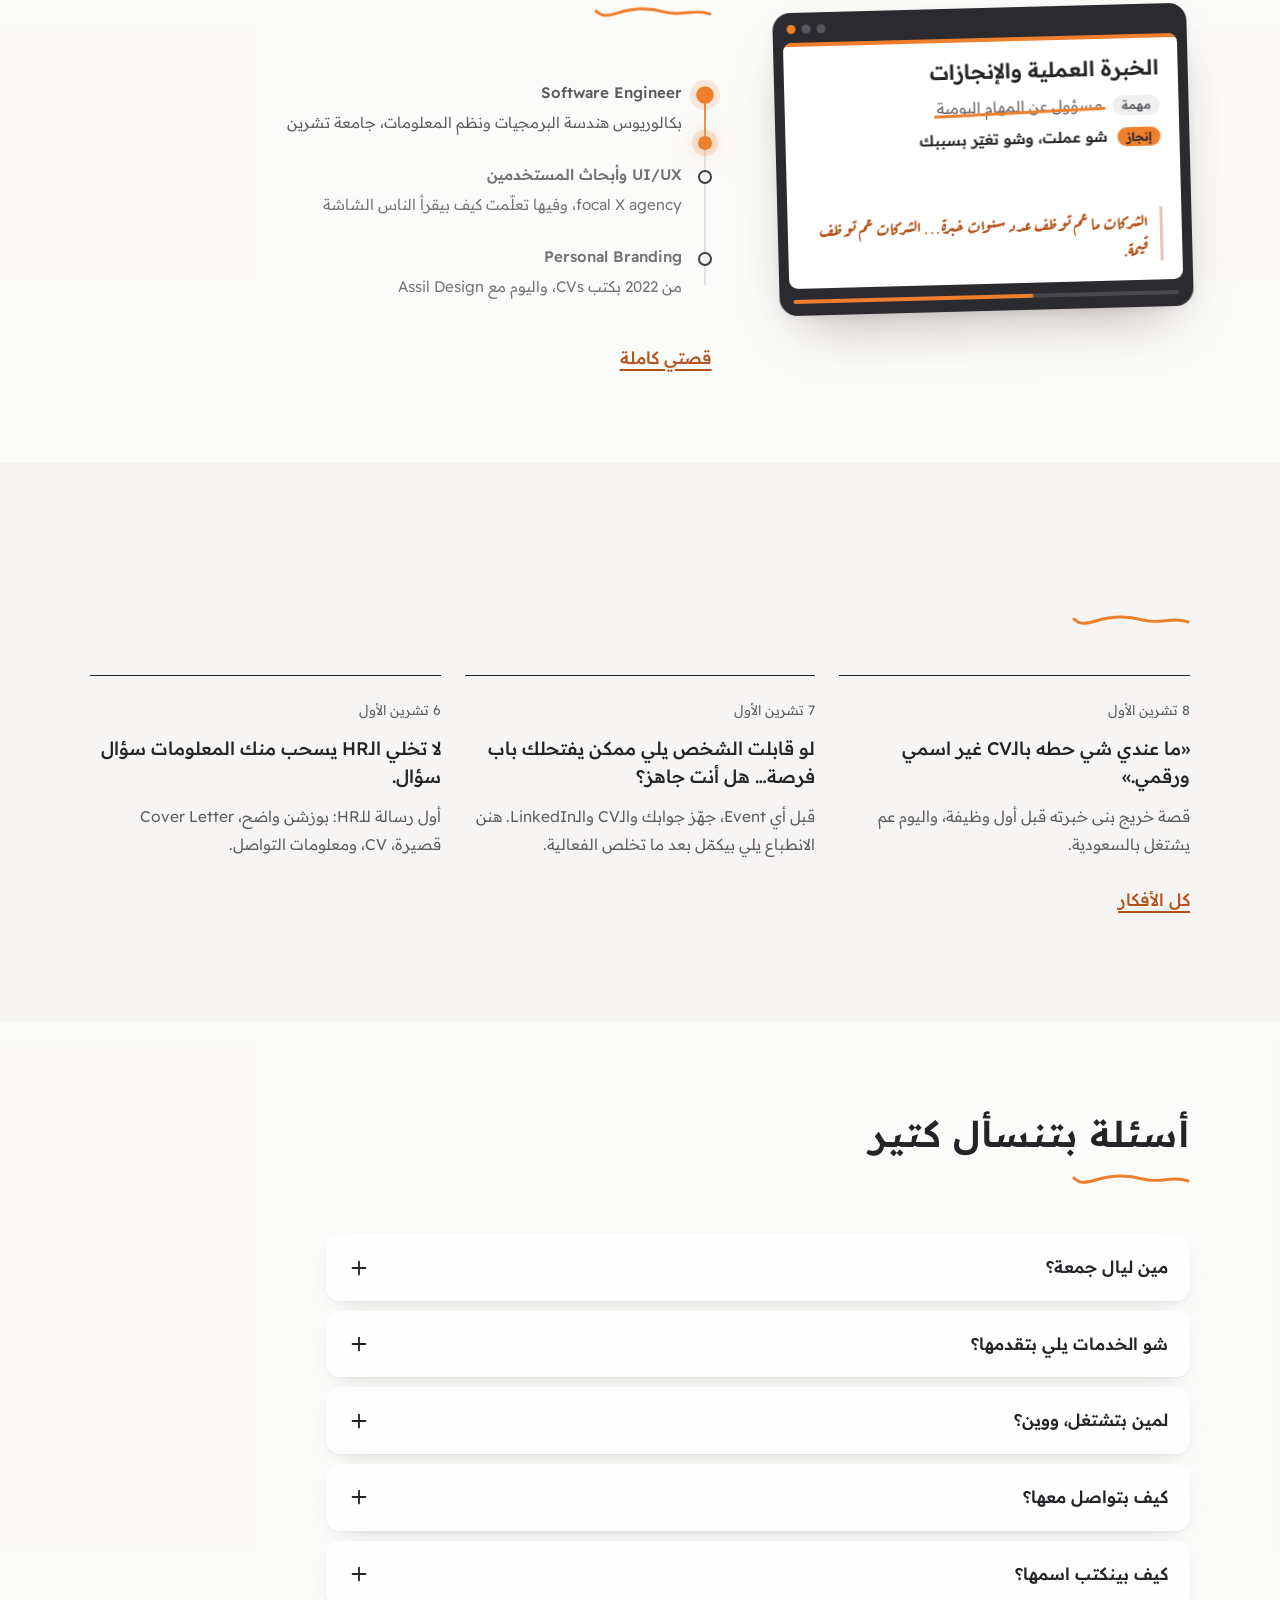
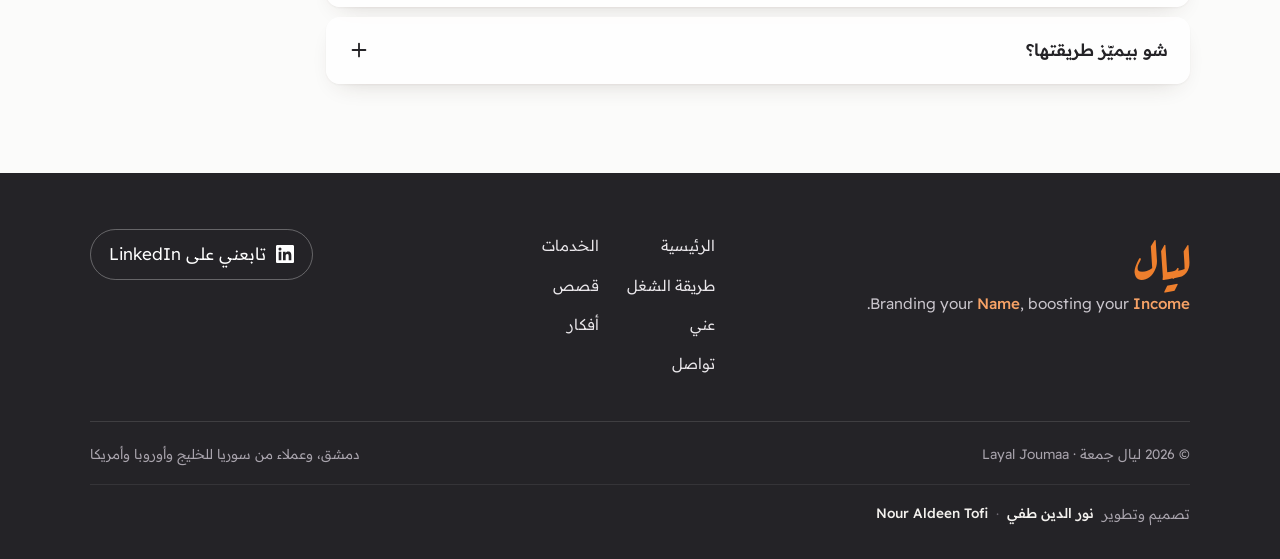
==== commit fab02abd: "Opening: from CV to where they landed, and no photos of Layal The home hero now opens with her craft" ====
--- a/index.html
+++ b/index.html
@@ -13,26 +13,28 @@
 <meta property="og:type" content="profile">
 <meta property="profile:first_name" content="Layal"><meta property="profile:last_name" content="Joumaa">
 <meta property="og:image" content="https://nouraldeentofi.github.io/layal-joumaa/assets/img/og.jpg">
+<meta property="og:image:width" content="1200"><meta property="og:image:height" content="630">
+<meta property="og:image:alt" content="Layal Joumaa (ليال جمعة): CV &amp; resume writer, LinkedIn optimisation and personal branding">
 <meta property="og:locale" content="ar_SY"><meta property="og:locale:alternate" content="en_US">
 <meta name="twitter:card" content="summary_large_image">
+<meta name="twitter:image" content="https://nouraldeentofi.github.io/layal-joumaa/assets/img/og.jpg">
 <meta name="theme-color" content="#F6F5F3">
 <link rel="canonical" href="https://nouraldeentofi.github.io/layal-joumaa/">
 <link rel="me" href="https://www.linkedin.com/in/layal-j-b01a39201/">
 <link rel="alternate" type="text/plain" href="llms.txt" title="Layal Joumaa: summary for AI assistants">
 <link rel="icon" href="data:image/svg+xml,%3Csvg xmlns='http://www.w3.org/2000/svg' viewBox='0 0 64 64'%3E%3Crect width='64' height='64' rx='14' fill='%23242327'/%3E%3Cpath d='M18 44c8 2 20 1 28-3' stroke='%23EE7F2D' stroke-width='5' stroke-linecap='round' fill='none'/%3E%3Cpath d='M24 14v22h14' stroke='%23fff' stroke-width='5' stroke-linecap='round' stroke-linejoin='round' fill='none'/%3E%3C/svg%3E">
 <link rel="preload" href="assets/fonts/readex-pro-arabic-full-normal.woff2" as="font" type="font/woff2" crossorigin>
-<link rel="preload" href="assets/img/layal-portrait.webp" as="image" type="image/webp">
 <link rel="stylesheet" href="assets/style.css">
-<script>(function(){var d=document.documentElement,l="ar";try{l=localStorage.getItem("lj-lang")||"ar"}catch(e){}if(location.hash==="#en")l="en";if(location.hash==="#ar")l="ar";d.lang=l;d.dir=l==="ar"?"rtl":"ltr";try{if(!matchMedia("(prefers-reduced-motion: reduce)").matches&&"IntersectionObserver" in window){d.classList.add("motion");setTimeout(function(){if(!d.classList.contains("js-ok"))d.classList.remove("motion")},2500)}}catch(e){}})()</script>
-<script type="application/ld+json">{"@context":"https://schema.org","@graph":[{"@type":"Person","@id":"https://nouraldeentofi.github.io/layal-joumaa/#layal","name":"Layal Joumaa","alternateName":["ليال جمعة","ليال جمعه","Layal Jomaa","Layal Jumaa","Layal Joumaah","Layal Jumah","Layal Juma","Layal Jouma","Layal Gomaa","Layal Jomaah","Layal J.","Eng. Layal","Eng. Layal Joumaa","المهندسة ليال جمعة","م. ليال جمعة","Layal Joumaa CV","Layal Joumaa LinkedIn"],"givenName":"Layal","familyName":"Joumaa","jobTitle":["CV & Resume Writer","LinkedIn Optimization Specialist","Personal Branding Consultant"],"description":"Layal Joumaa (ليال جمعة) is a Syrian CV and resume writer, LinkedIn optimisation specialist and personal-branding consultant. She builds ATS-friendly CVs, cover letters and LinkedIn profiles, and positions graduates, experienced professionals, career changers and company teams for the market they target in Syria, the Gulf, Europe and the US.","image":"https://nouraldeentofi.github.io/layal-joumaa/assets/img/layal-portrait.jpg","url":"https://nouraldeentofi.github.io/layal-joumaa/","sameAs":["https://www.linkedin.com/in/layal-j-b01a39201/"],"worksFor":{"@type":"Organization","name":"Assil Design"},"alumniOf":{"@type":"CollegeOrUniversity","name":"Tishreen University","alternateName":"جامعة تشرين"},"address":{"@type":"PostalAddress","addressLocality":"Damascus","addressCountry":"SY"},"knowsLanguage":[{"@type":"Language","name":"Arabic","alternateName":"ar"},{"@type":"Language","name":"English","alternateName":"en"},{"@type":"Language","name":"German","alternateName":"de"}],"knowsAbout":["CV writing","Resume writing","ATS optimization","Cover letters","LinkedIn profile optimization","Personal branding","Career positioning","Career change","LinkedIn content strategy","Employer branding","UX research","UI design","Figma"],"hasOccupation":{"@type":"Occupation","name":"CV writer and LinkedIn optimization specialist","alternateName":["CV writer","resume writer","professional CV writer","ATS resume writer","cover letter writer","LinkedIn profile writer","LinkedIn optimization specialist","LinkedIn profile optimization","personal branding consultant","personal brand strategist","career positioning","career shift coaching","career consultant","job search strategy","LinkedIn content strategy","employer branding for teams","كاتبة سيرة ذاتية","كتابة CV احترافي","كتابة سيرة ذاتية ATS","كتابة سيرة ذاتية بالإنجليزي","كتابة Cover Letter","تحسين حساب لينكدإن","تحسين بروفايل لينكد إن","خبيرة LinkedIn","مستشارة براند شخصي","بناء العلامة الشخصية","Personal Branding","تغيير المسار المهني","استشارات مهنية","تجهيز ملف مهني للخليج","سيرة ذاتية للسعودية","محتوى لينكدإن"],"skills":"Resume Writing, Resume Review, LinkedIn Marketing, Branding & Identity, LinkedIn Recruiter, Recruiting, UX Writing, UX Research, Online Teaching"},"hasCredential":[{"@type":"EducationalOccupationalCredential","name":"Bachelor's degree, Software Engineering and Information Systems","credentialCategory":"degree","recognizedBy":{"@type":"CollegeOrUniversity","name":"Tishreen University"}},{"@type":"EducationalOccupationalCredential","name":"Duolingo English Test","dateCreated":"2025-06"},{"@type":"EducationalOccupationalCredential","name":"UI/UX","recognizedBy":{"@type":"Organization","name":"focal X agency"},"dateCreated":"2023-05"},{"@type":"EducationalOccupationalCredential","name":"Write Professional Emails in English","recognizedBy":{"@type":"Organization","name":"Coursera"},"dateCreated":"2022-12"},{"@type":"EducationalOccupationalCredential","name":"Mastering Excel","recognizedBy":{"@type":"Organization","name":"Edraak"},"dateCreated":"2022-03"}]},{"@type":"Service","@id":"https://nouraldeentofi.github.io/layal-joumaa/#services","name":"CV, LinkedIn & Personal Branding by Layal Joumaa","alternateName":"كتابة CV وتحسين LinkedIn وPersonal Branding مع ليال جمعة","provider":{"@id":"https://nouraldeentofi.github.io/layal-joumaa/#layal"},"serviceType":["CV writing & optimisation","Cover letter & HR message","LinkedIn optimisation","Career shift & positioning","Personal branding & content","Team profiles for companies"],"areaServed":[{"@type":"Country","name":"Syria"},{"@type":"Country","name":"Saudi Arabia"},{"@type":"Country","name":"United Arab Emirates"},{"@type":"Country","name":"Qatar"},{"@type":"Country","name":"Kuwait"},{"@type":"Country","name":"Germany"},{"@type":"Country","name":"United States"}],"availableChannel":{"@type":"ServiceChannel","serviceUrl":"https://www.linkedin.com/in/layal-j-b01a39201/","name":"LinkedIn direct message"},"hasOfferCatalog":{"@type":"OfferCatalog","name":"Services","itemListElement":[{"@type":"Offer","itemOffered":{"@type":"Service","name":"CV writing & optimisation","alternateName":"كتابة وتحسين الـCV","description":"For anyone applying without replies, or needing one version per market. ATS-friendly structure; Targeted wording built on real job descriptions; Separate versions per market and role; Entry level to executive"}},{"@type":"Offer","itemOffered":{"@type":"Service","name":"Cover letter & HR message","alternateName":"Cover Letter ورسالة الـHR","description":"For anyone who freezes when introducing themselves to HR. Short and tailored to each opening; Gives your CV context instead of repeating it; Plus a first message to HR: who you are, what you want, where the CV is"}},{"@type":"Offer","itemOffered":{"@type":"Service","name":"LinkedIn optimisation","alternateName":"تحسين LinkedIn","description":"For anyone whose profile exists but doesn't work for them. A headline and About that explain your value in seconds; Experience written in your target market's language; Clearer visibility to recruiters; A profile ready for visitors when a post takes off"}},{"@type":"Offer","itemOffered":{"@type":"Service","name":"Career shift & positioning","alternateName":"Career Shift وPositioning","description":"For anyone changing fields and afraid of starting from zero. Mapping your transferable experience and skills; Pinpointing the 2–3 skills you're missing, not every gap in the market; A CV and LinkedIn pointing the same new direction"}},{"@type":"Offer","itemOffered":{"@type":"Service","name":"Personal branding & content","alternateName":"Personal Branding والمحتوى","description":"For people with expertise but no idea what to post, or no time. Topics drawn from your actual work; Hooks that stop the scroll, with a real idea behind them; A two-hours-a-week system: write and schedule, then get back to work"}},{"@type":"Offer","itemOffered":{"@type":"Service","name":"Team profiles for companies","alternateName":"صورة موحّدة لفريق الشركة","description":"For companies that want every employee to look professional, with the same DNA. Understanding the brand and the image it wants to project; A unified template and visual direction; Every employee keeps a profile true to their own experience"}}]}},{"@type":"WebSite","@id":"https://nouraldeentofi.github.io/layal-joumaa/#site","name":"Layal Joumaa","alternateName":"ليال جمعة","inLanguage":["ar","en"],"about":{"@id":"https://nouraldeentofi.github.io/layal-joumaa/#layal"},"publisher":{"@id":"https://nouraldeentofi.github.io/layal-joumaa/#layal"}},{"@type":"ProfilePage","name":"Layal Joumaa | CV Writer, LinkedIn & Personal Branding","description":"Layal Joumaa (ليال جمعة): Syrian CV & resume writer, LinkedIn optimisation specialist and personal-branding consultant for graduates, professionals, career changers and teams in Syria, the Gulf, Europe and the US.","url":"https://nouraldeentofi.github.io/layal-joumaa/","inLanguage":["ar","en"],"isPartOf":{"@id":"https://nouraldeentofi.github.io/layal-joumaa/#site"},"about":{"@id":"https://nouraldeentofi.github.io/layal-joumaa/#layal"},"primaryImageOfPage":"https://nouraldeentofi.github.io/layal-joumaa/assets/img/layal-portrait.jpg"},{"@type":"FAQPage","mainEntity":[{"@type":"Question","name":"مين ليال جمعة؟","acceptedAnswer":{"@type":"Answer","text":"ليال جمعة (Layal Joumaa) كاتبة CV وخبيرة تحسين LinkedIn وPersonal Branding من سوريا. خريجة هندسة برمجيات ونظم معلومات من جامعة تشرين، اشتغلت بالـUI/UX وأبحاث المستخدمين، وبتكتب CVs من 2022، وحالياً بتشتغل Personal Brand مع Assil Design."}},{"@type":"Question","name":"Who is Layal Joumaa?","acceptedAnswer":{"@type":"Answer","text":"Layal Joumaa (ليال جمعة) is a Syrian CV writer, LinkedIn optimisation specialist and personal-branding consultant. She studied Software Engineering and Information Systems at Tishreen University, worked in UI/UX and user research, has written CVs since 2022 and now works on personal branding with Assil Design."}},{"@type":"Question","name":"شو الخدمات يلي بتقدمها؟","acceptedAnswer":{"@type":"Answer","text":"كتابة وتحسين الـCV بهيكلة ATS ونسخة لكل سوق، Cover Letter ورسالة أولى للـHR، تحسين LinkedIn، Career Shift وPositioning لمين عم يغيّر مجاله، Personal Branding والمحتوى، وصورة مهنية موحّدة لفرق الشركات."}},{"@type":"Question","name":"What services does she offer?","acceptedAnswer":{"@type":"Answer","text":"ATS-friendly CV writing with a version per market, cover letters and first messages to HR, LinkedIn optimisation, career-shift positioning, personal branding and content, and unified professional profiles for company teams."}},{"@type":"Question","name":"لمين بتشتغل، ووين؟","acceptedAnswer":{"@type":"Answer","text":"خريجين جدد، أصحاب خبرة، ناس عم يغيّروا مجالهم، وشركات. مقيمة بدمشق وبتشتغل عن بعد مع عملاء بسوريا والسعودية والخليج وأوروبا وأمريكا، بقطاعات IT والهندسة والـBusiness والرعاية الصحية وغيرها."}},{"@type":"Question","name":"Who does she work with, and where?","acceptedAnswer":{"@type":"Answer","text":"New graduates, experienced professionals, career changers and companies. She is based in Damascus and works remotely with clients in Syria, Saudi Arabia and the Gulf, Europe and the US, across IT, engineering, business, healthcare and more."}},{"@type":"Question","name":"كيف بتواصل معها؟","acceptedAnswer":{"@type":"Answer","text":"برسالة على LinkedIn. ابعتلها كلمة PROFILE إذا بدك CV وLinkedIn مبنيين على هدفك، أو SHIFT إذا عم تغيّر مجالك، وقلّها مين انت وشو الوظيفة يلي عم تستهدفها."}},{"@type":"Question","name":"How do I contact her?","acceptedAnswer":{"@type":"Answer","text":"Send her a direct message on LinkedIn. Write PROFILE for a CV and LinkedIn built on your goal, or SHIFT if you're changing fields, and say who you are and which role you're targeting."}},{"@type":"Question","name":"كيف بينكتب اسمها؟","acceptedAnswer":{"@type":"Answer","text":"بالعربي ليال جمعة، وبالإنجليزي Layal Joumaa. ممكن تلاقيه كمان Layal Jomaa أو Layal Jumaa أو Layal Joumaah، وبتوقّع شغلها باسم Eng. Layal."}},{"@type":"Question","name":"How is her name spelled?","acceptedAnswer":{"@type":"Answer","text":"In Arabic ليال جمعة, in English Layal Joumaa. You may also see Layal Jomaa, Layal Jumaa or Layal Joumaah, and she signs her work “Eng. Layal”."}},{"@type":"Question","name":"شو بيميّز طريقتها؟","acceptedAnswer":{"@type":"Answer","text":"ما بتبلش بكتابة CV. بتبلش بفهم المسار والسوق، بعدين الـPositioning، وبعدها بتبني الـCV والـLinkedIn ليحكوا نفس القصة. وهدفها إنك تعرف تكمّل لحالك بعدها."}},{"@type":"Question","name":"What makes her approach different?","acceptedAnswer":{"@type":"Answer","text":"She doesn't start with the CV. She starts with your path and target market, then positioning, then builds the CV and LinkedIn to tell the same story, so you can carry on well on your own afterwards."}}]}]}</script>
+<script>(function(){var d=document.documentElement,l="ar";try{l=localStorage.getItem("lj-lang")||"ar"}catch(e){}if(location.hash==="#en")l="en";if(location.hash==="#ar")l="ar";d.lang=l;d.dir=l==="ar"?"rtl":"ltr";try{if(!matchMedia("(prefers-reduced-motion: reduce)").matches&&"IntersectionObserver" in window){d.classList.add("motion");try{if(!sessionStorage.getItem("lj-flight")&&"animate" in d)d.classList.add("intro");}catch(e){}setTimeout(function(){if(!d.classList.contains("js-ok"))d.classList.remove("motion","intro")},2500)}}catch(e){}})()</script>
+<script type="application/ld+json">{"@context":"https://schema.org","@graph":[{"@type":"Person","@id":"https://nouraldeentofi.github.io/layal-joumaa/#layal","name":"Layal Joumaa","alternateName":["ليال جمعة","ليال جمعه","Layal Jomaa","Layal Jumaa","Layal Joumaah","Layal Jumah","Layal Juma","Layal Jouma","Layal Gomaa","Layal Jomaah","Layal J.","Eng. Layal","Eng. Layal Joumaa","المهندسة ليال جمعة","م. ليال جمعة","Layal Joumaa CV","Layal Joumaa LinkedIn"],"givenName":"Layal","familyName":"Joumaa","jobTitle":["CV & Resume Writer","LinkedIn Optimization Specialist","Personal Branding Consultant"],"description":"Layal Joumaa (ليال جمعة) is a Syrian CV and resume writer, LinkedIn optimisation specialist and personal-branding consultant. She builds ATS-friendly CVs, cover letters and LinkedIn profiles, and positions graduates, experienced professionals, career changers and company teams for the market they target in Syria, the Gulf, Europe and the US.","url":"https://nouraldeentofi.github.io/layal-joumaa/","sameAs":["https://www.linkedin.com/in/layal-j-b01a39201/"],"worksFor":{"@type":"Organization","name":"Assil Design"},"alumniOf":{"@type":"CollegeOrUniversity","name":"Tishreen University","alternateName":"جامعة تشرين"},"address":{"@type":"PostalAddress","addressLocality":"Damascus","addressCountry":"SY"},"knowsLanguage":[{"@type":"Language","name":"Arabic","alternateName":"ar"},{"@type":"Language","name":"English","alternateName":"en"},{"@type":"Language","name":"German","alternateName":"de"}],"knowsAbout":["CV writing","Resume writing","ATS optimization","Cover letters","LinkedIn profile optimization","Personal branding","Career positioning","Career change","LinkedIn content strategy","Employer branding","UX research","UI design","Figma"],"hasOccupation":{"@type":"Occupation","name":"CV writer and LinkedIn optimization specialist","alternateName":["CV writer","resume writer","professional CV writer","ATS resume writer","cover letter writer","LinkedIn profile writer","LinkedIn optimization specialist","LinkedIn profile optimization","personal branding consultant","personal brand strategist","career positioning","career shift coaching","career consultant","job search strategy","LinkedIn content strategy","employer branding for teams","كاتبة سيرة ذاتية","كتابة CV احترافي","كتابة سيرة ذاتية ATS","كتابة سيرة ذاتية بالإنجليزي","كتابة Cover Letter","تحسين حساب لينكدإن","تحسين بروفايل لينكد إن","خبيرة LinkedIn","مستشارة براند شخصي","بناء العلامة الشخصية","Personal Branding","تغيير المسار المهني","استشارات مهنية","تجهيز ملف مهني للخليج","سيرة ذاتية للسعودية","محتوى لينكدإن"],"skills":"Resume Writing, Resume Review, LinkedIn Marketing, Branding & Identity, LinkedIn Recruiter, Recruiting, UX Writing, UX Research, Online Teaching"},"hasCredential":[{"@type":"EducationalOccupationalCredential","name":"Bachelor's degree, Software Engineering and Information Systems","credentialCategory":"degree","recognizedBy":{"@type":"CollegeOrUniversity","name":"Tishreen University"}},{"@type":"EducationalOccupationalCredential","name":"Duolingo English Test","dateCreated":"2025-06"},{"@type":"EducationalOccupationalCredential","name":"UI/UX","recognizedBy":{"@type":"Organization","name":"focal X agency"},"dateCreated":"2023-05"},{"@type":"EducationalOccupationalCredential","name":"Write Professional Emails in English","recognizedBy":{"@type":"Organization","name":"Coursera"},"dateCreated":"2022-12"},{"@type":"EducationalOccupationalCredential","name":"Mastering Excel","recognizedBy":{"@type":"Organization","name":"Edraak"},"dateCreated":"2022-03"}]},{"@type":"Service","@id":"https://nouraldeentofi.github.io/layal-joumaa/#services","name":"CV, LinkedIn & Personal Branding by Layal Joumaa","alternateName":"كتابة CV وتحسين LinkedIn وPersonal Branding مع ليال جمعة","provider":{"@id":"https://nouraldeentofi.github.io/layal-joumaa/#layal"},"serviceType":["CV writing & optimisation","Cover letter & HR message","LinkedIn optimisation","Career shift & positioning","Personal branding & content","Team profiles for companies"],"areaServed":[{"@type":"Country","name":"Syria"},{"@type":"Country","name":"Saudi Arabia"},{"@type":"Country","name":"United Arab Emirates"},{"@type":"Country","name":"Qatar"},{"@type":"Country","name":"Kuwait"},{"@type":"Country","name":"Germany"},{"@type":"Country","name":"United States"}],"availableChannel":{"@type":"ServiceChannel","serviceUrl":"https://www.linkedin.com/in/layal-j-b01a39201/","name":"LinkedIn direct message"},"hasOfferCatalog":{"@type":"OfferCatalog","name":"Services","itemListElement":[{"@type":"Offer","itemOffered":{"@type":"Service","name":"CV writing & optimisation","alternateName":"كتابة وتحسين الـCV","description":"For anyone applying without replies, or needing one version per market. ATS-friendly structure; Targeted wording built on real job descriptions; Separate versions per market and role; Entry level to executive"}},{"@type":"Offer","itemOffered":{"@type":"Service","name":"Cover letter & HR message","alternateName":"Cover Letter ورسالة الـHR","description":"For anyone who freezes when introducing themselves to HR. Short and tailored to each opening; Gives your CV context instead of repeating it; Plus a first message to HR: who you are, what you want, where the CV is"}},{"@type":"Offer","itemOffered":{"@type":"Service","name":"LinkedIn optimisation","alternateName":"تحسين LinkedIn","description":"For anyone whose profile exists but doesn't work for them. A headline and About that explain your value in seconds; Experience written in your target market's language; Clearer visibility to recruiters; A profile ready for visitors when a post takes off"}},{"@type":"Offer","itemOffered":{"@type":"Service","name":"Career shift & positioning","alternateName":"Career Shift وPositioning","description":"For anyone changing fields and afraid of starting from zero. Mapping your transferable experience and skills; Pinpointing the 2–3 skills you're missing, not every gap in the market; A CV and LinkedIn pointing the same new direction"}},{"@type":"Offer","itemOffered":{"@type":"Service","name":"Personal branding & content","alternateName":"Personal Branding والمحتوى","description":"For people with expertise but no idea what to post, or no time. Topics drawn from your actual work; Hooks that stop the scroll, with a real idea behind them; A two-hours-a-week system: write and schedule, then get back to work"}},{"@type":"Offer","itemOffered":{"@type":"Service","name":"Team profiles for companies","alternateName":"صورة موحّدة لفريق الشركة","description":"For companies that want every employee to look professional, with the same DNA. Understanding the brand and the image it wants to project; A unified template and visual direction; Every employee keeps a profile true to their own experience"}}]}},{"@type":"WebSite","@id":"https://nouraldeentofi.github.io/layal-joumaa/#site","name":"Layal Joumaa","alternateName":"ليال جمعة","inLanguage":["ar","en"],"about":{"@id":"https://nouraldeentofi.github.io/layal-joumaa/#layal"},"publisher":{"@id":"https://nouraldeentofi.github.io/layal-joumaa/#layal"}},{"@type":"ProfilePage","name":"Layal Joumaa | CV Writer, LinkedIn & Personal Branding","description":"Layal Joumaa (ليال جمعة): Syrian CV & resume writer, LinkedIn optimisation specialist and personal-branding consultant for graduates, professionals, career changers and teams in Syria, the Gulf, Europe and the US.","url":"https://nouraldeentofi.github.io/layal-joumaa/","inLanguage":["ar","en"],"isPartOf":{"@id":"https://nouraldeentofi.github.io/layal-joumaa/#site"},"about":{"@id":"https://nouraldeentofi.github.io/layal-joumaa/#layal"},"primaryImageOfPage":{"@type":"ImageObject","url":"https://nouraldeentofi.github.io/layal-joumaa/assets/img/og.jpg","width":1200,"height":630}},{"@type":"FAQPage","mainEntity":[{"@type":"Question","name":"مين ليال جمعة؟","acceptedAnswer":{"@type":"Answer","text":"ليال جمعة (Layal Joumaa) كاتبة CV وخبيرة تحسين LinkedIn وPersonal Branding من سوريا. خريجة هندسة برمجيات ونظم معلومات من جامعة تشرين، اشتغلت بالـUI/UX وأبحاث المستخدمين، وبتكتب CVs من 2022، وحالياً بتشتغل Personal Brand مع Assil Design."}},{"@type":"Question","name":"Who is Layal Joumaa?","acceptedAnswer":{"@type":"Answer","text":"Layal Joumaa (ليال جمعة) is a Syrian CV writer, LinkedIn optimisation specialist and personal-branding consultant. She studied Software Engineering and Information Systems at Tishreen University, worked in UI/UX and user research, has written CVs since 2022 and now works on personal branding with Assil Design."}},{"@type":"Question","name":"شو الخدمات يلي بتقدمها؟","acceptedAnswer":{"@type":"Answer","text":"كتابة وتحسين الـCV بهيكلة ATS ونسخة لكل سوق، Cover Letter ورسالة أولى للـHR، تحسين LinkedIn، Career Shift وPositioning لمين عم يغيّر مجاله، Personal Branding والمحتوى، وصورة مهنية موحّدة لفرق الشركات."}},{"@type":"Question","name":"What services does she offer?","acceptedAnswer":{"@type":"Answer","text":"ATS-friendly CV writing with a version per market, cover letters and first messages to HR, LinkedIn optimisation, career-shift positioning, personal branding and content, and unified professional profiles for company teams."}},{"@type":"Question","name":"لمين بتشتغل، ووين؟","acceptedAnswer":{"@type":"Answer","text":"خريجين جدد، أصحاب خبرة، ناس عم يغيّروا مجالهم، وشركات. مقيمة بدمشق وبتشتغل عن بعد مع عملاء بسوريا والسعودية والخليج وأوروبا وأمريكا، بقطاعات IT والهندسة والـBusiness والرعاية الصحية وغيرها."}},{"@type":"Question","name":"Who does she work with, and where?","acceptedAnswer":{"@type":"Answer","text":"New graduates, experienced professionals, career changers and companies. She is based in Damascus and works remotely with clients in Syria, Saudi Arabia and the Gulf, Europe and the US, across IT, engineering, business, healthcare and more."}},{"@type":"Question","name":"كيف بتواصل معها؟","acceptedAnswer":{"@type":"Answer","text":"برسالة على LinkedIn. ابعتلها كلمة PROFILE إذا بدك CV وLinkedIn مبنيين على هدفك، أو SHIFT إذا عم تغيّر مجالك، وقلّها مين انت وشو الوظيفة يلي عم تستهدفها."}},{"@type":"Question","name":"How do I contact her?","acceptedAnswer":{"@type":"Answer","text":"Send her a direct message on LinkedIn. Write PROFILE for a CV and LinkedIn built on your goal, or SHIFT if you're changing fields, and say who you are and which role you're targeting."}},{"@type":"Question","name":"كيف بينكتب اسمها؟","acceptedAnswer":{"@type":"Answer","text":"بالعربي ليال جمعة، وبالإنجليزي Layal Joumaa. ممكن تلاقيه كمان Layal Jomaa أو Layal Jumaa أو Layal Joumaah، وبتوقّع شغلها باسم Eng. Layal."}},{"@type":"Question","name":"How is her name spelled?","acceptedAnswer":{"@type":"Answer","text":"In Arabic ليال جمعة, in English Layal Joumaa. You may also see Layal Jomaa, Layal Jumaa or Layal Joumaah, and she signs her work “Eng. Layal”."}},{"@type":"Question","name":"شو بيميّز طريقتها؟","acceptedAnswer":{"@type":"Answer","text":"ما بتبلش بكتابة CV. بتبلش بفهم المسار والسوق، بعدين الـPositioning، وبعدها بتبني الـCV والـLinkedIn ليحكوا نفس القصة. وهدفها إنك تعرف تكمّل لحالك بعدها."}},{"@type":"Question","name":"What makes her approach different?","acceptedAnswer":{"@type":"Answer","text":"She doesn't start with the CV. She starts with your path and target market, then positioning, then builds the CV and LinkedIn to tell the same story, so you can carry on well on your own afterwards."}}]}]}</script>
 </head>
 <body data-page="index">
 <a class="skip" href="#main"><span data-l="ar">انتقل للمحتوى</span><span data-l="en" lang="en">Skip to content</span></a>
 <header class="top"><div class="wrap top-in">
   <a class="brand" href="index.html"><span data-l="ar"><b>ليال جمعة</b><small>كاتبة سيرة ذاتية وخبيرة لينكدإن</small></span><span data-l="en" lang="en"><b>Layal Joumaa</b><small>CV, LinkedIn & personal brand</small></span></a>
-  <nav class="nav" id="nav" aria-label="Main"><a href="index.html" aria-current="page" style="--k:0"><span data-l="ar">الرئيسية</span><span data-l="en" lang="en">Home</span></a><a href="services.html" style="--k:1"><span data-l="ar">الخدمات</span><span data-l="en" lang="en">Services</span></a><a href="method.html" style="--k:2"><span data-l="ar">طريقة الشغل</span><span data-l="en" lang="en">Method</span></a><a href="stories.html" style="--k:3"><span data-l="ar">قصص</span><span data-l="en" lang="en">Stories</span></a><a href="about.html" style="--k:4"><span data-l="ar">عني</span><span data-l="en" lang="en">About</span></a><a href="ideas.html" style="--k:5"><span data-l="ar">أفكار</span><span data-l="en" lang="en">Ideas</span></a><a href="contact.html" style="--k:6"><span data-l="ar">تواصل</span><span data-l="en" lang="en">Contact</span></a>
+  <nav class="nav" id="nav" aria-label="القائمة الرئيسية" data-al-ar="القائمة الرئيسية" data-al-en="Main"><a href="index.html" aria-current="page" style="--k:0"><span data-l="ar">الرئيسية</span><span data-l="en" lang="en">Home</span></a><a href="services.html" style="--k:1"><span data-l="ar">الخدمات</span><span data-l="en" lang="en">Services</span></a><a href="method.html" style="--k:2"><span data-l="ar">طريقة الشغل</span><span data-l="en" lang="en">Method</span></a><a href="stories.html" style="--k:3"><span data-l="ar">قصص</span><span data-l="en" lang="en">Stories</span></a><a href="about.html" style="--k:4"><span data-l="ar">عني</span><span data-l="en" lang="en">About</span></a><a href="ideas.html" style="--k:5"><span data-l="ar">أفكار</span><span data-l="en" lang="en">Ideas</span></a><a href="contact.html" style="--k:6"><span data-l="ar">تواصل</span><span data-l="en" lang="en">Contact</span></a>
     <div class="nav-extra">
-      <div class="nav-card"><img src="assets/img/layal-face.jpg" alt="" width="56" height="56" loading="lazy" decoding="async">
+      <div class="nav-card"><span class="mark"><svg class="nib" viewBox="0 0 32 32" aria-hidden="true"><path class="nib-ink" d="M5.5 27c6 1.4 13 1 21.5-1.8"/><g transform="rotate(32 16 14)"><path class="nib-body" d="M16 24.5 9.8 13.6 12.3 4.5h7.4l2.5 9.1z"/><path class="nib-slit" d="M16 24v-8.4"/><circle class="nib-hole" cx="16" cy="14.2" r="1.7"/></g></svg></span>
         <p><span data-l="ar"><b>ليال جمعة</b><span>بساعدك يحكي ملفك عنك قبل المقابلة</span></span><span data-l="en" lang="en"><b>Layal Joumaa</b><span>Helping your profile speak before the interview</span></span></p></div>
       <a class="btn btn-orange" href="contact.html"><span data-l="ar">ابعتلي رسالة</span><span data-l="en" lang="en">Message me</span></a>
       <a class="btn btn-line js-li" href="https://www.linkedin.com/in/layal-j-b01a39201/" rel="noopener" target="_blank"><svg viewBox="0 0 24 24" aria-hidden="true" fill="currentColor"><path d="M20.45 20.45h-3.56v-5.57c0-1.33-.03-3.04-1.85-3.04-1.86 0-2.14 1.45-2.14 2.94v5.67H9.34V9h3.42v1.56h.05c.48-.9 1.64-1.85 3.37-1.85 3.6 0 4.27 2.37 4.27 5.46v6.28ZM5.34 7.43a2.06 2.06 0 1 1 0-4.13 2.06 2.06 0 0 1 0 4.13ZM7.12 20.45H3.56V9h3.56v11.45ZM22.22 0H1.77C.79 0 0 .77 0 1.73v20.54C0 23.23.79 24 1.77 24h20.45c.98 0 1.78-.77 1.78-1.73V1.73C24 .77 23.2 0 22.22 0Z"/></svg>LinkedIn</a>
@@ -48,7 +50,7 @@
 
 <section class="hero"><div class="wrap">
  <div class="hero-grid">
-  <div>
+  <div class="hero-copy">
     <h1 class="display"><span data-l="ar">ملفك المهني لازم يحكي عنك قبل المقابلة.</span><span data-l="en" lang="en">Your profile should speak for you before the interview.</span></h1>
     <p class="lede"><span data-l="ar">أنا ليال جمعة. بكتب الـCV، وببني LinkedIn، وبشتغل على الـPositioning، لحتى خبرتك الحقيقية توصل للشخص الصح بالطريقة الصح.</span><span data-l="en" lang="en">I'm Layal Joumaa. I write CVs, rebuild LinkedIn profiles and work on positioning, so your real experience reaches the right person in the right way.</span></p>
     <div class="cta-row">
@@ -57,28 +59,40 @@
     </div>
     <p class="reach"><span data-l="ar">أكتر من <strong>14,500</strong> شخص بيتابعوا شغلي على LinkedIn، وعملائي اليوم بسوريا والخليج وأوروبا وأمريكا.</span><span data-l="en" lang="en">More than <strong>14,500</strong> people follow my work on LinkedIn, and my clients now work across Syria, the Gulf, Europe and the US.</span></p>
   </div>
-  <div class="hero-art">
-    <div class="arch-wrap" data-depth="0.6"><figure class="arch"><picture class=""><source srcset="assets/img/layal-portrait.webp" type="image/webp"><img src="assets/img/layal-portrait.jpg" alt="ليال جمعة، كاتبة CV وخبيرة LinkedIn" width="640" height="800" fetchpriority="high" decoding="async"></picture></figure></div>
-    <div class="chips">
-    <span class="chip-f c1" data-depth="1.6">🤍 <b data-count="14552">14,552</b> <span data-l="ar">متابع</span><span data-l="en" lang="en">followers</span></span>
-    <span class="chip-f c2" data-depth="2.2"><b dir="ltr">+527%</b> <span data-l="ar">ظهور بشهر</span><span data-l="en" lang="en">reach in a month</span></span>
-    <span class="chip-f c3" data-depth="1.2">✔ <span data-l="ar">متوافق مع ATS</span><span data-l="en" lang="en">ATS-friendly</span></span>
-    </div>
-    <figure class="sheet" id="sheet" data-tilt data-cases="[{&quot;ar&quot;: {&quot;old&quot;: &quot;«ما عندي شي حطه بالـCV غير اسمي ورقمي.»&quot;, &quot;new&quot;: &quot;مهندس شبكات | 3 مشاريع عملية | تدريب على مشاريع عملاء حقيقيين&quot;, &quot;n1&quot;: &quot;شو تعلّمت؟ شو طبّقت؟&quot;, &quot;n2&quot;: &quot;نسخة للخليج، ونسخة لأوروبا&quot;, &quot;cap&quot;: &quot;من قصة حقيقية: خريج من اللاذقية، اليوم عم يشتغل بالسعودية.&quot;, &quot;more&quot;: &quot;القصة&quot;, &quot;href&quot;: &quot;stories.html#sa&quot;}, &quot;en&quot;: {&quot;old&quot;: &quot;“I have nothing to put on my CV except my name and number.”&quot;, &quot;new&quot;: &quot;Network Engineer | 3 hands-on projects | Internship on live client work&quot;, &quot;n1&quot;: &quot;What did you learn? What did you apply?&quot;, &quot;n2&quot;: &quot;One version for the Gulf, one for Europe&quot;, &quot;cap&quot;: &quot;A real story: a graduate from Latakia, now working in Saudi Arabia.&quot;, &quot;more&quot;: &quot;Read it&quot;, &quot;href&quot;: &quot;stories.html#sa&quot;}}, {&quot;ar&quot;: {&quot;old&quot;: &quot;CV بيحكي عن الشخص يلي كنت عليه&quot;, &quot;new&quot;: &quot;CV بيوضّح الشخص يلي عم تتجه لتصير عليه&quot;, &quot;n1&quot;: &quot;شو من خبرتك بينتقل معك؟&quot;, &quot;n2&quot;: &quot;Career Capital ✓&quot;, &quot;cap&quot;: &quot;Career Shift بدون ما تبلش من الصفر.&quot;, &quot;more&quot;: &quot;القصة&quot;, &quot;href&quot;: &quot;stories.html#shift&quot;}, &quot;en&quot;: {&quot;old&quot;: &quot;A CV about the person you used to be&quot;, &quot;new&quot;: &quot;A CV that shows the person you&#x27;re becoming&quot;, &quot;n1&quot;: &quot;What carries over?&quot;, &quot;n2&quot;: &quot;Career capital ✓&quot;, &quot;cap&quot;: &quot;A career shift without starting from zero.&quot;, &quot;more&quot;: &quot;Read it&quot;, &quot;href&quot;: &quot;stories.html#shift&quot;}}, {&quot;ar&quot;: {&quot;old&quot;: &quot;LinkedIn؟ عندي حساب… بس ما بستخدمه&quot;, &quot;new&quot;: &quot;LinkedIn أداة: بحث، تقديم، وشبكة بتشتغل معي&quot;, &quot;n1&quot;: &quot;بروفايل جاهز يستقبل الناس&quot;, &quot;n2&quot;: &quot;ردود ومقابلات أكتر&quot;, &quot;cap&quot;: &quot;مهندسة كانت تقدّم للخليج بدون نتيجة.&quot;, &quot;more&quot;: &quot;القصة&quot;, &quot;href&quot;: &quot;stories.html#gulf&quot;}, &quot;en&quot;: {&quot;old&quot;: &quot;LinkedIn? I have an account… I just don&#x27;t use it&quot;, &quot;new&quot;: &quot;LinkedIn as a tool: search, apply, and a network that works for me&quot;, &quot;n1&quot;: &quot;A profile ready for visitors&quot;, &quot;n2&quot;: &quot;More replies, more interviews&quot;, &quot;cap&quot;: &quot;An engineer applying to the Gulf with no results.&quot;, &quot;more&quot;: &quot;Read it&quot;, &quot;href&quot;: &quot;stories.html#gulf&quot;}}]" aria-label="CV before and after">
-  <span class="note sh-note n1" id="shN1" aria-hidden="true"><span data-l="ar">شو تعلّمت؟ شو طبّقت؟</span><span data-l="en" lang="en">What did you learn? What did you apply?</span></span>
-  <div class="sh-name" aria-hidden="true"><span class="sh-dot"></span><span class="bars"><span class="bar w60"></span><span class="bar w40"></span></span></div>
-  <p class="sh-label"><span data-l="ar">قبل</span><span data-l="en" lang="en">Before</span></p>
-  <p class="old"><del><span class="x" id="shOld"><span data-l="ar">«ما عندي شي حطه بالـCV غير اسمي ورقمي.»</span><span data-l="en" lang="en">“I have nothing to put on my CV except my name and number.”</span></span></del></p>
-  <p class="sh-label"><span data-l="ar">بعد</span><span data-l="en" lang="en">After</span></p>
-  <p class="new" id="shNew" aria-live="off"><span data-l="ar">مهندس شبكات | 3 مشاريع عملية | تدريب على مشاريع عملاء حقيقيين</span><span data-l="en" lang="en">Network Engineer | 3 hands-on projects | Internship on live client work</span></p>
-  <div class="sh-lines" aria-hidden="true"><span class="bar w90"></span><span class="bar w80"></span><span class="bar w70"></span></div>
-  <span class="note sh-note n2" id="shN2" aria-hidden="true"><span data-l="ar">نسخة للخليج، ونسخة لأوروبا</span><span data-l="en" lang="en">One version for the Gulf, one for Europe</span></span>
+  <figure class="fl" id="flight" data-vb="60 -70 940 400" data-route="833.1 169.7 491.9 -127.3 150.6 131.6" style="--ox:82.24%;--oy:59.92%;--ux:9.64">
+  <figcaption class="vh"><span data-l="ar">خريطة: من سوريا للخليج وأوروبا وأمريكا، وين عم يشتغلوا عملائي اليوم.</span><span data-l="en" lang="en">Map: from Syria to the Gulf, Europe and the US, where my clients work today.</span></figcaption>
+  <div class="fl-view" aria-hidden="true"><div class="fl-world">
+    <svg class="fl-map" viewBox="60 -70 940 400" focusable="false"><defs><mask id="fm-gulf" maskUnits="userSpaceOnUse" x="60" y="-70" width="940" height="400"><path class="fl-rev" data-k="gulf" pathLength="1" d="M833.1 169.7Q890.4 81.0 947.6 227.2"/></mask><mask id="fm-eu" maskUnits="userSpaceOnUse" x="60" y="-70" width="940" height="400"><path class="fl-rev" data-k="eu" pathLength="1" d="M833.1 169.7Q764.1 -88.7 695.1 14.1"/></mask><mask id="fm-us" maskUnits="userSpaceOnUse" x="60" y="-70" width="940" height="400"><path class="fl-rev" data-k="us" pathLength="1" d="M833.1 169.7Q491.9 -127.3 150.6 131.6"/></mask></defs>
+      <path class="fl-land" d="M160.2 0h0M171.7 0h0M183.1 0h0M194.6 0h0M206 0h0M217.5 0h0M228.9 0h0M583.7 0h0M686.7 0h0M698.2 0h0M709.6 0h0M766.9 0h0M778.3 0h0M789.8 0h0M801.2 0h0M812.7 0h0M824.1 0h0M835.5 0h0M847 0h0M858.4 0h0M869.9 0h0M881.3 0h0M892.8 0h0M904.2 0h0M915.7 0h0M927.1 0h0M938.6 0h0M950 0h0M961.4 0h0M972.9 0h0M984.3 0h0M995.8 0h0M57.2 13.2h0M68.7 13.2h0M80.1 13.2h0M160.2 13.2h0M171.7 13.2h0M183.1 13.2h0M194.6 13.2h0M206 13.2h0M217.5 13.2h0M228.9 13.2h0M240.4 13.2h0M583.7 13.2h0M595.2 13.2h0M663.9 13.2h0M675.3 13.2h0M698.2 13.2h0M744 13.2h0M755.4 13.2h0M766.9 13.2h0M778.3 13.2h0M789.8 13.2h0M801.2 13.2h0M812.7 13.2h0M824.1 13.2h0M835.5 13.2h0M847 13.2h0M858.4 13.2h0M869.9 13.2h0M881.3 13.2h0M892.8 13.2h0M904.2 13.2h0M915.7 13.2h0M927.1 13.2h0M938.6 13.2h0M950 13.2h0M961.4 13.2h0M972.9 13.2h0M984.3 13.2h0M995.8 13.2h0M57.2 26.3h0M68.7 26.3h0M80.1 26.3h0M91.6 26.3h0M103 26.3h0M114.5 26.3h0M137.3 26.3h0M148.8 26.3h0M160.2 26.3h0M171.7 26.3h0M183.1 26.3h0M194.6 26.3h0M206 26.3h0M217.5 26.3h0M228.9 26.3h0M240.4 26.3h0M251.8 26.3h0M263.3 26.3h0M560.8 26.3h0M572.3 26.3h0M606.6 26.3h0M675.3 26.3h0M686.7 26.3h0M709.6 26.3h0M721.1 26.3h0M732.5 26.3h0M744 26.3h0M755.4 26.3h0M766.9 26.3h0M778.3 26.3h0M789.8 26.3h0M801.2 26.3h0M812.7 26.3h0M824.1 26.3h0M835.5 26.3h0M847 26.3h0M858.4 26.3h0M869.9 26.3h0M881.3 26.3h0M892.8 26.3h0M904.2 26.3h0M915.7 26.3h0M927.1 26.3h0M938.6 26.3h0M950 26.3h0M961.4 26.3h0M972.9 26.3h0M984.3 26.3h0M995.8 26.3h0M57.2 39.5h0M68.7 39.5h0M80.1 39.5h0M91.6 39.5h0M103 39.5h0M114.5 39.5h0M148.8 39.5h0M160.2 39.5h0M171.7 39.5h0M183.1 39.5h0M194.6 39.5h0M206 39.5h0M217.5 39.5h0M228.9 39.5h0M240.4 39.5h0M251.8 39.5h0M263.3 39.5h0M274.7 39.5h0M560.8 39.5h0M572.3 39.5h0M595.2 39.5h0M606.6 39.5h0M618.1 39.5h0M641 39.5h0M652.4 39.5h0M663.9 39.5h0M675.3 39.5h0M686.7 39.5h0M698.2 39.5h0M709.6 39.5h0M721.1 39.5h0M732.5 39.5h0M744 39.5h0M755.4 39.5h0M766.9 39.5h0M778.3 39.5h0M789.8 39.5h0M801.2 39.5h0M812.7 39.5h0M824.1 39.5h0M835.5 39.5h0M847 39.5h0M858.4 39.5h0M869.9 39.5h0M881.3 39.5h0M892.8 39.5h0M904.2 39.5h0M915.7 39.5h0M927.1 39.5h0M938.6 39.5h0M950 39.5h0M961.4 39.5h0M972.9 39.5h0M984.3 39.5h0M995.8 39.5h0M57.2 52.7h0M68.7 52.7h0M80.1 52.7h0M91.6 52.7h0M103 52.7h0M114.5 52.7h0M125.9 52.7h0M137.3 52.7h0M148.8 52.7h0M160.2 52.7h0M171.7 52.7h0M183.1 52.7h0M194.6 52.7h0M206 52.7h0M217.5 52.7h0M228.9 52.7h0M240.4 52.7h0M251.8 52.7h0M274.7 52.7h0M583.7 52.7h0M629.5 52.7h0M641 52.7h0M652.4 52.7h0M663.9 52.7h0M675.3 52.7h0M686.7 52.7h0M698.2 52.7h0M709.6 52.7h0M721.1 52.7h0M732.5 52.7h0M744 52.7h0M755.4 52.7h0M766.9 52.7h0M778.3 52.7h0M789.8 52.7h0M801.2 52.7h0M812.7 52.7h0M824.1 52.7h0M835.5 52.7h0M847 52.7h0M858.4 52.7h0M869.9 52.7h0M881.3 52.7h0M892.8 52.7h0M904.2 52.7h0M915.7 52.7h0M927.1 52.7h0M938.6 52.7h0M950 52.7h0M961.4 52.7h0M972.9 52.7h0M984.3 52.7h0M995.8 52.7h0M57.2 65.8h0M68.7 65.8h0M80.1 65.8h0M91.6 65.8h0M103 65.8h0M114.5 65.8h0M125.9 65.8h0M137.3 65.8h0M148.8 65.8h0M160.2 65.8h0M171.7 65.8h0M183.1 65.8h0M194.6 65.8h0M206 65.8h0M217.5 65.8h0M263.3 65.8h0M274.7 65.8h0M286.1 65.8h0M595.2 65.8h0M606.6 65.8h0M618.1 65.8h0M629.5 65.8h0M641 65.8h0M652.4 65.8h0M663.9 65.8h0M675.3 65.8h0M686.7 65.8h0M698.2 65.8h0M709.6 65.8h0M721.1 65.8h0M732.5 65.8h0M744 65.8h0M755.4 65.8h0M766.9 65.8h0M778.3 65.8h0M789.8 65.8h0M801.2 65.8h0M812.7 65.8h0M824.1 65.8h0M835.5 65.8h0M847 65.8h0M858.4 65.8h0M869.9 65.8h0M881.3 65.8h0M892.8 65.8h0M904.2 65.8h0M915.7 65.8h0M927.1 65.8h0M938.6 65.8h0M950 65.8h0M961.4 65.8h0M972.9 65.8h0M984.3 65.8h0M995.8 65.8h0M57.2 79h0M68.7 79h0M80.1 79h0M91.6 79h0M103 79h0M114.5 79h0M125.9 79h0M137.3 79h0M148.8 79h0M160.2 79h0M171.7 79h0M183.1 79h0M194.6 79h0M206 79h0M217.5 79h0M228.9 79h0M606.6 79h0M618.1 79h0M629.5 79h0M641 79h0M652.4 79h0M663.9 79h0M675.3 79h0M686.7 79h0M698.2 79h0M709.6 79h0M721.1 79h0M732.5 79h0M744 79h0M755.4 79h0M766.9 79h0M778.3 79h0M789.8 79h0M812.7 79h0M824.1 79h0M847 79h0M858.4 79h0M869.9 79h0M881.3 79h0M892.8 79h0M904.2 79h0M938.6 79h0M950 79h0M961.4 79h0M972.9 79h0M984.3 79h0M995.8 79h0M57.2 92.1h0M68.7 92.1h0M80.1 92.1h0M91.6 92.1h0M103 92.1h0M114.5 92.1h0M125.9 92.1h0M137.3 92.1h0M148.8 92.1h0M160.2 92.1h0M171.7 92.1h0M183.1 92.1h0M194.6 92.1h0M206 92.1h0M228.9 92.1h0M606.6 92.1h0M618.1 92.1h0M629.5 92.1h0M641 92.1h0M652.4 92.1h0M663.9 92.1h0M675.3 92.1h0M686.7 92.1h0M709.6 92.1h0M721.1 92.1h0M732.5 92.1h0M744 92.1h0M755.4 92.1h0M766.9 92.1h0M778.3 92.1h0M847 92.1h0M858.4 92.1h0M869.9 92.1h0M881.3 92.1h0M892.8 92.1h0M927.1 92.1h0M938.6 92.1h0M950 92.1h0M961.4 92.1h0M972.9 92.1h0M984.3 92.1h0M995.8 92.1h0M57.2 105.3h0M68.7 105.3h0M80.1 105.3h0M91.6 105.3h0M103 105.3h0M114.5 105.3h0M125.9 105.3h0M137.3 105.3h0M148.8 105.3h0M160.2 105.3h0M171.7 105.3h0M183.1 105.3h0M560.8 105.3h0M572.3 105.3h0M583.7 105.3h0M595.2 105.3h0M606.6 105.3h0M618.1 105.3h0M629.5 105.3h0M686.7 105.3h0M698.2 105.3h0M721.1 105.3h0M732.5 105.3h0M744 105.3h0M755.4 105.3h0M766.9 105.3h0M778.3 105.3h0M869.9 105.3h0M881.3 105.3h0M892.8 105.3h0M938.6 105.3h0M950 105.3h0M961.4 105.3h0M972.9 105.3h0M984.3 105.3h0M995.8 105.3h0M57.2 118.5h0M68.7 118.5h0M80.1 118.5h0M91.6 118.5h0M103 118.5h0M114.5 118.5h0M125.9 118.5h0M137.3 118.5h0M148.8 118.5h0M160.2 118.5h0M171.7 118.5h0M572.3 118.5h0M583.7 118.5h0M595.2 118.5h0M606.6 118.5h0M618.1 118.5h0M663.9 118.5h0M709.6 118.5h0M732.5 118.5h0M744 118.5h0M755.4 118.5h0M766.9 118.5h0M778.3 118.5h0M789.8 118.5h0M801.2 118.5h0M812.7 118.5h0M824.1 118.5h0M835.5 118.5h0M847 118.5h0M858.4 118.5h0M869.9 118.5h0M881.3 118.5h0M892.8 118.5h0M904.2 118.5h0M950 118.5h0M961.4 118.5h0M972.9 118.5h0M984.3 118.5h0M995.8 118.5h0M57.2 131.6h0M68.7 131.6h0M80.1 131.6h0M91.6 131.6h0M103 131.6h0M114.5 131.6h0M125.9 131.6h0M137.3 131.6h0M148.8 131.6h0M160.2 131.6h0M560.8 131.6h0M572.3 131.6h0M583.7 131.6h0M595.2 131.6h0M606.6 131.6h0M744 131.6h0M778.3 131.6h0M789.8 131.6h0M801.2 131.6h0M812.7 131.6h0M824.1 131.6h0M835.5 131.6h0M847 131.6h0M858.4 131.6h0M869.9 131.6h0M881.3 131.6h0M892.8 131.6h0M904.2 131.6h0M938.6 131.6h0M950 131.6h0M961.4 131.6h0M972.9 131.6h0M984.3 131.6h0M995.8 131.6h0M57.2 144.8h0M68.7 144.8h0M80.1 144.8h0M91.6 144.8h0M103 144.8h0M114.5 144.8h0M125.9 144.8h0M137.3 144.8h0M148.8 144.8h0M572.3 144.8h0M583.7 144.8h0M595.2 144.8h0M652.4 144.8h0M675.3 144.8h0M698.2 144.8h0M789.8 144.8h0M801.2 144.8h0M812.7 144.8h0M824.1 144.8h0M835.5 144.8h0M847 144.8h0M858.4 144.8h0M869.9 144.8h0M881.3 144.8h0M892.8 144.8h0M904.2 144.8h0M915.7 144.8h0M950 144.8h0M961.4 144.8h0M972.9 144.8h0M984.3 144.8h0M995.8 144.8h0M57.2 158h0M68.7 158h0M80.1 158h0M91.6 158h0M103 158h0M114.5 158h0M125.9 158h0M137.3 158h0M148.8 158h0M583.7 158h0M595.2 158h0M606.6 158h0M618.1 158h0M629.5 158h0M641 158h0M652.4 158h0M663.9 158h0M675.3 158h0M766.9 158h0M812.7 158h0M835.5 158h0M847 158h0M858.4 158h0M869.9 158h0M881.3 158h0M892.8 158h0M904.2 158h0M915.7 158h0M927.1 158h0M938.6 158h0M950 158h0M961.4 158h0M972.9 158h0M984.3 158h0M995.8 158h0M57.2 171.1h0M68.7 171.1h0M80.1 171.1h0M91.6 171.1h0M103 171.1h0M114.5 171.1h0M125.9 171.1h0M137.3 171.1h0M572.3 171.1h0M583.7 171.1h0M595.2 171.1h0M606.6 171.1h0M618.1 171.1h0M629.5 171.1h0M641 171.1h0M652.4 171.1h0M663.9 171.1h0M675.3 171.1h0M835.5 171.1h0M847 171.1h0M858.4 171.1h0M869.9 171.1h0M881.3 171.1h0M892.8 171.1h0M904.2 171.1h0M915.7 171.1h0M927.1 171.1h0M938.6 171.1h0M950 171.1h0M961.4 171.1h0M972.9 171.1h0M984.3 171.1h0M995.8 171.1h0M57.2 184.3h0M68.7 184.3h0M80.1 184.3h0M91.6 184.3h0M103 184.3h0M114.5 184.3h0M560.8 184.3h0M572.3 184.3h0M583.7 184.3h0M595.2 184.3h0M606.6 184.3h0M618.1 184.3h0M629.5 184.3h0M641 184.3h0M652.4 184.3h0M663.9 184.3h0M675.3 184.3h0M686.7 184.3h0M698.2 184.3h0M744 184.3h0M755.4 184.3h0M766.9 184.3h0M801.2 184.3h0M824.1 184.3h0M835.5 184.3h0M847 184.3h0M858.4 184.3h0M869.9 184.3h0M881.3 184.3h0M892.8 184.3h0M904.2 184.3h0M915.7 184.3h0M927.1 184.3h0M938.6 184.3h0M950 184.3h0M961.4 184.3h0M972.9 184.3h0M984.3 184.3h0M995.8 184.3h0M68.7 197.4h0M114.5 197.4h0M560.8 197.4h0M572.3 197.4h0M583.7 197.4h0M595.2 197.4h0M606.6 197.4h0M618.1 197.4h0M629.5 197.4h0M641 197.4h0M652.4 197.4h0M663.9 197.4h0M675.3 197.4h0M686.7 197.4h0M698.2 197.4h0M709.6 197.4h0M721.1 197.4h0M732.5 197.4h0M744 197.4h0M755.4 197.4h0M766.9 197.4h0M778.3 197.4h0M789.8 197.4h0M801.2 197.4h0M812.7 197.4h0M824.1 197.4h0M835.5 197.4h0M847 197.4h0M858.4 197.4h0M869.9 197.4h0M881.3 197.4h0M892.8 197.4h0M904.2 197.4h0M927.1 197.4h0M938.6 197.4h0M950 197.4h0M961.4 197.4h0M972.9 197.4h0M984.3 197.4h0M995.8 197.4h0M125.9 210.6h0M538 210.6h0M549.4 210.6h0M560.8 210.6h0M572.3 210.6h0M583.7 210.6h0M595.2 210.6h0M606.6 210.6h0M618.1 210.6h0M629.5 210.6h0M641 210.6h0M652.4 210.6h0M663.9 210.6h0M675.3 210.6h0M686.7 210.6h0M698.2 210.6h0M709.6 210.6h0M721.1 210.6h0M732.5 210.6h0M744 210.6h0M755.4 210.6h0M766.9 210.6h0M778.3 210.6h0M789.8 210.6h0M801.2 210.6h0M812.7 210.6h0M835.5 210.6h0M847 210.6h0M858.4 210.6h0M869.9 210.6h0M881.3 210.6h0M892.8 210.6h0M904.2 210.6h0M938.6 210.6h0M950 210.6h0M961.4 210.6h0M972.9 210.6h0M984.3 210.6h0M995.8 210.6h0M125.9 223.8h0M526.5 223.8h0M538 223.8h0M549.4 223.8h0M560.8 223.8h0M572.3 223.8h0M583.7 223.8h0M595.2 223.8h0M606.6 223.8h0M618.1 223.8h0M629.5 223.8h0M641 223.8h0M652.4 223.8h0M663.9 223.8h0M675.3 223.8h0M686.7 223.8h0M698.2 223.8h0M709.6 223.8h0M721.1 223.8h0M732.5 223.8h0M744 223.8h0M755.4 223.8h0M766.9 223.8h0M778.3 223.8h0M789.8 223.8h0M801.2 223.8h0M812.7 223.8h0M847 223.8h0M858.4 223.8h0M869.9 223.8h0M881.3 223.8h0M892.8 223.8h0M904.2 223.8h0M915.7 223.8h0M972.9 223.8h0M984.3 223.8h0M995.8 223.8h0M526.5 236.9h0M538 236.9h0M549.4 236.9h0M560.8 236.9h0M572.3 236.9h0M583.7 236.9h0M595.2 236.9h0M606.6 236.9h0M618.1 236.9h0M629.5 236.9h0M641 236.9h0M652.4 236.9h0M663.9 236.9h0M675.3 236.9h0M686.7 236.9h0M698.2 236.9h0M709.6 236.9h0M721.1 236.9h0M732.5 236.9h0M744 236.9h0M755.4 236.9h0M766.9 236.9h0M778.3 236.9h0M789.8 236.9h0M801.2 236.9h0M812.7 236.9h0M824.1 236.9h0M847 236.9h0M858.4 236.9h0M869.9 236.9h0M881.3 236.9h0M892.8 236.9h0M904.2 236.9h0M915.7 236.9h0M927.1 236.9h0M938.6 236.9h0M950 236.9h0M961.4 236.9h0M103 250.1h0M137.3 250.1h0M515.1 250.1h0M526.5 250.1h0M538 250.1h0M549.4 250.1h0M560.8 250.1h0M572.3 250.1h0M583.7 250.1h0M595.2 250.1h0M606.6 250.1h0M618.1 250.1h0M629.5 250.1h0M641 250.1h0M652.4 250.1h0M663.9 250.1h0M675.3 250.1h0M686.7 250.1h0M698.2 250.1h0M709.6 250.1h0M721.1 250.1h0M732.5 250.1h0M744 250.1h0M755.4 250.1h0M766.9 250.1h0M778.3 250.1h0M789.8 250.1h0M801.2 250.1h0M812.7 250.1h0M824.1 250.1h0M835.5 250.1h0M858.4 250.1h0M869.9 250.1h0M881.3 250.1h0M892.8 250.1h0M904.2 250.1h0M915.7 250.1h0M927.1 250.1h0M938.6 250.1h0M950 250.1h0M961.4 250.1h0M972.9 250.1h0M80.1 263.3h0M148.8 263.3h0M160.2 263.3h0M526.5 263.3h0M538 263.3h0M549.4 263.3h0M560.8 263.3h0M572.3 263.3h0M583.7 263.3h0M595.2 263.3h0M606.6 263.3h0M618.1 263.3h0M629.5 263.3h0M641 263.3h0M652.4 263.3h0M663.9 263.3h0M675.3 263.3h0M686.7 263.3h0M698.2 263.3h0M709.6 263.3h0M721.1 263.3h0M732.5 263.3h0M744 263.3h0M755.4 263.3h0M766.9 263.3h0M778.3 263.3h0M789.8 263.3h0M801.2 263.3h0M812.7 263.3h0M824.1 263.3h0M835.5 263.3h0M858.4 263.3h0M869.9 263.3h0M881.3 263.3h0M892.8 263.3h0M904.2 263.3h0M915.7 263.3h0M927.1 263.3h0M938.6 263.3h0M950 263.3h0M961.4 263.3h0M57.2 276.4h0M68.7 276.4h0M80.1 276.4h0M148.8 276.4h0M183.1 276.4h0M217.5 276.4h0M526.5 276.4h0M538 276.4h0M549.4 276.4h0M560.8 276.4h0M572.3 276.4h0M583.7 276.4h0M595.2 276.4h0M606.6 276.4h0M618.1 276.4h0M629.5 276.4h0M641 276.4h0M652.4 276.4h0M663.9 276.4h0M675.3 276.4h0M686.7 276.4h0M698.2 276.4h0M709.6 276.4h0M721.1 276.4h0M732.5 276.4h0M744 276.4h0M755.4 276.4h0M766.9 276.4h0M778.3 276.4h0M789.8 276.4h0M801.2 276.4h0M812.7 276.4h0M824.1 276.4h0M835.5 276.4h0M869.9 276.4h0M881.3 276.4h0M892.8 276.4h0M904.2 276.4h0M915.7 276.4h0M927.1 276.4h0M938.6 276.4h0M950 276.4h0M57.2 289.6h0M68.7 289.6h0M526.5 289.6h0M538 289.6h0M549.4 289.6h0M560.8 289.6h0M572.3 289.6h0M583.7 289.6h0M595.2 289.6h0M606.6 289.6h0M618.1 289.6h0M629.5 289.6h0M641 289.6h0M652.4 289.6h0M663.9 289.6h0M675.3 289.6h0M686.7 289.6h0M698.2 289.6h0M709.6 289.6h0M721.1 289.6h0M732.5 289.6h0M744 289.6h0M755.4 289.6h0M766.9 289.6h0M778.3 289.6h0M789.8 289.6h0M801.2 289.6h0M812.7 289.6h0M824.1 289.6h0M835.5 289.6h0M847 289.6h0M881.3 289.6h0M892.8 289.6h0M904.2 289.6h0M915.7 289.6h0M927.1 289.6h0M68.7 302.7h0M80.1 302.7h0M91.6 302.7h0M103 302.7h0M515.1 302.7h0M526.5 302.7h0M538 302.7h0M549.4 302.7h0M560.8 302.7h0M572.3 302.7h0M583.7 302.7h0M595.2 302.7h0M606.6 302.7h0M618.1 302.7h0M629.5 302.7h0M641 302.7h0M652.4 302.7h0M663.9 302.7h0M675.3 302.7h0M686.7 302.7h0M698.2 302.7h0M709.6 302.7h0M721.1 302.7h0M732.5 302.7h0M744 302.7h0M755.4 302.7h0M766.9 302.7h0M778.3 302.7h0M789.8 302.7h0M801.2 302.7h0M812.7 302.7h0M824.1 302.7h0M835.5 302.7h0M847 302.7h0M858.4 302.7h0M881.3 302.7h0M892.8 302.7h0M904.2 302.7h0M91.6 315.9h0M103 315.9h0M183.1 315.9h0M515.1 315.9h0M526.5 315.9h0M538 315.9h0M549.4 315.9h0M560.8 315.9h0M572.3 315.9h0M583.7 315.9h0M595.2 315.9h0M606.6 315.9h0M618.1 315.9h0M629.5 315.9h0M641 315.9h0M652.4 315.9h0M663.9 315.9h0M675.3 315.9h0M686.7 315.9h0M698.2 315.9h0M709.6 315.9h0M721.1 315.9h0M732.5 315.9h0M744 315.9h0M755.4 315.9h0M766.9 315.9h0M778.3 315.9h0M789.8 315.9h0M801.2 315.9h0M812.7 315.9h0M824.1 315.9h0M835.5 315.9h0M847 315.9h0M858.4 315.9h0M869.9 315.9h0"/><path class="fl-trail" d="M833.1 169.7Q890.4 81.0 947.6 227.2" mask="url(#fm-gulf)"/><path class="fl-trail" d="M833.1 169.7Q764.1 -88.7 695.1 14.1" mask="url(#fm-eu)"/><path class="fl-trail" d="M833.1 169.7Q491.9 -127.3 150.6 131.6" mask="url(#fm-us)"/>
+      <g class="fl-plane"><path class="pl-a" d="M30 0-26-14-11 1z"/><path class="pl-b" d="M30 0-11 1-19 12z"/><path class="pl-c" d="M30 0-11 1-6 7z"/></g>
+    </svg>
+    <span class="fl-stem" style="--x:9.64%;--y:50.40%"></span>
+    <span class="fl-pin fl-origin" style="--x:82.24%;--y:59.92%"><i class="dot"></i><span class="lab l-bl"><span data-l="ar">سوريا</span><span data-l="en" lang="en">Syria</span></span></span>
+    <span class="fl-pin" data-k="gulf" style="--x:94.43%;--y:74.30%"><i class="halo"></i><i class="dot"></i><span class="lab l-b"><span data-l="ar">الخليج</span><span data-l="en" lang="en">The Gulf</span></span></span><span class="fl-pin" data-k="eu" style="--x:67.56%;--y:21.02%"><i class="halo"></i><i class="dot"></i><span class="lab l-t"><span data-l="ar">أوروبا</span><span data-l="en" lang="en">Europe</span></span></span><span class="fl-pin" data-k="us" style="--x:9.64%;--y:50.40%"><i class="halo"></i><i class="dot"></i><span class="lab l-br"><span data-l="ar">أمريكا</span><span data-l="en" lang="en">United States</span></span></span>
+  </div></div>
+  <div class="fl-cv" aria-hidden="true"><div class="fl-paper">
+    <div class="fl-front">
+      <div class="fl-top"><span class="fl-tag"><span data-l="ar">مثال توضيحي</span><span data-l="en" lang="en">Sample</span></span><span class="fl-bars"><i></i><i></i></span></div>
+      <p class="fl-k"><span data-l="ar">الـHeadline</span><span data-l="en" lang="en">Headline</span></p>
+      <p class="fl-old"><span data-l="ar"><span class="fw">خريج<i class="fx"></i></span> <span class="fw">جديد،<i class="fx"></i></span> <span class="fw">وعم<i class="fx"></i></span> <span class="fw">دوّر<i class="fx"></i></span> <span class="fw">على<i class="fx"></i></span> <span class="fw">فرصة<i class="fx"></i></span></span><span data-l="en" lang="en"><span class="fw">Fresh<i class="fx"></i></span> <span class="fw">graduate<i class="fx"></i></span> <span class="fw">looking<i class="fx"></i></span> <span class="fw">for<i class="fx"></i></span> <span class="fw">opportunities<i class="fx"></i></span></span></p>
+      <p class="fl-new"><i class="fl-hi"></i><span data-l="ar"><span class="fw">مهندس</span> <span class="fw">شبكات</span> <span class="fw">|</span> <span class="fw">3</span> <span class="fw">مشاريع</span> <span class="fw">عملية</span> <span class="fw">|</span> <span class="fw">تدريب</span> <span class="fw">على</span> <span class="fw">مشاريع</span> <span class="fw">عملاء</span> <span class="fw">حقيقيين</span></span><span data-l="en" lang="en"><span class="fw">Network</span> <span class="fw">Engineer</span> <span class="fw">|</span> <span class="fw">3</span> <span class="fw">hands-on</span> <span class="fw">projects</span> <span class="fw">|</span> <span class="fw">Internship</span> <span class="fw">on</span> <span class="fw">live</span> <span class="fw">client</span> <span class="fw">work</span></span></p>
+      <div class="fl-lines"><i></i><i></i></div>
+      <div class="fl-ats"><b>ATS</b><span class="fl-track"><i class="fl-fill"></i></span><i class="fl-ok">✓</i></div>
+    </div>
+    <div class="fl-back"><i class="fl-core"></i><i class="fl-flap l"></i><i class="fl-flap r"></i></div>
+  </div><span class="fl-note"><span data-l="ar">شو تعلّمت؟ شو طبّقت؟</span><span data-l="en" lang="en">What did you learn? What did you apply?</span></span></div>
+  <div class="fl-card">
+    <div class="fl-cover" aria-hidden="true"><span class="fl-sig"><span data-l="ar">ليال</span><span data-l="en" lang="en">Layal</span></span></div>
+    <div class="fl-body">
+      <p class="fl-name"><b><span data-l="ar">ليال جمعة</span><span data-l="en" lang="en">Layal Joumaa</span></b><span class="fl-mark"><svg class="nib" viewBox="0 0 32 32" aria-hidden="true"><path class="nib-ink" d="M5.5 27c6 1.4 13 1 21.5-1.8"/><g transform="rotate(32 16 14)"><path class="nib-body" d="M16 24.5 9.8 13.6 12.3 4.5h7.4l2.5 9.1z"/><path class="nib-slit" d="M16 24v-8.4"/><circle class="nib-hole" cx="16" cy="14.2" r="1.7"/></g></svg></span></p>
+      <p class="fl-k"><span data-l="ar">الـHeadline تبعي على LinkedIn</span><span data-l="en" lang="en">My headline on LinkedIn</span></p>
+      <p class="fl-hl" lang="en" dir="ltr">Expert CV and Resume Writer || LinkedIn Optimization || Your personal brand is your new CV</p>
+      <p class="fl-meta"><span data-l="ar">دمشق، سوريا</span><span data-l="en" lang="en">Damascus, Syria</span><span aria-hidden="true"> · </span><b>14,552</b> <span data-l="ar">متابع</span><span data-l="en" lang="en">followers</span></p>
+      <a class="btn btn-orange fl-cta" href="contact.html"><span data-l="ar">ابعتلي رسالة</span><span data-l="en" lang="en">Send me a message</span><span aria-hidden="true">✎</span></a>
+    </div>
+  </div>
+  <button class="fl-replay" type="button" hidden><svg viewBox="0 0 24 24" aria-hidden="true" fill="none" stroke="currentColor" stroke-width="2" stroke-linecap="round" stroke-linejoin="round"><path d="M4.5 12a7.5 7.5 0 1 0 2.2-5.3"/><path d="M4.5 4.5v3.6h3.6"/></svg><span class="vh"><span data-l="ar">شوف الرحلة من جديد</span><span data-l="en" lang="en">Replay the journey</span></span></button>
 </figure>
-  </div>
- </div>
- <div class="hero-foot">
-   <p class="sh-cap" id="shCap"><span data-l="ar">من قصة حقيقية: خريج من اللاذقية، اليوم عم يشتغل بالسعودية. <a class="link" href="stories.html#sa">القصة</a></span><span data-l="en" lang="en">A real story: a graduate from Latakia, now working in Saudi Arabia. <a class="link" href="stories.html#sa">Read it</a></span></p>
-   <div class="sh-dots" role="group" aria-label="Before and after examples"><button type="button" aria-pressed="true" aria-label="1">1</button><button type="button" aria-pressed="false" aria-label="2">2</button><button type="button" aria-pressed="false" aria-label="3">3</button></div>
  </div>
 </div></section>
 
@@ -150,7 +164,7 @@
     <div class="pf"><b data-count="90507">90,507</b><span><span data-l="ar">ظهور لبوستاتي خلال 28 يوم</span><span data-l="en" lang="en">post impressions in 28 days</span></span></div>
     <div class="pf"><b data-count="35677">35,677</b><span><span data-l="ar">شخص وصلهم المحتوى</span><span data-l="en" lang="en">members reached</span></span></div>
     <div class="pf"><b dir="ltr">+<span data-count="527">527</span>%</b><span><span data-l="ar">عن الـ28 يوم يلي قبلها</span><span data-l="en" lang="en">vs. the previous 28 days</span></span></div>
-    <svg class="growth" viewBox="0 -14 300 144" role="img" aria-label="Cumulative LinkedIn impressions rising from near zero to 90,507 between 24 May and 20 June 2026">
+    <svg class="growth" viewBox="0 -14 300 144" role="img" aria-label="ظهور بوستاتي على LinkedIn عم يطلع من قريب الصفر لـ90,507 بين 24 أيار و20 حزيران 2026" data-al-ar="ظهور بوستاتي على LinkedIn عم يطلع من قريب الصفر لـ90,507 بين 24 أيار و20 حزيران 2026" data-al-en="Cumulative LinkedIn impressions rising from near zero to 90,507 between 24 May and 20 June 2026">
   <defs><linearGradient id="gArea" x1="0" y1="0" x2="0" y2="1"><stop offset="0" stop-color="#EE7F2D" stop-opacity=".35"/><stop offset="1" stop-color="#EE7F2D" stop-opacity="0"/></linearGradient></defs>
   <line class="axis" x1="0" y1="110" x2="300" y2="110"/>
   <path class="area" d="M0.0 110.0 L75.0 109.8 L120.0 109.5 L156.0 108.9 L174.0 106.7 L186.0 97.9 L198.0 91.3 L216.0 86.9 L234.0 83.6 L252.0 77.0 L267.0 68.2 L279.0 58.3 L288.0 41.8 L295.5 22.0 L300.0 0.0 L300 110 L0 110 Z"/><path class="line" pathLength="1" d="M0.0 110.0 L75.0 109.8 L120.0 109.5 L156.0 108.9 L174.0 106.7 L186.0 97.9 L198.0 91.3 L216.0 86.9 L234.0 83.6 L252.0 77.0 L267.0 68.2 L279.0 58.3 L288.0 41.8 L295.5 22.0 L300.0 0.0"/>
@@ -207,7 +221,18 @@
 </div></section>
 
 <section class="paper"><div class="wrap journey">
-  <div class="frame"><div class="portrait" data-tilt><picture class=""><source srcset="assets/img/layal-workshop.webp" type="image/webp"><img src="assets/img/layal-workshop.jpg" alt="ليال جمعة جنب لابتوب عليه عرض عن الخبرة العملية والإنجازات" width="474" height="593" loading="lazy" decoding="async"></picture></div></div>
+  <div class="frame"><figure class="slide" data-tilt>
+  <div class="sl-bar" aria-hidden="true"><i></i><i></i><i></i></div>
+  <div class="sl-page">
+    <p class="sl-t"><span data-l="ar">الخبرة العملية والإنجازات</span><span data-l="en" lang="en">Work experience & achievements</span></p>
+    <ul class="sl-rows">
+      <li class="no"><span class="sl-k"><span data-l="ar">مهمة</span><span data-l="en" lang="en">Duty</span></span><s><span data-l="ar">مسؤول عن المهام اليومية</span><span data-l="en" lang="en">Responsible for daily tasks</span></s></li>
+      <li class="yes"><span class="sl-k"><span data-l="ar">إنجاز</span><span data-l="en" lang="en">Achievement</span></span><span><span data-l="ar">شو عملت، وشو تغيّر بسببك</span><span data-l="en" lang="en">What you did, and what changed because of it</span></span></li>
+    </ul>
+    <blockquote class="sl-q"><p><span data-l="ar">الشركات ما عم توظف عدد سنوات خبرة… الشركات عم توظف قيمة.</span><span data-l="en" lang="en">Companies don't hire years of experience. They hire value.</span></p></blockquote>
+  </div>
+  <div class="sl-prog" aria-hidden="true"><i></i></div>
+</figure></div>
   <div>
     <div class="sec-head"><h2 class="h2"><span data-l="ar">ما وصلت لهون بطريق واحد</span><span data-l="en" lang="en">I didn't get here by one road</span></h2><svg class="squig" viewBox="0 0 120 14" aria-hidden="true"><path pathLength="1" d="M2 9C18 3 30 12 48 7S80 3 96 8s18 1 22-2"/></svg></div>
     <div class="trail road-trail" data-trail><span class="trail-line" aria-hidden="true"><span class="trail-fill"></span><span class="trail-head"></span></span>
@@ -239,7 +264,7 @@
       <p class="sig"><span data-l="ar">ليال</span><span data-l="en" lang="en">Layal</span></p>
       <p class="slogan">Branding your <b>Name</b>, boosting your <b>Income</b>.</p>
     </div>
-    <nav aria-label="Footer"><a href="index.html"><span data-l="ar">الرئيسية</span><span data-l="en" lang="en">Home</span></a><a href="services.html"><span data-l="ar">الخدمات</span><span data-l="en" lang="en">Services</span></a><a href="method.html"><span data-l="ar">طريقة الشغل</span><span data-l="en" lang="en">Method</span></a><a href="stories.html"><span data-l="ar">قصص</span><span data-l="en" lang="en">Stories</span></a><a href="about.html"><span data-l="ar">عني</span><span data-l="en" lang="en">About</span></a><a href="ideas.html"><span data-l="ar">أفكار</span><span data-l="en" lang="en">Ideas</span></a><a href="contact.html"><span data-l="ar">تواصل</span><span data-l="en" lang="en">Contact</span></a></nav>
+    <nav aria-label="روابط الموقع" data-al-ar="روابط الموقع" data-al-en="Footer"><a href="index.html"><span data-l="ar">الرئيسية</span><span data-l="en" lang="en">Home</span></a><a href="services.html"><span data-l="ar">الخدمات</span><span data-l="en" lang="en">Services</span></a><a href="method.html"><span data-l="ar">طريقة الشغل</span><span data-l="en" lang="en">Method</span></a><a href="stories.html"><span data-l="ar">قصص</span><span data-l="en" lang="en">Stories</span></a><a href="about.html"><span data-l="ar">عني</span><span data-l="en" lang="en">About</span></a><a href="ideas.html"><span data-l="ar">أفكار</span><span data-l="en" lang="en">Ideas</span></a><a href="contact.html"><span data-l="ar">تواصل</span><span data-l="en" lang="en">Contact</span></a></nav>
     <a class="li js-li" href="https://www.linkedin.com/in/layal-j-b01a39201/" rel="me noopener" target="_blank"><svg viewBox="0 0 24 24" aria-hidden="true" fill="currentColor"><path d="M20.45 20.45h-3.56v-5.57c0-1.33-.03-3.04-1.85-3.04-1.86 0-2.14 1.45-2.14 2.94v5.67H9.34V9h3.42v1.56h.05c.48-.9 1.64-1.85 3.37-1.85 3.6 0 4.27 2.37 4.27 5.46v6.28ZM5.34 7.43a2.06 2.06 0 1 1 0-4.13 2.06 2.06 0 0 1 0 4.13ZM7.12 20.45H3.56V9h3.56v11.45ZM22.22 0H1.77C.79 0 0 .77 0 1.73v20.54C0 23.23.79 24 1.77 24h20.45c.98 0 1.78-.77 1.78-1.73V1.73C24 .77 23.2 0 22.22 0Z"/></svg><span data-l="ar">تابعني على LinkedIn</span><span data-l="en" lang="en">Follow on LinkedIn</span></a>
   </div>
   <div class="foot-base">
--- a/assets/style.css
+++ b/assets/style.css
@@ -128,29 +128,6 @@
 .reach{margin-top:30px;font-size:.95rem;color:var(--graphite);max-width:34em}
 .reach strong{color:var(--ink);font-weight:600}
 
-/* the CV sheet: her craft as the hero */
-.sheet{position:relative;margin:0;background:var(--paper);border-radius:4px;padding:30px 30px 26px;
-  box-shadow:var(--shadow);transform:rotate(-1.4deg);max-width:470px;justify-self:center;width:100%}
-html[dir="ltr"] .sheet{transform:rotate(1.4deg)}
-.sheet::before{content:"";position:absolute;inset:0 0 auto;height:5px;background:var(--orange);border-radius:4px 4px 0 0}
-.sh-name{display:flex;align-items:center;gap:12px;margin-bottom:16px}
-.sh-dot{width:42px;height:42px;border-radius:50%;background:var(--blush);flex:none}
-.bars{display:grid;gap:7px;flex:1}
-.bar{height:8px;border-radius:4px;background:#ECEAE7}
-.bar.w60{width:60%}.bar.w40{width:40%}.bar.w80{width:82%}.bar.w70{width:70%}.bar.w50{width:52%}.bar.w90{width:92%}
-.sh-label{font-size:.72rem;color:var(--graphite);letter-spacing:.04em;margin:18px 0 6px}
-.old{position:relative;display:inline;color:var(--graphite);font-size:1.02rem;line-height:1.7}
-.old .x{background:url("data:image/svg+xml,%3Csvg xmlns='http://www.w3.org/2000/svg' viewBox='0 0 100 10' preserveAspectRatio='none'%3E%3Cpath d='M1 6C14 3 26 8 40 5S68 2 80 6 94 5 99 3' fill='none' stroke='%23EE7F2D' stroke-width='2.6' stroke-linecap='round' vector-effect='non-scaling-stroke'/%3E%3C/svg%3E") no-repeat 100% 62%/100% .55em;
-  -webkit-box-decoration-break:clone;box-decoration-break:clone}
-html[dir="ltr"] .old .x{background-position:0 62%}
-.new{font-weight:560;font-size:1.08rem;line-height:1.6;margin:10px 0 0;padding:10px 12px;background:#FFF4EC;border-inline-start:3px solid var(--orange);border-radius:0 4px 4px 0}
-html[dir="rtl"] .new{border-radius:4px 0 0 4px}
-.sh-lines{display:grid;gap:8px;margin-top:20px}
-.sh-note{position:absolute;max-width:92%}
-.sh-note.n1{inset-inline-end:-14px;top:-40px;transform:rotate(4deg)}
-.sh-note.n2{inset-inline-start:-6px;bottom:-34px;transform:rotate(-3deg)}
-.sh-cap{font-size:.86rem;color:var(--graphite);margin-top:54px;max-width:470px;justify-self:center;text-align:center}
-
 /* ---------- home: services index ---------- */
 .index{list-style:none;margin:0;padding:0;border-top:1.5px solid var(--ink)}
 .index li{border-bottom:1px solid var(--hair)}
@@ -191,10 +168,6 @@
 
 /* ---------- journey ---------- */
 .journey{display:grid;grid-template-columns:.8fr 1.2fr;gap:clamp(28px,5vw,72px);align-items:center}
-.portrait{position:relative;aspect-ratio:4/5;border-radius:200px 200px 16px 16px;overflow:hidden;background:var(--blush);max-width:380px;width:100%;justify-self:center}
-.portrait img{width:100%;height:100%;object-fit:cover}
-.portrait .mono{position:absolute;inset:0;display:grid;place-items:center;font-family:var(--hand);font-weight:700;font-size:7rem;color:var(--pen);opacity:.85}
-.portrait.has-img .mono{display:none}
 .road{list-style:none;margin:26px 0 30px;padding:0;display:grid;gap:0}
 .road li{display:grid;grid-template-columns:auto 1fr;gap:16px;align-items:start;padding:12px 0}
 .road .pin{width:14px;height:14px;border-radius:50%;border:2.5px solid var(--ink);margin-top:9px;background:var(--marble)}
@@ -357,7 +330,6 @@
 }
 @media (max-width:860px){
   .hero-grid,.journey,.band,.about-top,.contact{grid-template-columns:1fr}
-  .sheet{max-width:440px;margin-top:20px}
   .stories,.feed{grid-template-columns:1fr}
   .ideas{grid-template-columns:1fr}
   .index a{grid-template-columns:1fr auto;gap:6px 16px}
@@ -366,7 +338,6 @@
   .foot-grid{grid-template-columns:1fr}
   .phead-grid{grid-template-columns:1fr}
   .phead .note{margin:0}
-  .portrait{max-width:300px}
   .svc{grid-template-columns:1fr;gap:10px}
 }
 @media (max-width:560px){
@@ -376,10 +347,6 @@
   .system,.steps{grid-template-columns:1fr}
   .aside{grid-template-columns:1fr}
   .fields{grid-template-columns:1fr}
-  .sheet{padding:24px 20px 22px}
-  .sh-note{white-space:normal;max-width:78%}
-  .sh-note.n1{inset-inline-end:0;top:-44px}
-  .sh-note.n2{inset-inline-start:0}
   .tl li{grid-template-columns:1fr;gap:2px;padding-inline-start:28px}
   html[lang="en"] .tl li{grid-template-columns:1fr}
   .tl li::after,html[lang="en"] .tl li::after{inset-inline-start:1px;top:24px}
@@ -435,39 +402,6 @@
 .btn,.kw,.lang{transition:background .18s,color .18s,translate .35s cubic-bezier(.2,.7,.3,1),border-color .18s}
 
 .petal{position:fixed;width:9px;height:13px;border-radius:60% 40% 60% 40%;pointer-events:none;z-index:1000;box-shadow:0 0 0 1px rgba(36,35,39,.06)}
-
-/* ---------- hero, alive ---------- */
-.hero-grid{grid-template-columns:1fr 1fr}
-.hero-art{position:relative;min-height:600px}
-.arch-wrap{position:absolute;inset-inline-start:2%;top:0;width:min(350px,62%)}
-.arch{margin:0;aspect-ratio:4/5;border-radius:999px 999px 22px 22px;overflow:hidden;background:var(--blush);box-shadow:0 30px 60px -30px rgba(80,40,30,.45)}
-.arch img,.portrait img,.photo img{width:100%;height:100%;object-fit:cover;display:block}
-.arch img{scale:1.08;transition:scale 1.6s cubic-bezier(.2,.7,.3,1)}
-.in .arch img,.arch-wrap.in img{scale:1}
-.hero .sheet{position:absolute;inset-inline-end:0;bottom:26px;width:min(390px,76%);max-width:none;z-index:2;--rot:-2deg}
-html[dir="ltr"] .hero .sheet{--rot:2deg;transform:perspective(900px) rotateX(var(--rx,0deg)) rotateY(var(--ry,0deg)) rotate(var(--rot))}
-.sheet{transform:perspective(900px) rotateX(var(--rx,0deg)) rotateY(var(--ry,0deg)) rotate(var(--rot,-1.4deg))}
-.sheet .sh-note{position:absolute;max-width:92%;transition:opacity .5s ease 1s;text-shadow:0 0 6px #fff,0 0 12px #fff,0 0 2px #fff}
-.sheet .sh-note.n1{inset-inline-end:-6px;top:-44px;rotate:4deg}
-.sheet .sh-note.n2{inset-inline-start:0;bottom:-40px;rotate:-3deg}
-.sheet.prep .sh-note{opacity:0;transition:none}
-.sheet.prep .old .x{background-size:0% .55em;transition:none}
-.sheet.go .old .x{transition:background-size .8s cubic-bezier(.6,.05,.3,1) .3s}
-.new{min-height:3.5em}
-.sheet.typing .new::after{content:"";display:inline-block;width:2px;height:1.05em;background:var(--ink);margin-inline-start:3px;vertical-align:-.18em;animation:caret .8s steps(1) infinite}
-@keyframes caret{50%{opacity:0}}
-.chip-f{position:absolute;z-index:3;display:inline-flex;gap:7px;align-items:center;white-space:nowrap;background:var(--paper);color:var(--ink);border-radius:999px;
-  padding:8px 15px;font-size:.88rem;font-weight:500;box-shadow:0 14px 30px -16px rgba(60,40,30,.45);animation:bob 6s ease-in-out infinite}
-.chip-f b{font-weight:600;font-variant-numeric:tabular-nums}
-.chip-f.c1{inset-inline-end:4%;top:4%}
-.chip-f.c2{inset-inline-start:-4%;top:30%;background:var(--ink);color:#fff;animation-delay:-2s}
-.chip-f.c3{inset-inline-start:-3%;top:70%;background:var(--orange);color:var(--ink);animation-delay:-4s;letter-spacing:.04em}
-@keyframes bob{0%,100%{transform:translateY(0)}50%{transform:translateY(-9px)}}
-.hero-foot{display:flex;align-items:center;justify-content:space-between;gap:16px;margin-top:62px}
-.hero-foot .sh-cap{margin:0;text-align:start;max-width:30rem;font-size:.88rem;color:var(--graphite)}
-.sh-dots{display:flex;gap:8px;flex:none}
-.sh-dots button{width:30px;height:30px;border-radius:50%;border:1.5px solid var(--ink);background:transparent;font:inherit;font-size:.8rem;font-weight:600;cursor:pointer;color:var(--ink)}
-.sh-dots button[aria-pressed="true"]{background:var(--ink);color:#fff}
 
 /* LinkedIn proof under the system */
 .proof{display:grid;grid-template-columns:repeat(3,minmax(0,1fr)) minmax(0,1.4fr);gap:24px;align-items:start;margin-top:52px;padding-top:30px;border-top:1px solid rgba(243,241,238,.2)}
@@ -553,16 +487,6 @@
 @keyframes pulse{0%{transform:scale(.7);opacity:.45}100%{transform:scale(2.6);opacity:0}}
 .map-hint{font-size:.9rem;color:var(--graphite);margin:10px 0 0}
 
-/* photos */
-.portrait{border-radius:999px 999px 18px 18px}
-.photo{margin:0;border-radius:var(--r-m);overflow:hidden;background:var(--blush)}
-.point-wrap{position:relative}
-.point-wrap .photo{aspect-ratio:4/5;border-radius:999px 999px 18px 18px;max-width:300px}
-html[dir="ltr"] .flip img{transform:scaleX(-1)}
-.point-wrap .note{position:absolute;top:18%;inset-inline-start:58%;rotate:-6deg;max-width:12rem}
-html[dir="ltr"] .point-wrap .note{rotate:6deg}
-.svc-photo{aspect-ratio:4/5}
-
 /* ideas: picked */
 .post.picked{background:rgba(255,255,255,.7);border-radius:var(--r-m);padding-inline:18px;box-shadow:0 0 0 2px var(--orange)}
 .post{transition:background .3s,box-shadow .3s,padding .3s}
@@ -574,16 +498,7 @@
   .proof .growth{grid-column:1/-1}
 }
 @media (max-width:860px){
-  .hero-grid{grid-template-columns:1fr}
-  .hero-art{min-height:0;display:grid;justify-items:center;padding-top:30px}
-  .arch-wrap{position:relative;inset:auto;width:min(300px,74%)}
-  .hero .sheet{position:relative;inset:auto;bottom:auto;width:min(430px,100%);margin-top:-70px}
-  .chip-f.c1{top:3%;inset-inline-end:0}
-  .chip-f.c2{top:24%;inset-inline-start:2%}
-  .chip-f.c3{top:46%;inset-inline-start:auto;inset-inline-end:4%}
-  .hero-foot{flex-direction:column;align-items:flex-start;margin-top:54px}
   .lab-grid{grid-template-columns:1fr}
-  .point-wrap .photo{max-width:240px}
 }
 .us-edge{display:none}
 .us-edge text{font-family:var(--font);font-size:17px;font-weight:600;fill:var(--pen);paint-order:stroke;stroke:rgba(246,245,243,.92);stroke-width:5px}
@@ -597,18 +512,14 @@
   .proof .pf:nth-child(3){grid-column:1/-1}
 }
 @media (max-width:560px){
-  .chip-f{font-size:.78rem;padding:6px 11px}
   .tick{padding-inline-start:0}
   .shift details p{padding-inline-start:0}
 }
 @media (prefers-reduced-motion:reduce){
-  .chip-f,.dest .halo{animation:none}
 }
 .frame{display:grid;justify-items:center}
-.journey .frame .portrait,.about-top .frame .portrait{width:100%}
 .map text{direction:ltr}
 main{overflow-x:clip}
-@media (max-width:640px){.sheet .sh-note.n1{inset-inline-end:0}.sheet .sh-note{max-width:86%}}
 
 /* =========================================================
    Round 3: shadows, glass, walking timelines, livelier facts
@@ -620,7 +531,6 @@
 .story,.fact,.aside .box,.builder,.lab-out,.faq details,.shift details,.direct a.row{box-shadow:var(--sh-1)}
 .story,.fact,.aside .box,.direct a.row,.faq details,.shift details{transition:box-shadow .35s,transform .5s cubic-bezier(.2,.7,.3,1),translate .9s cubic-bezier(.2,.7,.3,1),opacity .8s}
 .story:hover,.fact:hover,.aside .box:hover,.direct a.row:hover,.faq details:hover,.shift details:hover{box-shadow:var(--sh-2)}
-.arch,.portrait,.point-wrap .photo{box-shadow:var(--sh-2)}
 .btn-ink,.btn-orange{box-shadow:0 10px 22px -12px rgba(36,35,39,.55)}
 .btn-ink:hover,.btn-orange:hover{box-shadow:0 16px 30px -14px rgba(36,35,39,.6)}
 .btn-line{background:rgba(255,255,255,.55)}
@@ -732,17 +642,6 @@
 .nav a.press{translate:0 1px;scale:.96}
 .nav-pill.press{scale:.94;box-shadow:inset 0 2px 5px rgba(60,40,30,.18),0 1px 2px rgba(60,40,30,.08)}
 @media (max-width:1020px){.nav-pill{display:none}}
-
-/* hero examples: the active number shows its own countdown */
-.sh-dots button{position:relative;transition:background .3s,color .3s,scale .3s cubic-bezier(.2,1.7,.4,1)}
-.sh-dots button[aria-pressed="true"]{scale:1.08}
-.sh-dots button::after{content:"";position:absolute;inset:-5px;border-radius:50%;
-  background:conic-gradient(var(--orange) calc(var(--fill,0) * 1turn),transparent 0);
-  -webkit-mask:radial-gradient(farthest-side,transparent calc(100% - 3px),#000 calc(100% - 2.5px));
-          mask:radial-gradient(farthest-side,transparent calc(100% - 3px),#000 calc(100% - 2.5px))}
-@property --fill{syntax:"<number>";inherits:false;initial-value:0}
-.sh-dots button.run::after{animation:fillring var(--period,6500ms) linear forwards}
-@keyframes fillring{from{--fill:0}to{--fill:1}}
 
 /* home: pitch cards that make you want to ask */
 .pitch{display:grid;grid-template-columns:repeat(12,minmax(0,1fr));gap:clamp(14px,1.8vw,22px)}
@@ -899,7 +798,6 @@
 .wiz-btn:disabled{opacity:.35;cursor:default}
 .wiz-btn.next{background:var(--ink);color:#fff;border-color:var(--ink)}
 .wiz-btn[hidden]{display:none}
-.direct .point-wrap{margin-bottom:6px}
 
 @media (max-width:1020px){
   .pc{grid-column:span 6}
@@ -987,10 +885,6 @@
 .top{border-bottom:0}
 .nav-extra{display:none}
 
-/* hero caption: the link never breaks away from its sentence */
-.hero-foot .sh-cap{max-width:36rem}
-.hero-foot .sh-cap a{white-space:nowrap}
-
 /* contact steps slide the right way in both languages */
 .wiz .wiz-pane{translate:-40px 0}
 .wiz .wiz-pane.before{translate:40px 0}
@@ -1032,24 +926,6 @@
   .menu{border-radius:12px}
 }
 
-@media (max-width:860px){
-  /* hero for phones and small tablets: photo + stats, then the words, then the CV example */
-  .hero{padding-block:20px 40px}
-  .hero-grid{grid-template-columns:minmax(0,1fr) minmax(0,1fr);grid-template-areas:"photo stats" "text text" "sheet sheet";gap:22px 16px;align-items:center}
-  .hero-grid>div:first-child{grid-area:text}
-  .hero-art{display:contents}
-  .arch-wrap{grid-area:photo;position:relative;inset:auto;width:100%;max-width:300px;justify-self:end}
-  html[dir="ltr"] .arch-wrap{justify-self:start}
-  .chips{grid-area:stats;display:grid;gap:10px;align-content:center;justify-items:start}
-  .chip-f{position:static;animation:none;inset:auto;display:inline-flex;flex-wrap:wrap;align-items:baseline;gap:4px 6px;padding:10px 14px;border-radius:16px;font-size:.84rem;white-space:normal;line-height:1.35;max-width:100%}
-  .chip-f b{font-size:1.2rem}
-  .chip-f.c3{letter-spacing:0}
-  .hero .sheet{grid-area:sheet;position:relative;inset:auto;bottom:auto;width:100%;max-width:520px;justify-self:center;margin:30px 0 34px}
-  .hero .lede{margin-bottom:22px}
-  .hero-foot{flex-direction:column-reverse;align-items:center;gap:12px;margin-top:4px;text-align:center}
-  .hero-foot .sh-cap{text-align:center}
-}
-
 @media (max-width:640px){
   body{font-size:15.5px;line-height:1.75}
   html[lang="en"] body{font-size:15.5px}
@@ -1086,20 +962,9 @@
   body[data-page="contact"] .foot{padding-bottom:calc(30px + env(safe-area-inset-bottom))}
 
   /* hero */
-  .hero-grid{gap:18px 14px}
-  .arch-wrap{max-width:none}
-  .chip-f{padding:9px 12px;font-size:.8rem}
-  .chip-f b{font-size:1.1rem}
   .cta-row{display:grid;grid-template-columns:1fr;gap:10px}
   .cta-row .btn{width:100%}
   .reach{margin-top:18px;font-size:.9rem}
-  .hero .sheet{padding:22px 18px 20px;margin:38px 0 40px}
-  .sheet .sh-note{font-size:1.08rem}
-  html[lang="en"] .sheet .sh-note{font-size:.98rem}
-  .sheet .sh-note.n1{top:-38px}
-  .sheet .sh-note.n2{bottom:-36px}
-  .old{font-size:.95rem}
-  .new{font-size:1rem}
 
   /* swipe rows */
   [data-snap]{display:flex!important;overflow-x:auto;overscroll-behavior-x:contain;scroll-snap-type:x mandatory;gap:12px;
@@ -1145,7 +1010,6 @@
 
   /* journey */
   .journey{gap:22px}
-  .journey .frame .portrait{max-width:230px}
 
   /* FAQ */
   .faq summary{font-size:1rem;padding:15px 0}
@@ -1155,7 +1019,6 @@
   .phead{padding-block:30px 26px}
   .phead-grid{gap:12px}
   .phead .note{font-size:1.15rem;transform:none;rotate:-2deg}
-  .about-top .frame .portrait{max-width:240px}
 
   /* services: sticky chip row stays (see below), cards breathe */
   .sv{padding:20px 18px;border-radius:20px;gap:18px}
@@ -1177,7 +1040,6 @@
   .steps li:last-child::before{background:var(--orange)}
 
   /* contact */
-  .direct .point-wrap{display:none}
   .direct{gap:10px}
   .phead.slim{padding-block:24px 18px}
   .phead.slim .display{font-size:1.8rem}
@@ -1212,11 +1074,6 @@
 .credit a:hover{color:#F7A266;background-size:100% 1.5px}
 .credit .sep{color:#6f6a73}
 @media (max-width:640px){.credit{justify-content:center;text-align:center}}
-@media (max-width:640px){
-  .about-top{gap:18px}
-  .about-top .frame{order:-1}
-  .about-top .frame .portrait{max-width:190px}
-}
 @media (max-width:1020px){
   .nav-extra .btn{font-size:.98rem;padding:12px 16px;min-height:50px;border-radius:999px}
   .nav-extra .btn-line{background:var(--paper)}
@@ -1226,7 +1083,6 @@
 @media (max-width:1020px){
   .nav-extra .btn{white-space:nowrap}
   .nav-card{grid-column:1/-1;display:flex;align-items:center;gap:12px;padding:12px;border-radius:18px;background:var(--paper);box-shadow:var(--sh-1);margin-bottom:4px}
-  .nav-card img{width:52px;height:52px;border-radius:50%;object-fit:cover;flex:none;box-shadow:0 0 0 3px var(--blush)}
   .nav-card p{margin:0;display:grid;line-height:1.45}
   .nav-card b{font-weight:600}
   .nav-card span{font-size:.86rem;color:var(--graphite)}
@@ -1236,7 +1092,6 @@
   .nav-extra .btn{font-weight:600}
   .nav-extra .btn-orange{color:var(--ink)}
 }
-@media (min-width:861px){.hero .sheet .sh-note.n1{max-width:64%;white-space:normal;text-align:end}}
 .top::before{background:rgba(246,245,243,.88)}
 @media (max-width:640px){.dock-main{box-shadow:0 14px 30px -12px rgba(36,35,39,.65),0 0 0 1.5px rgba(255,255,255,.22) inset}}
 
@@ -1244,10 +1099,286 @@
 .proof .growth{align-self:end}
 .tiles.big{align-items:stretch}
 .tiles.big .tile .tx{align-content:start}
-.sheet,.hero-foot .sh-cap{transition:min-height 0s}
 .js-ok .wiz-stage{transition:height .5s cubic-bezier(.2,.8,.2,1)}
 .wiz .out-acts{display:grid;grid-template-columns:1fr 1fr;gap:8px}
 .wiz .out-acts .btn{width:100%;padding-inline:12px;white-space:nowrap;font-size:.95rem}
 @media (max-width:360px){.wiz .out-acts .btn{font-size:.86rem;gap:6px;padding-inline:8px}.wiz .out-acts .btn svg{width:16px;height:16px}}
 .bubble .out{font-size:.92rem;line-height:1.7}
 @media (prefers-reduced-motion:reduce){.js-ok .wiz-stage{transition:none}}
+
+/* =========================================================
+   Round 7: the opening (from CV to where they landed),
+   and no photos: her marks are a pen nib, her signature,
+   her own CV and her own words.
+   ========================================================= */
+
+/* her mark: a pen nib over a stroke of ink */
+.nib{display:block;overflow:visible}
+.nib .nib-ink{fill:none;stroke:var(--orange);stroke-width:2.6;stroke-linecap:round}
+.nib .nib-body{fill:var(--ink)}
+.nib .nib-slit{fill:none;stroke:#fff;stroke-width:1.3;stroke-linecap:round}
+.nib .nib-hole{fill:#fff}
+.nav-card .mark{width:52px;height:52px;flex:none;border-radius:16px;background:var(--blush);display:grid;place-items:center;box-shadow:inset 0 0 0 1px rgba(180,82,26,.12)}
+.nav-card .mark .nib{width:34px;height:34px}
+
+/* ---------- hero layout ---------- */
+.hero-grid{grid-template-columns:minmax(0,.92fr) minmax(0,1.08fr);gap:clamp(28px,4.5vw,64px)}
+.hero .reach{margin-bottom:0}
+
+/* ---------- the stage ---------- */
+.fl{position:relative;margin:0;width:100%;max-width:620px;justify-self:center;direction:ltr;container-type:inline-size;isolation:isolate}
+.fl::before{content:"";display:block;aspect-ratio:940/400} /* the map's room; the card follows in flow */
+.fl-view{position:absolute;inset:0;overflow:hidden;z-index:0;pointer-events:none;
+  -webkit-mask-image:linear-gradient(90deg,transparent,#000 4%,#000 96%,transparent);mask-image:linear-gradient(90deg,transparent,#000 4%,#000 96%,transparent)}
+.fl-world{position:absolute;inset:0 0 auto;aspect-ratio:940/400;transform-origin:var(--ox) var(--oy)}
+.fl-map{position:absolute;inset:0;width:100%;height:100%;overflow:visible}
+.fl-land{fill:none;stroke:rgba(36,35,39,.22);stroke-width:4.8;stroke-linecap:round}
+.fl-trail{fill:none;stroke:var(--orange);stroke-width:5.5;stroke-linecap:round;stroke-dasharray:0 11;animation:flflow 1.8s linear infinite}
+@keyframes flflow{to{stroke-dashoffset:-11}}
+.fl-rev{fill:none;stroke:#fff;stroke-width:18;stroke-linecap:butt;stroke-dasharray:1;stroke-dashoffset:0}
+.fl-plane{opacity:0;filter:drop-shadow(0 5px 5px rgba(60,40,30,.28))}
+.fl-plane path{stroke:rgba(36,35,39,.55);stroke-width:1;stroke-linejoin:round;vector-effect:non-scaling-stroke}
+.fl-plane .pl-a{fill:#fff}.fl-plane .pl-b{fill:#EAE4DE}.fl-plane .pl-c{fill:#D6CEC6}
+
+/* pins sit on the map's own coordinates (geography does not mirror) */
+.fl-pin{position:absolute;left:var(--x);top:var(--y);width:0;height:0;z-index:1}
+.fl-pin .dot,.fl-pin .halo{position:absolute;width:12px;height:12px;margin:-6px 0 0 -6px;border-radius:50%;background:var(--orange)}
+.fl-pin .dot{box-shadow:0 0 0 2.5px #fff,0 4px 10px -2px rgba(180,82,26,.6)}
+.fl-origin .dot{background:var(--ink);box-shadow:0 0 0 2.5px #fff,0 4px 10px -2px rgba(36,35,39,.5)}
+.fl-pin .halo{opacity:.3;animation:pulse 2.6s ease-out infinite}
+.fl-pin[data-k="eu"] .halo{animation-delay:-.9s}.fl-pin[data-k="us"] .halo{animation-delay:-1.7s}
+.fl-pin .lab{position:absolute;white-space:nowrap;font-size:.78rem;font-weight:600;line-height:1.25;color:var(--ink);padding:3px 9px;border-radius:999px;
+  background:rgba(255,255,255,.88);box-shadow:0 6px 14px -8px rgba(60,40,30,.5)}
+.lab.l-bl{right:4px;top:9px}
+.lab.l-b{right:-10px;top:12px}
+.lab.l-t{left:0;bottom:11px;translate:-50% 0}
+.lab.l-br{left:10px;top:6px}
+.fl-stem{position:absolute;left:var(--x);top:var(--y);bottom:-48px;width:0;margin-left:-1px;border-left:2px dashed rgba(238,127,45,.85);transform-origin:50% 0}
+
+/* the profile the plane lands on: generic UI, her real headline */
+.fl-card{position:relative;z-index:2;margin-top:-6px;width:min(100%,420px);border-radius:20px;overflow:hidden;
+  background:rgba(255,255,255,.8);border:1px solid rgba(255,255,255,.95);-webkit-backdrop-filter:blur(14px) saturate(1.3);backdrop-filter:blur(14px) saturate(1.3);
+  box-shadow:inset 0 1px 0 #fff,0 2px 6px rgba(60,40,30,.06),0 30px 60px -30px rgba(60,40,30,.5);transform-origin:calc(var(--ux) * 1cqw) 0}
+html[dir="rtl"] .fl-card,html[dir="rtl"] .fl-cv{direction:rtl}
+.fl-card::before{content:"";position:absolute;z-index:1;top:-5px;left:calc(var(--ux) * 1cqw - 6px);width:12px;height:12px;border-radius:50%;background:var(--orange);box-shadow:0 0 0 3px #fff}
+.fl-cover{position:relative;height:44px;background:linear-gradient(115deg,var(--blush) 0%,#FCEBDF 46%,var(--marble) 100%);border-bottom:3px solid var(--orange)}
+.fl-sig{position:absolute;inset-inline-end:16px;top:-2px;font-family:var(--hand);font-weight:700;font-size:1.7rem;line-height:1.6;color:var(--pen);rotate:-4deg}
+.fl-body{padding:12px 18px 18px;display:grid;gap:3px}
+.fl-name{margin:0;display:flex;align-items:center;gap:8px;font-size:1.08rem;line-height:1.35}
+.fl-name b{font-weight:600}
+.fl-mark .nib{width:22px;height:22px}
+.fl-k{margin:5px 0 0;font-size:.74rem;letter-spacing:.03em;color:var(--graphite);line-height:1.4}
+.fl-hl{margin:0;font-size:.95rem;font-weight:500;line-height:1.5;color:var(--ink);text-align:left}
+html[dir="rtl"] .fl-hl{text-align:right}
+.fl-meta{margin:4px 0 10px;font-size:.86rem;color:var(--graphite);line-height:1.5}
+.fl-meta b{color:var(--ink);font-weight:600;font-variant-numeric:tabular-nums}
+.fl-cta{justify-self:start;min-height:44px;padding:9px 20px;font-size:.95rem;gap:8px}
+
+.fl-replay{position:absolute;z-index:4;top:-6px;right:-4px;width:44px;height:44px;padding:0;border-radius:50%;border:1px solid var(--hair);background:rgba(255,255,255,.82);color:var(--ink);
+  display:grid;place-items:center;cursor:pointer;-webkit-backdrop-filter:blur(8px);backdrop-filter:blur(8px);box-shadow:var(--sh-1);transition:opacity .4s,rotate .6s cubic-bezier(.2,.8,.2,1),border-color .2s}
+.fl-replay svg{width:20px;height:20px}
+.fl-replay:hover{rotate:-50deg;border-color:var(--ink)}
+.fl-replay[hidden]{display:none}
+
+/* the sample CV page (only seen while the opening plays) */
+.fl-cv{position:absolute;inset:0;margin:auto;z-index:3;width:min(360px,88cqw);height:calc(min(360px,88cqw) * .8333);perspective:1100px;pointer-events:none;opacity:0;visibility:hidden}
+.fl-paper{position:absolute;inset:0;transform-style:preserve-3d}
+.fl-front{position:absolute;inset:0;background:var(--paper);border-radius:5px;padding:18px 20px 16px;display:flex;flex-direction:column;gap:6px;overflow:hidden;
+  box-shadow:0 2px 6px rgba(60,40,30,.08),0 30px 60px -28px rgba(60,40,30,.55)}
+.fl-front::before{content:"";position:absolute;inset:0 0 auto;height:5px;background:var(--orange)}
+.fl-top{display:flex;align-items:center;justify-content:space-between;gap:12px}
+.fl-tag{flex:none;font-size:.72rem;font-weight:600;color:var(--pen);border:1.5px solid currentColor;border-radius:999px;padding:0 9px;line-height:1.6}
+.fl-bars{display:grid;gap:6px;width:44%}
+.fl-bars i,.fl-lines i{display:block;height:7px;border-radius:4px;background:#ECEAE7}
+.fl-bars i:last-child{width:62%}
+.fl-cv .fl-k{margin:6px 0 0;font-size:.72rem}
+.fl-old{margin:0;font-size:.92rem;line-height:1.6;color:var(--graphite)}
+.fw{position:relative;display:inline-block}
+.fx{position:absolute;inset-inline:-.14em -.32em;top:54%;height:2.6px;margin-top:-1.3px;border-radius:2px;background:var(--orange);transform-origin:0 50%;rotate:-2.5deg}
+html[dir="rtl"] .fx{transform-origin:100% 50%}
+.fw:last-child .fx{inset-inline-end:-.1em}
+.fl-new{position:relative;isolation:isolate;margin:2px 0 0;padding:7px 10px;font-size:.95rem;font-weight:560;line-height:1.55}
+.fl-hi{position:absolute;inset:0;z-index:-1;background:#FFF1E6;border-inline-start:3px solid var(--orange);border-radius:4px;transform-origin:0 50%}
+html[dir="rtl"] .fl-hi{transform-origin:100% 50%}
+.fl-lines{display:grid;gap:7px;margin-top:auto}
+.fl-lines i:last-child{width:72%}
+.fl-ats{display:flex;align-items:center;gap:10px;margin-top:8px;font-size:.72rem}
+.fl-ats b{font-weight:600;letter-spacing:.06em}
+.fl-track{flex:1;height:7px;border-radius:9px;background:#ECEAE7;overflow:hidden}
+.fl-fill{display:block;height:100%;background:linear-gradient(90deg,var(--orange),#F7A266);transform-origin:0 50%}
+html[dir="rtl"] .fl-fill{transform-origin:100% 50%;background:linear-gradient(-90deg,var(--orange),#F7A266)}
+.fl-ok{flex:none;width:20px;height:20px;border-radius:50%;display:grid;place-items:center;background:var(--orange);color:var(--ink);font-style:normal;font-weight:700;font-size:.7rem}
+.fl-note{position:absolute;bottom:calc(100% + 3px);inset-inline-end:4px;max-width:100%;font-family:var(--hand);font-weight:700;color:var(--pen);font-size:1.12rem;line-height:1.35;rotate:3deg;text-align:end;
+  text-shadow:0 0 4px #fff,0 0 10px #fff,0 0 2px #fff}
+html[lang="en"] .fl-note{font-size:.98rem}
+/* the back of the page: one body and two corners that fold to the centre line */
+.fl-back{position:absolute;inset:0;opacity:0;transform-style:preserve-3d}
+.fl-back i{position:absolute;inset:0;backface-visibility:visible}
+.fl-core{clip-path:polygon(0 60%,50% 0,100% 60%,100% 100%,0 100%);background:linear-gradient(90deg,#F5F2EF,#fff 47%,#E7E1DB 50%,#fff 53%,#F5F2EF)}
+.fl-flap.l{clip-path:polygon(0 0,50% 0,0 60%);transform-origin:25% 30%;background:linear-gradient(135deg,#fff 25%,#ECE6E0)}
+.fl-flap.r{clip-path:polygon(50% 0,100% 0,100% 60%);transform-origin:75% 30%;background:linear-gradient(225deg,#fff 25%,#ECE6E0)}
+
+/* before site.js takes over: the CV page alone; the map, pins and card wait their turn */
+.intro .fl-view,.intro .fl-card,.intro .fl-pin,.intro .fl-stem,.intro .fl-note{opacity:0}
+.intro .fl-cv{opacity:1;visibility:visible}
+.intro .fl-rev{stroke-dashoffset:1}
+.intro .fl-old .fx,.intro .fl-hi{transform:scaleX(0)}
+.intro .fl-new .fw{opacity:0}
+.intro .fl-fill{transform:scaleX(.25)}
+.intro .fl-ok{transform:scale(0)}
+.intro .fl-card{pointer-events:none}
+.fl.playing .fl-world{will-change:transform}
+.fl.idle .fl-trail,.fl.idle .halo{animation-play-state:paused}
+
+@media (max-width:860px){
+  .hero{padding-block:18px 44px}
+  .hero-grid{grid-template-columns:minmax(0,1fr);gap:0}
+  .hero-copy{display:contents}
+  .hero-copy h1{order:1;margin-bottom:6px}
+  .fl{order:2;max-width:560px;margin:2px auto 26px}
+  .hero-copy .lede{order:3}
+  .hero-copy .cta-row{order:4}
+  .hero-copy .reach{order:5}
+}
+@media (max-width:640px){
+  .hero-copy .lede{margin-bottom:20px}
+  .fl-pin .lab{font-size:.7rem;padding:2px 7px}
+  .lab.l-t{bottom:9px}
+  .fl-card{margin-top:4px}
+  .fl-cover{height:30px}
+  .fl-sig{font-size:1.3rem;top:-4px}
+  .fl-body{padding:10px 14px 14px}
+  .fl-name{font-size:1rem}
+  .fl-hl{font-size:.86rem;line-height:1.45}
+  .fl-meta{font-size:.8rem;margin-bottom:8px}
+  .fl-front{padding:15px 14px 12px;gap:4px}
+  .fl-old{font-size:.84rem;line-height:1.5}
+  .fl-new{font-size:.86rem;line-height:1.5;padding:6px 8px}
+  .fl-note{font-size:1rem}
+  html[lang="en"] .fl-note{font-size:.84rem}
+  .fl-replay{top:-10px;right:-6px}
+}
+@media (max-width:360px){
+  .fl-lines{display:none}
+  .fl-ats{margin-top:auto}
+  .fl-cv .fl-k{margin-top:2px}
+}
+
+/* ---------- home: the workshop idea as a slide ---------- */
+.slide{position:relative;margin:0;width:100%;max-width:450px;border-radius:18px;background:#2B2A2F;padding:10px 10px 12px;box-shadow:var(--sh-2);--rot:-1.5deg}
+html[dir="ltr"] .slide{--rot:1.5deg}
+.sl-bar{display:flex;gap:6px;padding:2px 4px 9px;direction:ltr}
+.sl-bar i{width:9px;height:9px;border-radius:50%;background:rgba(255,255,255,.22)}
+.sl-bar i:first-child{background:var(--orange)}
+.sl-page{position:relative;aspect-ratio:16/10;background:var(--paper);border-radius:9px;padding:clamp(18px,5%,28px);display:flex;flex-direction:column;gap:12px;overflow:hidden}
+.sl-page::before{content:"";position:absolute;inset:0 0 auto;height:4px;background:var(--orange)}
+.sl-t{margin:0;font-weight:600;font-size:clamp(1.08rem,.95rem + .5vw,1.3rem);line-height:1.3}
+.sl-rows{list-style:none;margin:0;padding:0;display:grid;gap:9px}
+.sl-rows li{display:grid;grid-template-columns:auto minmax(0,1fr);gap:10px;align-items:baseline;font-size:.95rem;line-height:1.5}
+.sl-k{font-size:.74rem;font-weight:600;padding:1px 9px;border-radius:999px;background:rgba(36,35,39,.07);color:var(--graphite);white-space:nowrap}
+.sl-rows .yes .sl-k{background:var(--orange);color:var(--ink)}
+.sl-rows s{position:relative;justify-self:start;text-decoration:none;color:var(--graphite)}
+.sl-rows s::after{content:"";position:absolute;inset-inline:-3px;top:56%;height:2.5px;border-radius:2px;background:var(--orange);rotate:-1.5deg;transform-origin:0 50%}
+html[dir="rtl"] .sl-rows s::after{transform-origin:100% 50%}
+.sl-rows .yes>span:last-child{font-weight:560}
+.sl-q{margin:auto 0 0;padding-inline-start:12px;border-inline-start:3px solid var(--blush-deep)}
+.sl-q p{margin:0;font-family:var(--hand);font-weight:700;color:var(--pen);font-size:1.12rem;line-height:1.5}
+html[lang="en"] .sl-q p{font-size:1rem}
+.sl-prog{height:4px;margin:11px 4px 0;border-radius:4px;background:rgba(255,255,255,.14);overflow:hidden;direction:ltr}
+.sl-prog i{display:block;height:100%;background:var(--orange);transform:scaleX(.62);transform-origin:0 50%}
+.motion .frame[data-rv] .sl-rows s::after{transform:scaleX(0)}
+.motion .frame[data-rv] .sl-rows .yes{opacity:0;translate:0 8px}
+.motion .frame[data-rv] .sl-prog i{transform:scaleX(.3)}
+.motion .frame.in .sl-rows s::after{transform:scaleX(1);transition:transform .7s cubic-bezier(.6,.05,.3,1) .7s}
+.motion .frame.in .sl-rows .yes{opacity:1;translate:0 0;transition:opacity .6s ease 1.3s,translate .7s cubic-bezier(.2,.8,.2,1) 1.3s}
+.motion .frame.in .sl-prog i{transform:scaleX(.62);transition:transform 1.6s cubic-bezier(.2,.8,.2,1) .5s}
+
+/* ---------- about: her CV on one page ---------- */
+.cvdoc{position:relative;width:100%;max-width:490px;background:var(--paper);border-radius:6px;padding:28px 26px 18px;box-shadow:var(--sh-2);--rot:1.4deg;font-size:.8rem;line-height:1.5}
+html[dir="ltr"] .cvdoc{--rot:-1.4deg}
+.cvdoc::before{content:"";position:absolute;inset:0 0 auto;height:6px;background:var(--orange);border-radius:6px 6px 0 0}
+.cd-head{display:flex;align-items:flex-start;justify-content:space-between;gap:14px}
+.cd-name{margin:0;font-size:1.45rem;font-weight:600;line-height:1.25}
+.cd-role{margin:4px 0 0;color:var(--pen);font-weight:500;font-size:.84rem;line-height:1.5}
+.cd-mark{width:46px;height:46px;flex:none;border-radius:14px;background:var(--blush);display:grid;place-items:center}
+.cd-mark .nib{width:30px;height:30px}
+.cd-meta{margin:10px 0 0;color:var(--graphite);font-size:.8rem}
+.cd-tag{margin:12px 0 0;padding:7px 12px;background:#FFF4EC;border-inline-start:3px solid var(--orange);border-radius:4px;font-weight:560;font-size:.86rem}
+html[dir="rtl"] .cd-tag{text-align:right}
+.cd-cols{display:grid;grid-template-columns:minmax(0,1fr) minmax(0,1fr);gap:22px;margin-top:16px;padding-top:14px;border-top:1px solid var(--hair)}
+.cd-h{margin:0 0 6px;font-size:.72rem;font-weight:600;letter-spacing:.06em;text-transform:uppercase;color:var(--pen)}
+.cd-side .cd-h:not(:first-child){margin-top:14px}
+.cd-jobs,.cd-list{list-style:none;margin:0;padding:0;display:grid;gap:9px}
+.cd-list{gap:4px}
+.cd-jobs li,.cd-edu,.cd-list li{display:grid;margin:0}
+.cd-list li{display:block;font-size:.78rem}
+.cd-y{font-size:.72rem;color:var(--graphite);font-variant-numeric:tabular-nums}
+.cd-jobs b,.cd-edu b,.cd-list b{font-weight:560;font-size:.84rem;line-height:1.4}
+.cd-jobs small,.cd-edu small,.cd-list small{color:var(--graphite);font-size:.74rem}
+.cd-list b+small{display:block}
+.cd-sig{display:block;margin-top:6px;text-align:end;font-family:var(--hand);font-weight:700;font-size:2rem;line-height:1.3;color:var(--pen);rotate:-5deg}
+@media (max-width:860px){.about-top .frame{margin-top:6px}}
+@media (max-width:640px){
+  /* on phones the page is a preview: the paper fades out after the experience (the timeline below has it all) */
+  .cvdoc{padding:24px 18px 14px;max-height:460px;overflow:hidden}
+  .cvdoc::after{content:"";position:absolute;inset:auto 0 0;height:110px;background:linear-gradient(rgba(255,255,255,0),#fff 80%);border-radius:0 0 6px 6px}
+  .cd-cols{grid-template-columns:1fr;gap:6px}
+  .cd-side .cd-h:first-child{margin-top:10px}
+}
+
+/* ---------- contact: the letter writes itself beside the form ---------- */
+.letter{display:none}
+@media (min-width:861px){
+  .letter{display:block;position:relative;padding-top:40px;margin-bottom:10px}
+  .lt-note{position:absolute;top:0;inset-inline-start:6px;rotate:-3deg;font-size:1.2rem}
+  html[lang="en"] .lt-note{font-size:1.05rem;rotate:3deg}
+  .lt-env{position:relative;width:300px;height:300px;margin-inline:auto;direction:ltr;perspective:900px}
+  .lt-back{position:absolute;inset:150px 0 0;border-radius:10px;background:var(--blush-deep)}
+  .lt-paper{position:absolute;top:20px;left:34px;right:34px;height:145px;z-index:2;background:var(--paper);border-radius:6px;padding:14px 16px;
+    box-shadow:0 2px 6px rgba(60,40,30,.08),0 16px 30px -18px rgba(60,40,30,.45);transition:translate .7s cubic-bezier(.5,0,.3,1)}
+  html[dir="rtl"] .lt-paper{direction:rtl}
+  .lt-hi{margin:0 0 4px;font-family:var(--hand);font-weight:700;color:var(--pen);font-size:1.1rem;line-height:1.4}
+  .lt-line{position:relative;display:flex;align-items:center;margin:0;height:28px;font-size:.84rem;font-weight:500;line-height:1.2;white-space:nowrap;overflow:hidden;border-bottom:1.5px dashed var(--hair)}
+  .lt-line::after{content:"";position:absolute;inset-inline:0;bottom:-1.5px;height:2px;background:var(--orange);transform:scaleX(0);transform-origin:0 50%;transition:transform .6s cubic-bezier(.6,.05,.3,1)}
+  html[dir="rtl"] .lt-line::after{transform-origin:100% 50%}
+  .lt-line.on::after{transform:scaleX(1)}
+  .lt-v{display:inline-flex;align-items:center;gap:6px;opacity:0;translate:0 6px;transition:opacity .4s ease .15s,translate .5s cubic-bezier(.2,.8,.2,1) .15s}
+  .lt-line.on .lt-v{opacity:1;translate:0 0}
+  .lt-v svg{width:18px;height:18px;fill:none;stroke:var(--ink);stroke-width:1.8;stroke-linecap:round;stroke-linejoin:round;flex:none}
+  .lt-v svg .f{fill:var(--blush);stroke:none}.lt-v svg .a{stroke:var(--orange)}.lt-v svg .d{fill:var(--orange);stroke:none}
+  .lt-pocket{position:absolute;inset:150px 0 0;z-index:3;border-radius:10px;background:linear-gradient(160deg,#F7E4DF,var(--blush));
+    clip-path:polygon(0 0,50% 52%,100% 0,100% 100%,0 100%);box-shadow:inset 0 -1px 0 rgba(180,82,26,.12)}
+  .lt-flap{position:absolute;left:0;right:0;top:60px;height:90px;z-index:1;background:linear-gradient(180deg,#EDD0CA,var(--blush-deep));
+    clip-path:polygon(0 100%,50% 0,100% 100%);transform-origin:50% 100%;transition:transform .55s cubic-bezier(.5,0,.3,1) .45s,z-index 0s .72s}
+  .lt-seal{position:absolute;z-index:5;left:50%;top:228px;width:46px;height:46px;margin-left:-23px;border-radius:50%;background:var(--orange);display:grid;place-items:center;
+    box-shadow:0 8px 16px -8px rgba(180,82,26,.9);scale:0;transition:scale .45s cubic-bezier(.2,1.7,.4,1) 1s}
+  .lt-seal .nib{width:28px;height:28px}
+  .lt-seal .nib .nib-body{fill:#fff}.lt-seal .nib .nib-slit{stroke:var(--orange)}.lt-seal .nib .nib-hole{fill:var(--orange)}.lt-seal .nib .nib-ink{stroke:var(--ink)}
+  .letter.sent .lt-paper{translate:0 132px}
+  .letter.sent .lt-flap{transform:rotateX(180deg);z-index:4}
+  .letter.sent .lt-seal{scale:1}
+}
+
+/* ---------- phones: larger tap targets without moving the layout ---------- */
+@media (max-width:640px){
+  .lang{min-height:44px;min-width:52px}
+  .menu{width:44px;height:44px}
+  .chip{min-height:44px}
+  .wiz-btn{min-height:44px}
+  .foot nav a{padding:11px 0}
+  .credit a{padding-block:12px}
+  .story-foot .link,.pc-proof,.more .link,.lab-meta button,.post .link{display:inline-block;padding-block:12px;margin-block:-6px}
+  .pc-cta,#surprise{min-height:44px}
+  .snap-dots{gap:0}
+  .pick{position:relative}
+  .pick::after{content:"";position:absolute;inset:-8px -2px}
+  .snap-dots button{width:44px;height:44px}
+  .brand{min-height:44px;display:flex;align-items:center}
+  .brand small{font-size:.75rem}
+  .journey .link{display:inline-block;padding-block:11px}
+  .tick{min-height:44px}
+}
+@media (max-width:1020px){.sv-index a{min-height:44px}}
+.growth{direction:ltr}
+.growth text{font-size:12px}
+.dest .hit{fill:transparent}
